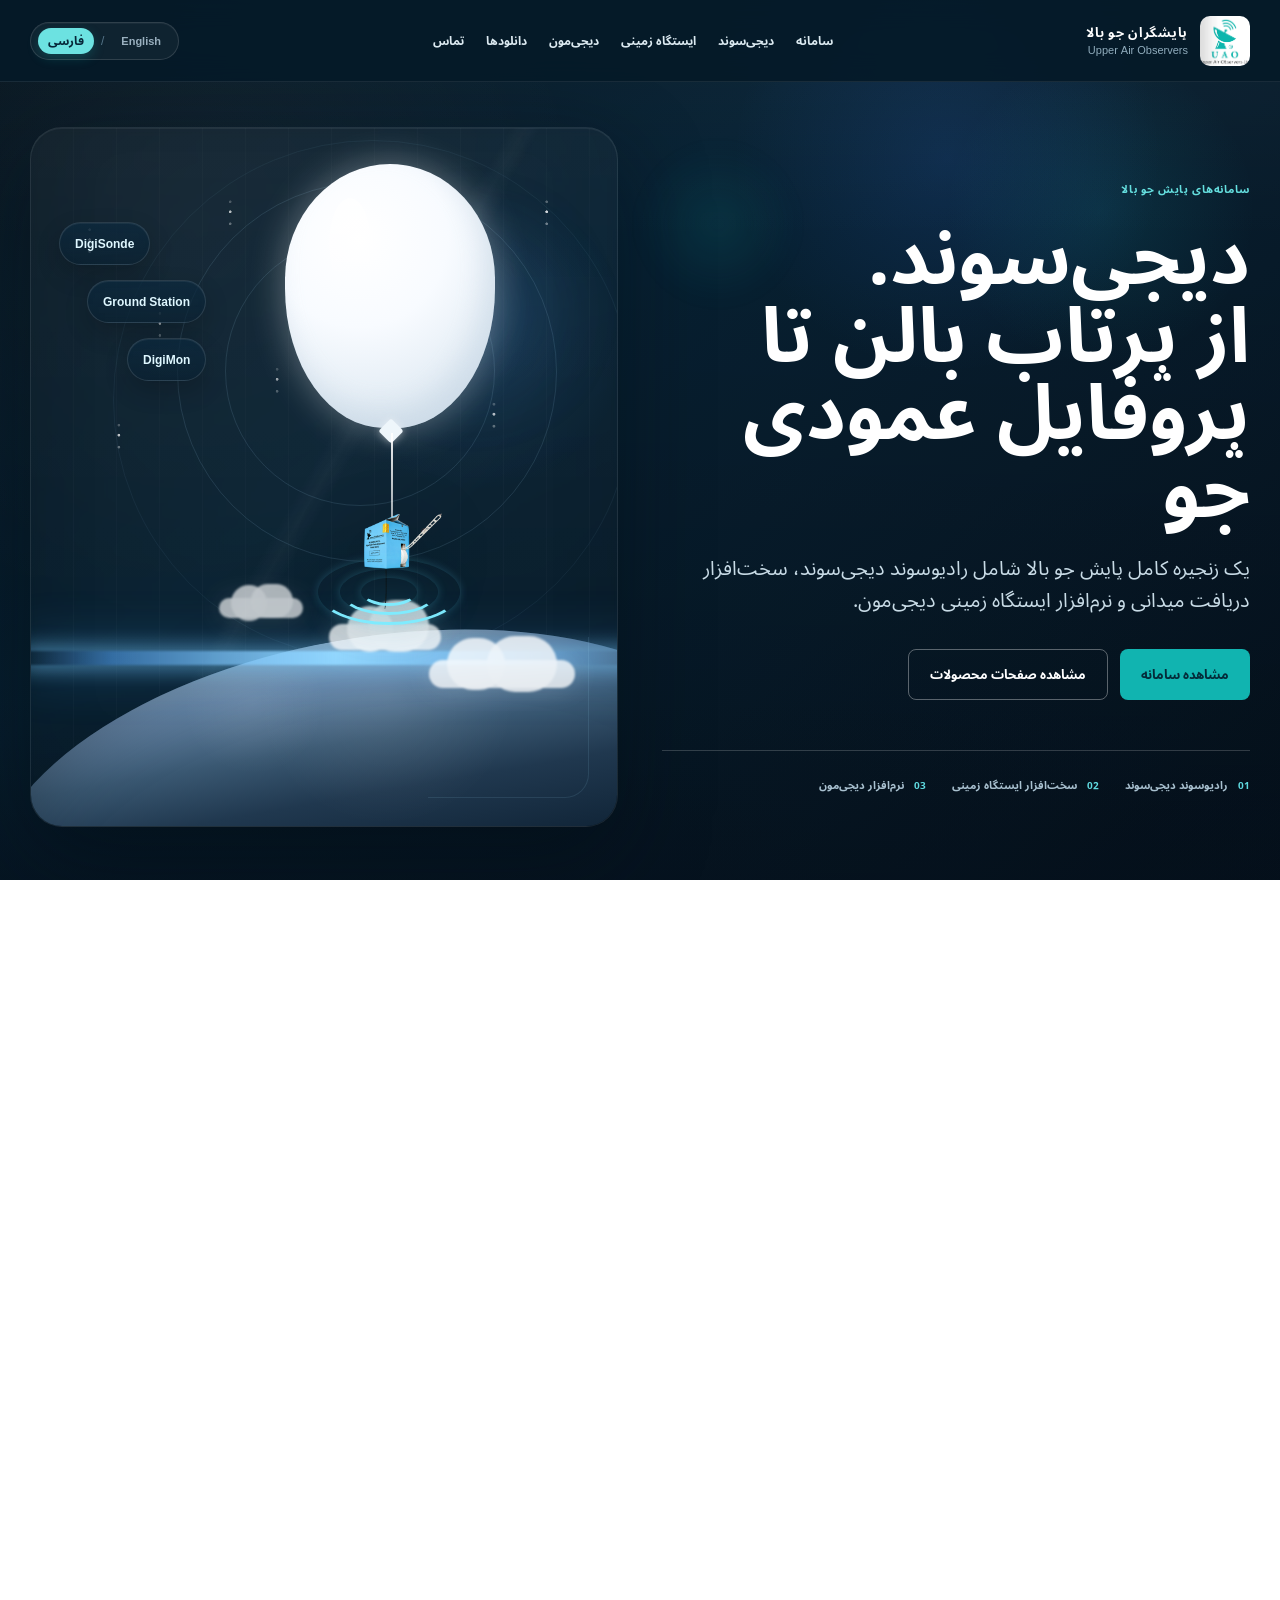
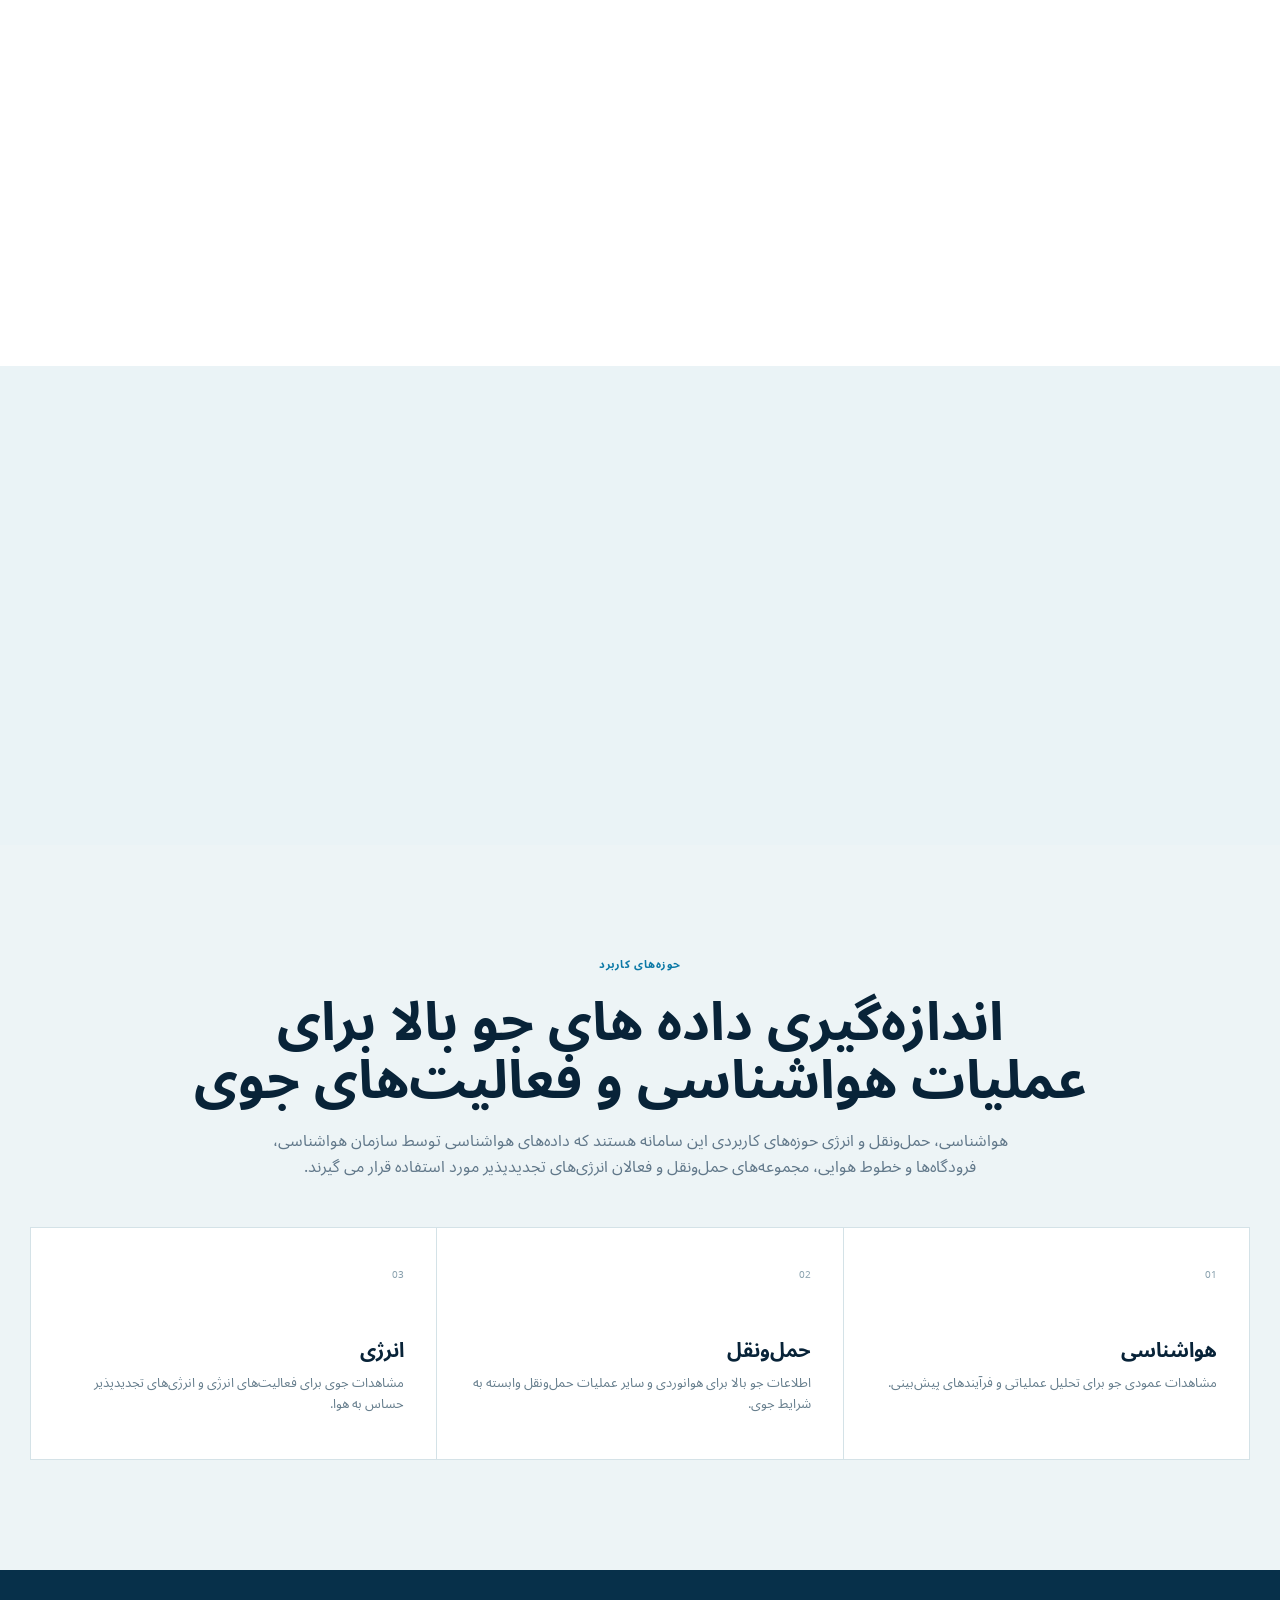
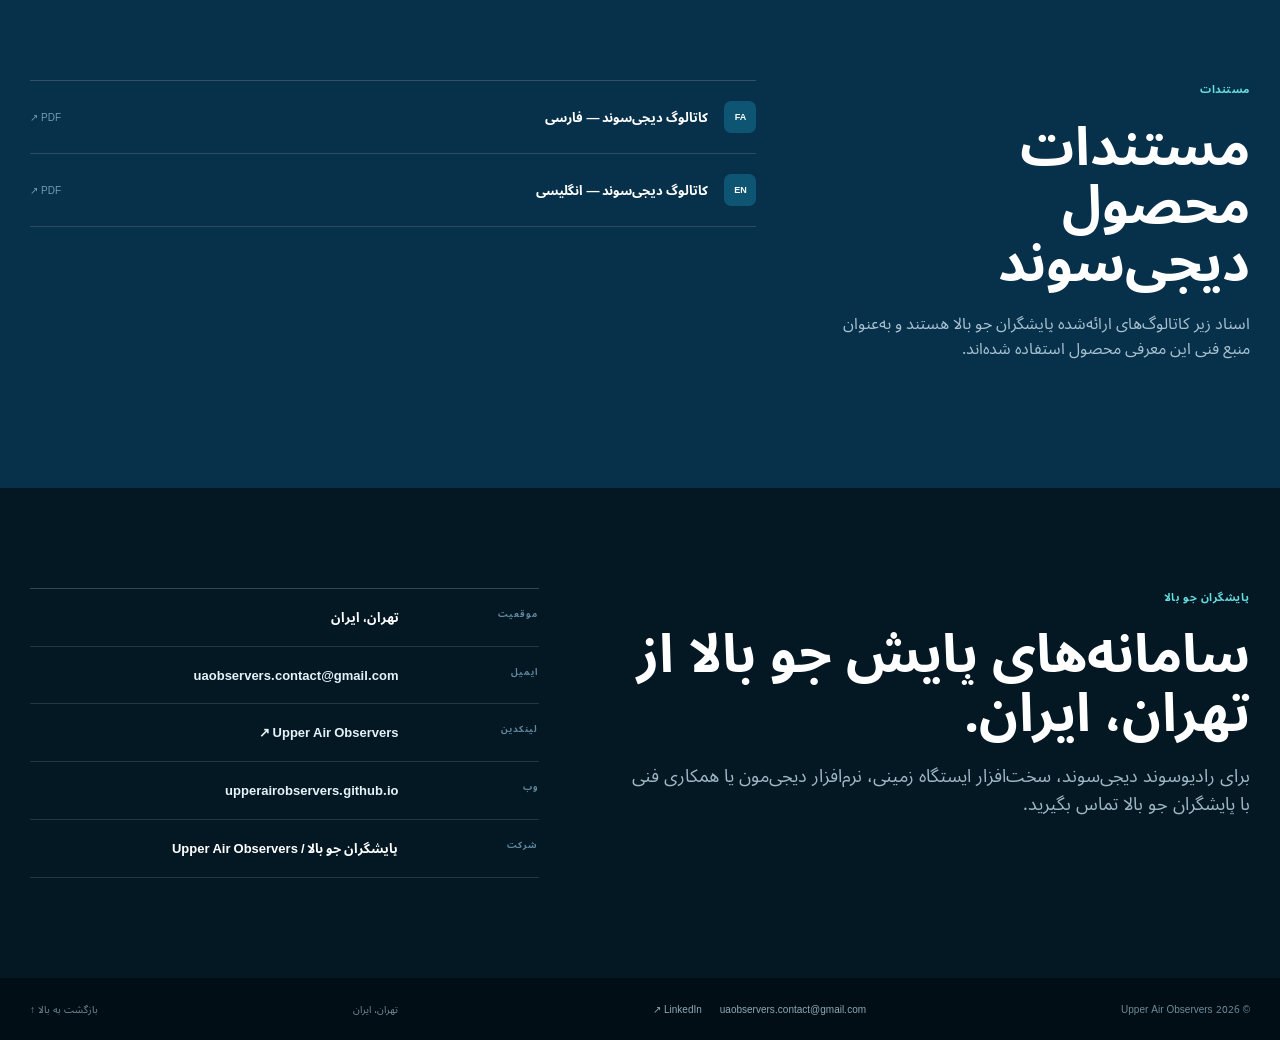
==== fa/index.html @ 75ca4c8e "complete overhall for SEO" ====
<!doctype html>

<html dir="rtl" lang="fa">
<head>
<meta charset="utf-8"/>
<meta content="width=device-width,initial-scale=1" name="viewport"/>
<meta content="#062b42" name="theme-color"/>
<title>پایشگران جو بالا | رادیوسوند دیجی‌سوند و سامانه‌های سونداژ جو بالا</title>
<link href="../styles.css" rel="stylesheet"/>
<meta content="پایشگران جو بالا توسعه‌دهنده رادیوسوند دیجی‌سوند، ایستگاه زمینی و نرم‌افزار دیجی‌مون برای سونداژ و پایش عملیاتی جو بالا است." name="description"/><meta content="index,follow,max-image-preview:large,max-snippet:-1,max-video-preview:-1" name="robots"/><meta content="Upper Air Observers" name="author"/><meta content="Upper Air Observers" name="application-name"/><link href="https://upperairobservers.github.io/fa/" rel="canonical"/><link href="https://upperairobservers.github.io/" hreflang="en" rel="alternate"/><link href="https://upperairobservers.github.io/fa/" hreflang="fa" rel="alternate"/><link href="https://upperairobservers.github.io/" hreflang="x-default" rel="alternate"/><link href="../favicon.ico" rel="icon" sizes="any"/><link href="../assets/images/favicon-96.png" rel="icon" sizes="96x96" type="image/png"/><link href="../assets/images/favicon-32.png" rel="icon" sizes="32x32" type="image/png"/><link href="../assets/images/apple-touch-icon.png" rel="apple-touch-icon" sizes="180x180"/><meta content="website" property="og:type"/><meta content="Upper Air Observers" property="og:site_name"/><meta content="پایشگران جو بالا | رادیوسوند دیجی‌سوند و سامانه‌های سونداژ جو بالا" property="og:title"/><meta content="پایشگران جو بالا توسعه‌دهنده رادیوسوند دیجی‌سوند، ایستگاه زمینی و نرم‌افزار دیجی‌مون برای سونداژ و پایش عملیاتی جو بالا است." property="og:description"/><meta content="https://upperairobservers.github.io/fa/" property="og:url"/><meta content="https://upperairobservers.github.io/assets/images/digisonde-over-iran.png" property="og:image"/><meta content="رادیوسوند دیجی‌سوند پایشگران جو بالا در عملیات سونداژ جو بالا" property="og:image:alt"/><meta content="fa_IR" property="og:locale"/><meta content="en_US" property="og:locale:alternate"/><meta content="summary_large_image" name="twitter:card"/><meta content="پایشگران جو بالا | رادیوسوند دیجی‌سوند و سامانه‌های سونداژ جو بالا" name="twitter:title"/><meta content="پایشگران جو بالا توسعه‌دهنده رادیوسوند دیجی‌سوند، ایستگاه زمینی و نرم‌افزار دیجی‌مون برای سونداژ و پایش عملیاتی جو بالا است." name="twitter:description"/><meta content="https://upperairobservers.github.io/assets/images/digisonde-over-iran.png" name="twitter:image"/><meta content="رادیوسوند دیجی‌سوند پایشگران جو بالا در عملیات سونداژ جو بالا" name="twitter:image:alt"/><script type="application/ld+json">{"@context":"https://schema.org","@graph":[{"@type":"Organization","@id":"https://upperairobservers.github.io/#organization","name":"Upper Air Observers","alternateName":"پایشگران جو بالا","url":"https://upperairobservers.github.io/","logo":{"@type":"ImageObject","url":"https://upperairobservers.github.io/assets/images/apple-touch-icon.png","width":180,"height":180},"email":"uaobservers.contact@gmail.com","address":{"@type":"PostalAddress","addressLocality":"تهران","addressCountry":"IR"},"sameAs":["https://www.linkedin.com/company/upper-air-observers"],"description":"پایشگران جو بالا توسعه‌دهنده رادیوسوند دیجی‌سوند، ایستگاه زمینی و نرم‌افزار دیجی‌مون برای سونداژ و پایش عملیاتی جو بالا است."},{"@type":"WebSite","@id":"https://upperairobservers.github.io/#website","url":"https://upperairobservers.github.io/","name":"Upper Air Observers","alternateName":"پایشگران جو بالا","publisher":{"@id":"https://upperairobservers.github.io/#organization"},"inLanguage":["en","fa"]},{"@type":"WebPage","@id":"https://upperairobservers.github.io/fa/#webpage","url":"https://upperairobservers.github.io/fa/","name":"پایشگران جو بالا | رادیوسوند دیجی‌سوند و سامانه‌های سونداژ جو بالا","description":"پایشگران جو بالا توسعه‌دهنده رادیوسوند دیجی‌سوند، ایستگاه زمینی و نرم‌افزار دیجی‌مون برای سونداژ و پایش عملیاتی جو بالا است.","inLanguage":"fa","isPartOf":{"@id":"https://upperairobservers.github.io/#website"},"about":{"@id":"https://upperairobservers.github.io/#organization"},"primaryImageOfPage":{"@type":"ImageObject","url":"https://upperairobservers.github.io/assets/images/digisonde-over-iran.png"},"publisher":{"@id":"https://upperairobservers.github.io/#organization"}}]}</script><noscript><style>.reveal{opacity:1!important;transform:none!important}</style></noscript></head>
<body class="fa">
<a class="skip-link" data-i18n="skip" href="#main">رفتن به محتوای اصلی</a>
<header class="site-header" id="top">
<div class="container nav-shell">
<a aria-label="صفحه اصلی پایشگران جو بالا" class="brand" href="index.html">
<span class="logo-chip"><img alt="نشان پایشگران جو بالا" decoding="async" height="828" src="../assets/images/uao-logo.webp" width="1109"/></span>
<span class="brand-copy">
<strong data-i18n="brand">پایشگران جو بالا</strong>
<small data-i18n="brandFa">Upper Air Observers</small>
</span>
</a>
<button aria-controls="main-nav" aria-expanded="false" aria-label="باز کردن منو" class="menu-toggle" type="button">
<span></span><span></span><span></span>
</button>
<nav aria-label="ناوبری اصلی" class="main-nav" id="main-nav">
<a data-i18n="navSystem" href="index.html#system">سامانه</a>
<a data-i18n="navRadiosonde" href="digisonde.html">دیجی‌سوند</a>
<a data-i18n="navGround" href="ground-station.html">ایستگاه زمینی</a>
<a data-i18n="navSoftware" href="digimon.html">دیجی‌مون</a>
<a data-i18n="navDownloads" href="index.html#downloads">دانلودها</a>
<a data-i18n="navContact" href="index.html#contact">تماس</a>
</nav>
<div aria-label="انتخاب زبان" class="language-control"><a aria-label="Switch to English" class="lang-btn" href="../index.html" hreflang="en" lang="en">English</a><span aria-hidden="true" class="lang-divider">/</span><a aria-current="page" aria-label="تغییر زبان به فارسی" class="lang-btn lang-btn-fa active" href="index.html" hreflang="fa" lang="fa">فارسی</a></div>
</div>
</header>
<main id="main">
<section class="hero animated-hero" id="home">
<div class="container hero-grid">
<div class="hero-copy reveal">
<p class="eyebrow" data-i18n="heroKicker">سامانه‌های پایش جو بالا</p>
<h1 data-i18n="heroTitle">دیجی‌سوند.<br/>از پرتاب بالن تا پروفایل عمودی جو</h1>
<p class="hero-lead" data-i18n="heroLead">یک زنجیره کامل پایش جو بالا شامل رادیوسوند دیجی‌سوند، سخت‌افزار دریافت میدانی و نرم‌افزار ایستگاه زمینی دیجی‌مون.</p>
<div class="hero-actions">
<a class="button primary" data-i18n="heroPrimary" href="#system">مشاهده سامانه</a>
<a class="button ghost" data-i18n="heroSecondaryAlt" href="digisonde.html">مشاهده صفحات محصولات</a>
</div>
<div aria-label="System components" class="hero-facts">
<div><b>01</b><span data-i18n="fact1">رادیوسوند دیجی‌سوند</span></div>
<div><b>02</b><span data-i18n="fact2">سخت‌افزار ایستگاه زمینی</span></div>
<div><b>03</b><span data-i18n="fact3">نرم‌افزار دیجی‌مون</span></div>
</div>
</div>
<div aria-hidden="true" class="hero-scene reveal">
<div class="scene-stars"></div>
<div class="scene-stars stars-two"></div>
<div class="scene-nebula"></div>
<div class="scene-orbit orbit-one"></div>
<div class="scene-orbit orbit-two"></div>
<div class="scene-orbit orbit-three"></div>
<div class="earth-arc"></div>
<div class="earth-glow"></div>
<div class="cloud cloud-one"></div>
<div class="cloud cloud-two"></div>
<div class="cloud cloud-three"></div>
<div class="hero-sonde-wrap">
<div class="hero-balloon"></div>
<div class="hero-cable"></div>
<div class="hero-sonde">
<img alt="رادیوسوند دیجی‌سوند" decoding="async" fetchpriority="high" height="1296" src="../assets/images/digisonde-hero-real.webp" width="1213"/>
<span class="hero-sonde-tail"></span>
<span class="signal-rings">
<span></span><span></span><span></span>
</span>
</div>
</div>
<a class="scene-chip chip-one" href="digisonde.html">DigiSonde</a>
<a class="scene-chip chip-two" href="ground-station.html">Ground Station</a>
<a class="scene-chip chip-three" href="digimon.html">DigiMon</a>
</div>
</div>
</section>
<section class="system-intro section" id="system">
<div class="container">
<div class="section-head center reveal">
<p class="eyebrow dark" data-i18n="systemKicker">یک زنجیره کامل پایش</p>
<h2 data-i18n="systemTitle">رادیوسوند، سخت‌افزار دریافت و نرم‌افزار مانیتورینگ؛ اجزای یک سامانه یکپارچه.</h2>
<p data-i18n="systemLead">دیجی‌سوند پارامترهای جوی را در ارتفاع اندازه‌گیری و داده‌ها را از طریق رادیو ارسال می‌کند. ایستگاه زمینی سیگنال را دریافت می‌کند و نرم افزار دیجی‌مون فرآیند عملیاتی مقایسه پروفایل‌ها و تولید کد TEMP را پشتیبانی می‌کند.</p>
</div>
<div class="system-cards">
<article class="system-card reveal page-link-card" data-page="digisonde.html">
<div class="media portrait product-shot"><img alt="رادیوسوند دیجی‌سوند و بسته‌بندی محصول" decoding="async" height="1296" loading="lazy" src="../assets/images/digisonde-packaging.webp" width="1213"/></div>
<div class="card-copy">
<span class="card-no">01</span>
<p class="card-tag" data-i18n="sondeTag">ابزار پروازی</p>
<h3 data-i18n="sondeCardTitle">رادیوسوند DigiSonde®</h3>
<p data-i18n="sondeCardText">اندازه‌گیری PTU و GNSS با حمل توسط بالن برای تشکیل پروفایل عمودی جو در طول صعود.</p>
<a data-i18n="openPage" href="digisonde.html">ورود به صفحه ←</a>
</div>
</article>
<article class="system-card reveal page-link-card" data-page="ground-station.html">
<div class="media portrait ground-promo"><img alt="سامانه ایستگاه زمینی پایشگران جو بالا" decoding="async" height="941" loading="lazy" src="../assets/images/ground-station-main-system.webp" width="1672"/></div>
<div class="card-copy">
<span class="card-no">02</span>
<p class="card-tag" data-i18n="groundTag">سخت‌افزار میدانی</p>
<h3 data-i18n="groundCardTitle">ایستگاه زمینی</h3>
<p data-i18n="groundCardText">آنتن‌های دریافت، تجهیزات ایستگاه و سخت‌افزار قابل حمل برای دریافت بلادرنگ داده های رادیوسوند.</p>
<a data-i18n="openPage" href="ground-station.html">ورود به صفحه ←</a>
</div>
</article>
<article class="system-card reveal page-link-card" data-page="digimon.html">
<div class="media software"><img alt="صفحه گراند چک نرم‌افزار دیجی‌مون" decoding="async" height="730" loading="lazy" src="../assets/images/digimon-ground-check.webp" width="1280"/></div>
<div class="card-copy">
<span class="card-no">03</span>
<p class="card-tag" data-i18n="softwareTag">عملیات و داده</p>
<h3 data-i18n="softwareCardTitle">نرم‌افزار DigiMon®</h3>
<p data-i18n="softwareCardText">کنترل صعود، گراند چک، تولید TEMP و مقایسه صعودها و پروفایل‌ها در یک رابط عملیاتی.</p>
<a data-i18n="openPage" href="digimon.html">ورود به صفحه ←</a>
</div>
</article>
</div>
</div>
</section>
<section class="signal-chain">
<div class="container">
<div class="section-head center reveal">
<p class="eyebrow dark" data-i18n="chainKicker">جریان اندازه‌گیری</p>
<h2 data-i18n="chainTitle">از بالن تا داده هواشناسی قابل استفاده</h2>
</div>
<div class="chain-grid reveal">
<div><span class="chain-icon">◯</span><b>01</b><strong data-i18n="chain1">صعود بالن</strong><small data-i18n="chain1Text">دیجی‌سوند در جو صعود می‌کند</small></div>
<i>→</i>
<div><span class="chain-icon">⌁</span><b>02</b><strong data-i18n="chain2">PTU + GNSS</strong><small data-i18n="chain2Text">اندازه‌گیری‌های جوی و موقعیت</small></div>
<i>→</i>
<div><span class="chain-icon">)))</span><b>03</b><strong data-i18n="chain3">لینک رادیویی</strong><small data-i18n="chain3Text">ارسال تله‌متری به سطح زمین</small></div>
<i>→</i>
<div><span class="chain-icon">⌂</span><b>04</b><strong data-i18n="chain4">ایستگاه زمینی</strong><small data-i18n="chain4Text">آنتن و تجهیزات دریافت</small></div>
<i>→</i>
<div><span class="chain-icon">∿</span><b>05</b><strong data-i18n="chain5">دیجی‌مون</strong><small data-i18n="chain5Text">پایش، مقایسه و تولید خروجی</small></div>
</div>
</div>
</section>
<section class="section applications-section">
<div class="container">
<div class="section-head center reveal">
<p class="eyebrow dark" data-i18n="appKicker">حوزه‌های کاربرد</p>
<h2 data-i18n="appTitle">اندازه‌گیری داده های جو بالا برای عملیات هواشناسی و فعالیت‌های جوی</h2>
<p data-i18n="appLead">هواشناسی، حمل‌ونقل و انرژی حوزه‌های کاربردی این سامانه هستند که داده‌های هواشناسی توسط سازمان هواشناسی، فرودگاه‌ها و خطوط هوایی، مجموعه‌های حمل‌ونقل و فعالان انرژی‌های تجدیدپذیر مورد استفاده قرار می گیرند.</p>
</div>
<div class="app-grid reveal">
<div><span>01</span><h3 data-i18n="app1">هواشناسی</h3><p data-i18n="app1Text">مشاهدات عمودی جو برای تحلیل عملیاتی و فرآیندهای پیش‌بینی.</p></div>
<div><span>02</span><h3 data-i18n="app2">حمل‌ونقل</h3><p data-i18n="app2Text">اطلاعات جو بالا برای هوانوردی و سایر عملیات حمل‌ونقل وابسته به شرایط جوی.</p></div>
<div><span>03</span><h3 data-i18n="app3">انرژی</h3><p data-i18n="app3Text">مشاهدات جوی برای فعالیت‌های انرژی و انرژی‌های تجدیدپذیر حساس به هوا.</p></div>
</div>
</div>
</section>
<section class="section downloads-section" id="downloads">
<div class="container downloads-grid">
<div class="section-head reveal">
<p class="eyebrow" data-i18n="downloadsKicker">مستندات</p>
<h2 data-i18n="downloadsTitle">مستندات محصول دیجی‌سوند</h2>
<p data-i18n="downloadsLead">اسناد زیر کاتالوگ‌های ارائه‌شده پایشگران جو بالا هستند و به‌عنوان منبع فنی این معرفی محصول استفاده شده‌اند.</p>
</div>
<div class="download-list reveal">
<a href="../assets/docs/DigiSonde-Catalogue-FA.pdf" rel="noopener" target="_blank"><span><b>FA</b><strong data-i18n="doc1">کاتالوگ دیجی‌سوند — فارسی</strong></span><em>PDF ↗</em></a>
<a href="../assets/docs/DigiSonde-Catalogue-EN.pdf" rel="noopener" target="_blank"><span><b>EN</b><strong data-i18n="doc2">کاتالوگ دیجی‌سوند — انگلیسی</strong></span><em>PDF ↗</em></a>
</div>
</div>
</section>
<section class="contact-section" id="contact">
<div class="container contact-grid">
<div class="reveal">
<p class="eyebrow" data-i18n="contactKicker">پایشگران جو بالا</p>
<h2 data-i18n="contactTitle">سامانه‌های پایش جو بالا از تهران، ایران.</h2>
<p data-i18n="contactText">برای رادیوسوند دیجی‌سوند، سخت‌افزار ایستگاه زمینی، نرم‌افزار دیجی‌مون یا همکاری فنی با پایشگران جو بالا تماس بگیرید.</p>
</div>
<div class="contact-panel reveal">
<div><small data-i18n="locationLabel">موقعیت</small><strong data-i18n="location">تهران، ایران</strong></div>
<div><small data-i18n="emailLabel">ایمیل</small><strong><a class="contact-link" href="mailto:uaobservers.contact@gmail.com">uaobservers.contact@gmail.com</a></strong></div>
<div><small data-i18n="linkedinLabel">لینکدین</small><strong><a class="contact-link external-link" href="https://www.linkedin.com/company/upper-air-observers" rel="noopener noreferrer" target="_blank">Upper Air Observers ↗</a></strong></div>
<div><small data-i18n="webLabel">وب</small><strong><a class="contact-link" href="https://upperairobservers.github.io/">upperairobservers.github.io</a></strong></div>
<div><small data-i18n="companyLabel">شرکت</small><strong data-i18n="companyName">پایشگران جو بالا / Upper Air Observers</strong></div>
</div>
</div>
</section>
</main>
<footer class="site-footer">
<div class="container footer-row">
<span>© <span id="year"></span> Upper Air Observers</span>
<div class="footer-contact-links">
<a aria-label="Email Upper Air Observers" href="mailto:uaobservers.contact@gmail.com">uaobservers.contact@gmail.com</a>
<a aria-label="Upper Air Observers on LinkedIn" href="https://www.linkedin.com/company/upper-air-observers" rel="noopener noreferrer" target="_blank">LinkedIn ↗</a>
</div>
<span data-i18n="footerLocation">تهران، ایران</span>
<a data-i18n="backTop" href="#top">بازگشت به بالا ↑</a>
</div>
</footer>
<script src="../script.js"></script>
<script>
document.querySelectorAll('.page-link-card[data-page]').forEach(card=>{
  card.addEventListener('click',e=>{
    if(e.target.closest('a')) return;
    window.location.href=card.dataset.page;
  });
});
</script>
</body>
</html>
---- styles.css ----
@font-face{font-family:"UAOPersian";src:url("assets/fonts/NotoSansArabicUI-Regular.ttf") format("truetype");font-weight:400;font-style:normal;font-display:swap}
@font-face{font-family:"UAOPersian";src:url("assets/fonts/NotoSansArabicUI-Bold.ttf") format("truetype");font-weight:700;font-style:normal;font-display:swap}
:root{
  --ink:#082338;--ink2:#0d344e;--teal:#11b4b0;--blue:#0b78a6;--sky:#e9f6f8;
  --paper:#f5f8fa;--white:#fff;--muted:#607789;--line:#dce6eb;--dark:#061b2a;
  --container:1220px;--radius:20px;--shadow:0 24px 60px rgba(7,41,61,.14)
}
*{box-sizing:border-box}
html{scroll-behavior:smooth}
body{margin:0;background:var(--paper);color:var(--ink);font-family:Inter,ui-sans-serif,-apple-system,BlinkMacSystemFont,"Segoe UI",Tahoma,Arial,sans-serif;line-height:1.6;-webkit-font-smoothing:antialiased}
body.fa{font-family:"UAOPersian",Tahoma,"Segoe UI",Arial,sans-serif;font-feature-settings:"kern";text-rendering:optimizeLegibility}
html[lang="fa"] body,html[lang="fa"] button,html[lang="fa"] input,html[lang="fa"] textarea,html[lang="fa"] select{font-family:"UAOPersian",Tahoma,"Segoe UI",Arial,sans-serif}
html[lang="fa"] h1,html[lang="fa"] h2,html[lang="fa"] h3,html[lang="fa"] h4,html[lang="fa"] strong,html[lang="fa"] b{font-family:"UAOPersian",Tahoma,"Segoe UI",Arial,sans-serif}
html[lang="fa"] h1,html[lang="fa"] h2,html[lang="fa"] h3,html[lang="fa"] h4{letter-spacing:0;font-weight:700}
a{color:inherit;text-decoration:none}img{max-width:100%;display:block}button{font:inherit}.container{width:min(var(--container),calc(100% - 48px));margin:auto}
.skip-link{position:fixed;top:-100px;left:20px;background:#fff;color:#000;padding:10px 14px;z-index:2000;border-radius:8px}.skip-link:focus{top:16px}
.site-header{height:82px;position:fixed;inset:0 0 auto;z-index:1000;background:rgba(5,26,40,.91);backdrop-filter:blur(14px);border-bottom:1px solid rgba(255,255,255,.08)}
.nav-shell{height:100%;display:flex;align-items:center;gap:25px}.brand{display:flex;align-items:center;gap:12px;min-width:max-content}.logo-chip{width:50px;height:50px;border-radius:10px;overflow:hidden;background:#fff;display:grid;place-items:center}.logo-chip img{width:100%;height:100%;object-fit:cover;object-position:center}.brand-copy{display:flex;flex-direction:column;line-height:1.14}.brand-copy strong{font-size:13px;letter-spacing:.055em;text-transform:uppercase;color:#fff}.brand-copy small{font-size:11px;color:#91adbd;margin-top:4px}.main-nav{display:flex;align-items:center;gap:22px;margin-inline:auto}.main-nav a{font-size:12px;font-weight:700;color:#dceaf1}.main-nav a:hover{color:#6ce2e1}.language-control{display:flex;align-items:center;gap:7px;padding:5px 7px;border:1px solid rgba(255,255,255,.13);border-radius:999px;background:rgba(255,255,255,.045);box-shadow:inset 0 1px 0 rgba(255,255,255,.04);white-space:nowrap}.lang-btn{border:0;background:transparent;color:#9ab0bf;padding:7px 10px;border-radius:999px;cursor:pointer;font-size:11px;font-weight:800;line-height:1;transition:background .2s ease,color .2s ease,box-shadow .2s ease}.lang-btn:hover{color:#fff;background:rgba(255,255,255,.07)}.lang-btn.active{color:#062638;background:#6ce2e1;box-shadow:0 4px 12px rgba(17,180,176,.22)}.lang-btn-fa{font-family:"UAOPersian",Tahoma,"Segoe UI",Arial,sans-serif;font-size:12px;font-weight:700}.lang-divider{color:#58768a;font-size:12px;line-height:1}.menu-toggle{display:none;margin-inline-start:auto;width:42px;height:42px;border:1px solid rgba(255,255,255,.2);border-radius:10px;background:none;padding:10px}.menu-toggle span{height:2px;background:#fff;display:block;margin:5px 0}
.hero{min-height:820px;position:relative;overflow:hidden;color:#fff;padding-top:82px;background:#061b2a}.hero-photo{position:absolute;inset:0;width:100%;height:100%;object-fit:cover;object-position:center 56%;filter:saturate(.78) contrast(1.03)}.hero-shade{position:absolute;inset:0;background:linear-gradient(90deg,rgba(2,17,28,.95) 0%,rgba(4,26,42,.88) 39%,rgba(3,27,43,.52) 66%,rgba(3,26,42,.22) 100%),linear-gradient(0deg,rgba(3,22,35,.48),transparent 42%)}.hero-layout{min-height:738px;display:flex;align-items:center;position:relative}.hero-copy{width:min(760px,64%);padding:70px 0}.eyebrow{font-size:11px;font-weight:900;letter-spacing:.19em;color:#65dfdf;margin:0 0 18px}.eyebrow.dark{color:var(--blue)}h1,h2,h3,p{margin-top:0}h1{font-size:clamp(48px,6vw,82px);line-height:1.01;letter-spacing:-.047em;margin-bottom:26px}h2{font-size:clamp(36px,4.2vw,58px);line-height:1.08;letter-spacing:-.036em;margin-bottom:21px}h3{line-height:1.22}.hero-lead{font-size:20px;max-width:700px;color:#c8dbe6;margin-bottom:33px}.hero-actions{display:flex;gap:12px;flex-wrap:wrap}.button{display:inline-flex;align-items:center;justify-content:center;padding:14px 21px;border-radius:8px;font-size:13px;font-weight:900;transition:.2s}.button.primary{background:var(--teal);color:#042b39}.button.primary:hover{transform:translateY(-2px);background:#41cecb}.button.ghost{border:1px solid rgba(255,255,255,.34);color:#fff}.button.ghost:hover{border-color:#fff}.hero-facts{display:flex;gap:26px;margin-top:50px;padding-top:25px;border-top:1px solid rgba(255,255,255,.18);max-width:720px}.hero-facts div{display:flex;gap:10px;align-items:center}.hero-facts b{font-size:10px;color:#5fdae0}.hero-facts span{font-size:11px;color:#a9c1d0;font-weight:700}
.section{padding:110px 0}.section-head{max-width:900px;margin-bottom:48px}.section-head.center{text-align:center;margin-left:auto;margin-right:auto}.section-head.center p:not(.eyebrow){max-width:760px;margin:0 auto;color:var(--muted)}.section-head p:not(.eyebrow){color:var(--muted);font-size:16px}.system-intro{background:#fff}.system-cards{display:grid;grid-template-columns:repeat(3,1fr);gap:22px}.system-card{background:var(--paper);border:1px solid var(--line);border-radius:18px;overflow:hidden;transition:.25s}.system-card:hover{transform:translateY(-5px);box-shadow:var(--shadow)}.system-card .media{height:310px;overflow:hidden;background:radial-gradient(circle at 20% 20%,rgba(66,130,174,.45),transparent 28%),radial-gradient(circle at 85% 15%,rgba(17,180,176,.18),transparent 24%),linear-gradient(145deg,#071827 0%,#0d2b40 58%,#081d2d 100%)}.system-card .media img{width:100%;height:100%;object-fit:contain;filter:drop-shadow(0 18px 30px rgba(0,0,0,.22))}.system-card .media.portrait img{object-position:center 55%}.system-card .media.product-shot img,.system-card .media.ground-promo img,.system-card .media.software img{object-fit:contain;padding:22px}.system-card .media.software,.system-card .media.ground-promo{display:flex;align-items:center;justify-content:center;padding:0;background:radial-gradient(circle at 20% 20%,rgba(66,130,174,.45),transparent 28%),radial-gradient(circle at 85% 15%,rgba(17,180,176,.18),transparent 24%),linear-gradient(145deg,#071827 0%,#0d2b40 58%,#081d2d 100%)}.card-copy{padding:26px 28px 30px;position:relative}.card-no{position:absolute;right:24px;top:25px;font-size:10px;font-weight:900;color:#94a6b3}.card-tag{font-size:9px;letter-spacing:.15em;font-weight:900;color:var(--blue);margin-bottom:10px}.card-copy h3{font-size:22px;margin:0 0 10px}.card-copy p:not(.card-tag){font-size:13px;color:var(--muted);min-height:64px}.card-copy a{display:inline-block;margin-top:8px;font-size:12px;color:var(--blue);font-weight:900}
.product-section{background:#eef4f6}.product-grid{display:grid;grid-template-columns:.85fr 1.15fr;gap:85px;align-items:center}.product-visual{position:relative;border-radius:var(--radius);overflow:hidden;min-height:700px;background:#d9e7eb;box-shadow:var(--shadow)}.product-visual img{width:100%;height:100%;position:absolute;inset:0;object-fit:cover;object-position:center 35%}.photo-badge{position:absolute;left:22px;bottom:22px;background:rgba(4,29,45,.9);color:#fff;border-radius:10px;padding:11px 13px;display:flex;flex-direction:column;line-height:1.1}.photo-badge span{font-size:12px;font-weight:900}.photo-badge small{font-size:9px;color:#a9c7d8;margin-top:5px}.lead{font-size:19px;color:#3d586b;line-height:1.72}.measurement-row{display:grid;grid-template-columns:repeat(4,1fr);gap:1px;background:var(--line);border:1px solid var(--line);margin:34px 0}.measurement-row div{background:#fff;padding:18px 16px}.measurement-row strong{font-size:21px;display:block;line-height:1.2}.measurement-row span{font-size:10px;color:#6f8491;display:block;margin-top:7px}.spec-block{display:grid;grid-template-columns:1fr 1fr;gap:18px}.spec-group{background:#fff;border:1px solid var(--line);border-radius:14px;padding:22px}.spec-group h3{font-size:14px;margin:0 0 12px}.spec-group dl{margin:0}.spec-group dl>div{display:grid;grid-template-columns:130px 1fr;gap:12px;padding:9px 0;border-top:1px solid #e8eef1}.spec-group dt{font-size:11px;color:#768b98}.spec-group dd{margin:0;font-size:11px;font-weight:800}.spec-group dd small{font-weight:500;color:#7f919a}.source-note{font-size:10px;color:#80919b;margin-top:14px}
.dark-section{background:var(--dark);color:#fff}.ground-grid{display:grid;grid-template-columns:.8fr 1.2fr;gap:80px;align-items:start}.ground-copy{position:sticky;top:120px}.dark-lead{color:#aec3cf}.workflow-list{border-top:1px solid rgba(255,255,255,.14);margin-top:34px}.workflow-list>div{display:grid;grid-template-columns:40px 1fr;gap:16px;padding:16px 0;border-bottom:1px solid rgba(255,255,255,.12)}.workflow-list b{font-size:10px;color:#57d9d9}.workflow-list span{display:flex;flex-direction:column}.workflow-list strong{font-size:13px}.workflow-list small{font-size:11px;color:#7897a8;margin-top:2px}.ground-gallery{display:grid;grid-template-columns:1.15fr .85fr;gap:14px}.ground-gallery figure{margin:0;position:relative;overflow:hidden;border-radius:16px;min-height:350px;background:#0c2738}.ground-gallery .ground-main{grid-row:span 2;min-height:720px}.ground-gallery img{width:100%;height:100%;position:absolute;inset:0;object-fit:cover}.ground-gallery .ground-main img{object-position:center 62%}.ground-gallery figure:nth-child(2) img{object-position:center 38%}.ground-gallery figcaption,.field-grid figcaption,.flight-grid figcaption{position:absolute;left:14px;right:14px;bottom:14px;background:rgba(3,24,38,.82);backdrop-filter:blur(8px);color:#e3f0f5;padding:10px 12px;border-radius:9px;font-size:10px}
.software-section{background:#fff}.software-grid{display:grid;grid-template-columns:1.1fr .9fr;gap:78px;align-items:start}.software-stack{display:grid;gap:18px}.software-window{border:1px solid #d8e2e7;border-radius:17px;overflow:hidden;box-shadow:var(--shadow);background:#fff}.secondary-window{max-width:86%;margin-inline-start:auto}.window-bar{height:48px;background:#edf2f5;border-bottom:1px solid #dbe3e8;display:flex;align-items:center;gap:7px;padding:0 15px}.window-bar span{width:10px;height:10px;border-radius:50%;background:#b9c6ce}.window-bar b{margin-left:10px;font-size:11px;color:#526b7a}.software-window img{width:100%;height:auto}.feature-list{list-style:none;margin:30px 0 0;padding:0;border-top:1px solid var(--line);display:grid;grid-template-columns:1fr 1fr}.feature-list li{position:relative;padding:13px 8px 13px 26px;border-bottom:1px solid var(--line);font-size:12px;font-weight:800}.feature-list li:before{content:"✓";position:absolute;left:0;color:var(--teal);font-weight:900}
.signal-chain{background:#eaf3f6;padding:90px 0}.chain-grid{display:grid;grid-template-columns:1fr auto 1fr auto 1fr auto 1fr auto 1fr;gap:12px;align-items:center}.chain-grid>div{background:#fff;border:1px solid #d8e5e9;border-radius:14px;padding:20px;min-height:158px;display:flex;flex-direction:column}.chain-grid>i{font-style:normal;color:#7ca0b1}.chain-icon{font-size:25px;color:var(--blue);height:40px}.chain-grid b{font-size:9px;color:#9aaab3}.chain-grid strong{font-size:12px;margin-top:5px}.chain-grid small{font-size:10px;color:#758a96;margin-top:7px;line-height:1.45}
.flight-section,.field-section{background:#fff}.split-head{max-width:none;display:grid;grid-template-columns:1fr 420px;gap:80px;align-items:end}.split-head p:not(.eyebrow){font-size:13px;margin:0}.flight-grid{display:grid;grid-template-columns:1.02fr .98fr;grid-auto-rows:290px;gap:14px}.flight-card{margin:0;position:relative;overflow:hidden;border-radius:16px;background:#e1eaee}.flight-card.tall{grid-row:span 2}.flight-grid img{width:100%;height:100%;position:absolute;inset:0;object-fit:cover}.flight-grid figure:nth-child(1) img{object-position:center 52%}.flight-grid figure:nth-child(2) img{object-position:center 48%}.flight-grid figure:nth-child(3) img{object-position:center 48%}
.field-grid{display:grid;grid-template-columns:1.1fr .9fr .9fr;grid-auto-rows:300px;gap:14px}.field-grid figure{margin:0;position:relative;overflow:hidden;border-radius:16px;background:#e1eaee}.field-grid figure.wide{grid-row:span 2}.field-grid img{width:100%;height:100%;position:absolute;inset:0;object-fit:cover}.field-grid figure:nth-child(1) img{object-position:center 48%}.field-grid figure:nth-child(2) img{object-position:center 56%}.field-grid figure:nth-child(3) img{object-position:center 56%}.field-grid figure:nth-child(4) img{object-position:center 50%}
.applications-section{background:#edf4f6}.app-grid{display:grid;grid-template-columns:repeat(3,1fr);border:1px solid #d4e2e7;background:#d4e2e7;gap:1px}.app-grid>div{background:#fff;padding:32px;min-height:220px}.app-grid span{font-size:10px;color:#88a0ad}.app-grid h3{font-size:20px;margin:52px 0 10px}.app-grid p{font-size:13px;color:#657d8c}
.downloads-section{background:#07304a;color:#fff}.downloads-grid{display:grid;grid-template-columns:.72fr 1.28fr;gap:85px}.downloads-section .section-head{margin:0}.downloads-section .section-head p:not(.eyebrow){color:#a8c2d1}.download-list{border-top:1px solid rgba(255,255,255,.17)}.download-list a{display:flex;justify-content:space-between;align-items:center;padding:20px 0;border-bottom:1px solid rgba(255,255,255,.14)}.download-list a:hover strong{color:#61dfde}.download-list span{display:flex;align-items:center;gap:16px}.download-list b{width:32px;height:32px;border-radius:7px;background:#0e5574;display:grid;place-items:center;font-size:9px}.download-list strong{font-size:13px;transition:.2s}.download-list em{font-style:normal;font-size:10px;color:#6f9cb1}
.contact-section{background:#041824;color:#fff;padding:100px 0}.contact-grid{display:grid;grid-template-columns:1.1fr .9fr;gap:90px}.contact-grid h2{max-width:700px}.contact-grid>div:first-child>p:not(.eyebrow){color:#9db7c5;font-size:18px;max-width:650px}.contact-panel{border-top:1px solid rgba(255,255,255,.19)}.contact-panel>div{padding:18px 0;border-bottom:1px solid rgba(255,255,255,.13);display:grid;grid-template-columns:120px 1fr;gap:20px}.contact-panel small{font-size:9px;color:#6289a0;letter-spacing:.12em;font-weight:900}.contact-panel strong{font-size:13px}.contact-link{display:inline-flex;align-items:center;gap:6px;color:#e5f2f7;transition:color .2s ease,transform .2s ease}.contact-link:hover,.contact-link:focus-visible{color:#67e1df;transform:translateX(2px);outline:none}.site-footer{background:#020e16;color:#6f8b9b}.footer-row{display:flex;justify-content:space-between;align-items:center;gap:20px;padding:23px 0;font-size:10px}.footer-contact-links{display:flex;align-items:center;gap:18px;flex-wrap:wrap}.footer-contact-links a{color:#8ea8b7;transition:color .2s ease}.site-footer a:hover,.site-footer a:focus-visible{color:#fff;outline:none}
.reveal{opacity:0;transform:translateY(20px);transition:opacity .65s ease,transform .65s ease}.reveal.is-visible{opacity:1;transform:none}
html[dir="rtl"] h1,html[dir="rtl"] h2{letter-spacing:0}html[dir="rtl"] .eyebrow{letter-spacing:.05em}html[dir="rtl"] .card-no{right:auto;left:24px}html[dir="rtl"] .feature-list li{padding:13px 26px 13px 8px}html[dir="rtl"] .feature-list li:before{left:auto;right:0}html[dir="rtl"] .window-bar b{margin-left:0;margin-right:10px}html[dir="rtl"] .photo-badge{left:auto;right:22px}html[dir="rtl"] .ground-gallery figcaption,html[dir="rtl"] .field-grid figcaption,html[dir="rtl"] .flight-grid figcaption{left:14px;right:14px}


/* Animated hero update */
.hero.animated-hero{min-height:880px;position:relative;overflow:hidden;color:#fff;padding-top:82px;background:radial-gradient(circle at 74% 18%,rgba(53,128,255,.14),transparent 18%),radial-gradient(circle at 86% 24%,rgba(33,199,221,.11),transparent 12%),linear-gradient(140deg,#03111b 0%,#072133 38%,#071a29 68%,#05111d 100%)}
.hero.animated-hero:before{content:"";position:absolute;inset:0;background:radial-gradient(circle at 15% 26%,rgba(255,255,255,.04),transparent 32%),linear-gradient(180deg,rgba(255,255,255,.03),rgba(255,255,255,0) 28%,rgba(0,0,0,.16) 100%)}
.hero.animated-hero:after{content:"";position:absolute;inset:auto 0 0 0;height:180px;background:linear-gradient(180deg,rgba(5,17,29,0),rgba(5,17,29,.52));pointer-events:none}
.hero-grid{min-height:790px;display:grid;grid-template-columns:minmax(320px,1fr) minmax(420px,1fr);gap:44px;align-items:center;position:relative;z-index:2}
.hero-copy{width:100%;padding:72px 0 52px;position:relative;z-index:3}
.hero-copy:before{content:"";position:absolute;left:-24px;top:36px;width:160px;height:160px;background:radial-gradient(circle,rgba(17,180,176,.12),transparent 68%);filter:blur(12px);z-index:-1}
.hero-scene{position:relative;min-height:700px;border-radius:32px;overflow:hidden;background:linear-gradient(180deg,rgba(255,255,255,.04),rgba(255,255,255,.01));border:1px solid rgba(255,255,255,.08);box-shadow:0 30px 90px rgba(1,12,20,.42),inset 0 1px 0 rgba(255,255,255,.06),inset 0 -40px 80px rgba(0,0,0,.08);backdrop-filter:blur(3px)}
.hero-scene:before{content:"";position:absolute;inset:0;background:radial-gradient(circle at 76% 30%,rgba(87,171,255,.12),transparent 24%),linear-gradient(120deg,transparent 0 48%,rgba(255,255,255,.035) 50%,transparent 52%),repeating-linear-gradient(90deg,transparent 0 42px,rgba(255,255,255,.025) 42px 43px);opacity:.85;pointer-events:none}
.hero-scene:after{content:"";position:absolute;inset:auto 28px 28px auto;width:160px;height:160px;border-right:1px solid rgba(161,225,255,.14);border-bottom:1px solid rgba(161,225,255,.14);border-radius:0 0 24px 0;opacity:.8;pointer-events:none}
.scene-stars,.scene-stars:before,.scene-stars:after{content:"";position:absolute;inset:0;background-image:radial-gradient(circle at 10% 16%,rgba(255,255,255,.95) 0 1px,transparent 1.6px),radial-gradient(circle at 22% 28%,rgba(255,255,255,.55) 0 1px,transparent 1.6px),radial-gradient(circle at 34% 12%,rgba(255,255,255,.7) 0 1px,transparent 1.6px),radial-gradient(circle at 50% 20%,rgba(255,255,255,.65) 0 1.1px,transparent 1.6px),radial-gradient(circle at 61% 10%,rgba(255,255,255,.6) 0 1px,transparent 1.6px),radial-gradient(circle at 76% 19%,rgba(255,255,255,.75) 0 1px,transparent 1.6px),radial-gradient(circle at 88% 12%,rgba(255,255,255,.9) 0 1px,transparent 1.6px),radial-gradient(circle at 15% 44%,rgba(255,255,255,.75) 0 1px,transparent 1.7px),radial-gradient(circle at 42% 36%,rgba(255,255,255,.55) 0 1px,transparent 1.7px),radial-gradient(circle at 79% 41%,rgba(255,255,255,.7) 0 1px,transparent 1.8px);opacity:.72;animation:starDrift 24s linear infinite}
.scene-stars:before{transform:translateY(12px);opacity:.4;animation-duration:34s}
.scene-stars:after{transform:translateY(-10px);opacity:.28;animation-duration:44s}
.stars-two{filter:blur(.3px);opacity:.55}
.scene-nebula{position:absolute;inset:10% 2% auto auto;width:46%;height:32%;border-radius:50%;background:radial-gradient(circle,rgba(80,155,255,.14),rgba(58,111,178,.06) 42%,transparent 72%);filter:blur(24px);animation:nebulaPulse 8s ease-in-out infinite}
.scene-orbit{position:absolute;border:1px solid rgba(148,198,226,.14);border-radius:50%;animation:orbitFloat 9s ease-in-out infinite}
.orbit-one{width:380px;height:380px;right:60px;top:54px}
.orbit-two{width:270px;height:270px;right:122px;top:108px;animation-delay:-3s}
.orbit-three{width:520px;height:520px;right:-16px;top:12px;opacity:.45;animation-delay:-5s}
.earth-arc{position:absolute;left:-8%;right:-24%;bottom:-29%;height:56%;border-radius:50%;background:radial-gradient(circle at 55% 16%,rgba(255,255,255,.08),transparent 24%),radial-gradient(circle at 38% 12%,rgba(255,255,255,.08),transparent 12%),linear-gradient(180deg,#92afc8 0%,#6787a9 10%,#3a5872 26%,#20384f 40%,#102437 60%,#081827 100%);transform:rotate(-10deg);box-shadow:inset 0 -18px 80px rgba(0,0,0,.45)}
.earth-glow{position:absolute;left:-2%;right:-10%;bottom:23%;height:14px;border-radius:999px;background:linear-gradient(90deg,rgba(67,146,255,.0),rgba(87,171,255,.55) 14%,rgba(143,214,255,.98) 48%,rgba(101,188,255,.65) 75%,rgba(71,152,255,0) 100%);filter:blur(1px);box-shadow:0 0 22px rgba(121,205,255,.8),0 0 54px rgba(68,174,255,.45)}
.cloud{position:absolute;border-radius:999px;background:rgba(255,255,255,.88);filter:blur(1px);box-shadow:0 0 28px rgba(255,255,255,.18)}
.cloud:before,.cloud:after{content:"";position:absolute;background:inherit;border-radius:inherit}
.cloud-one{width:112px;height:26px;right:176px;bottom:176px;opacity:.86;animation:cloudFloat 18s ease-in-out infinite}.cloud-one:before{width:46px;height:46px;left:18px;top:-18px}.cloud-one:after{width:60px;height:52px;right:12px;top:-24px}
.cloud-two{width:84px;height:20px;right:314px;bottom:208px;opacity:.74;animation:cloudFloat 22s ease-in-out infinite reverse}.cloud-two:before{width:36px;height:36px;left:12px;top:-13px}.cloud-two:after{width:42px;height:34px;right:10px;top:-14px}
.cloud-three{width:146px;height:28px;right:42px;bottom:138px;opacity:.88;animation:cloudFloat 20s ease-in-out infinite}.cloud-three:before{width:58px;height:52px;left:18px;top:-22px}.cloud-three:after{width:70px;height:56px;right:18px;top:-24px}
.hero-sonde-wrap{position:absolute;right:96px;top:36px;width:360px;height:520px;animation:sondeFloat 8.5s ease-in-out infinite}
.hero-balloon{position:absolute;left:74px;top:0;width:210px;height:264px;background:radial-gradient(circle at 35% 28%,#ffffff 0%,#f8fbff 38%,#e4edf5 70%,#d3e0ea 100%);border-radius:55% 55% 52% 52%/48% 48% 58% 58%;box-shadow:0 0 36px rgba(255,255,255,.34), inset -10px -18px 24px rgba(185,205,221,.42)}
.hero-balloon:before{content:"";position:absolute;left:97px;bottom:-12px;width:18px;height:18px;background:#eef6fb;transform:rotate(45deg);border-radius:3px}
.hero-balloon:after{content:"";position:absolute;left:44px;top:34px;width:42px;height:92px;border-radius:50%;background:linear-gradient(180deg,rgba(255,255,255,.82),rgba(255,255,255,0))}
.hero-cable{position:absolute;left:178px;top:250px;width:2px;height:116px;background:linear-gradient(180deg,rgba(255,255,255,.86),rgba(255,255,255,.25));transform-origin:top center}
.hero-sonde{position:absolute;left:116px;top:366px;width:120px;height:150px;background:linear-gradient(145deg,#92deff 0%,#68c7f3 38%,#4ab1e3 100%);border-radius:18px 18px 20px 20px;box-shadow:0 22px 44px rgba(0,0,0,.3), inset 0 1px 0 rgba(255,255,255,.58), inset 0 -14px 16px rgba(8,57,88,.08);overflow:visible}
.hero-sonde:before{content:"";position:absolute;left:10px;right:10px;top:10px;bottom:10px;border-radius:14px;background:linear-gradient(120deg,rgba(255,255,255,.16) 0%,rgba(255,255,255,.02) 35%,rgba(255,255,255,.11) 50%,rgba(255,255,255,.02) 62%,rgba(255,255,255,.02) 100%);background-size:200% 100%;animation:lightSweep 6s ease-in-out infinite}
.hero-sonde:after{content:"";position:absolute;left:-8px;right:-8px;bottom:-18px;height:32px;background:radial-gradient(ellipse at center,rgba(17,180,176,.34),transparent 70%);filter:blur(6px)}
.hero-sonde-shadow{position:absolute;left:-16px;right:-16px;bottom:-18px;height:22px;background:radial-gradient(ellipse at center,rgba(17,180,176,.44),transparent 70%);filter:blur(4px)}
.hero-sonde-top{position:absolute;left:16px;top:-12px;width:88px;height:24px;background:linear-gradient(180deg,#a3e2ff,#63c7f3);clip-path:polygon(0 72%,18% 0,82% 0,100% 72%,92% 100%,8% 100%);box-shadow:0 10px 14px rgba(0,0,0,.1)}
/* cover cleaned: logo removed */
.hero-sonde-logo{display:none}

/* cover cleaned: window removed */
.hero-sonde-window{display:none}
.hero-sonde-label{position:absolute;inset:0;display:flex;align-items:center;justify-content:center;text-align:center;font-size:22px;font-weight:900;letter-spacing:.03em;color:#083b5a;background:none;padding:0;border-radius:0;box-shadow:none;text-shadow:0 1px 0 rgba(255,255,255,.28)}
.hero-sonde-tail{position:absolute;left:50%;bottom:-92px;width:2px;height:92px;background:linear-gradient(180deg,rgba(16,26,35,.92),rgba(16,26,35,.34));transform:translateX(-50%)}
.signal-rings{position:absolute;left:50%;bottom:-34px;width:132px;height:64px;display:grid;place-items:center;opacity:1;transform:translateX(-50%)}.signal-rings::before{display:none}.signal-rings span{position:absolute;border:3px solid rgba(126,236,255,.98);border-radius:50%;border-top-color:transparent;border-left-color:transparent;border-right-color:transparent;box-shadow:0 0 10px rgba(95,226,255,.22);animation:ringPulseBottom 2.6s ease-out infinite}.signal-rings span:nth-child(1){width:56px;height:28px;animation-delay:0s}.signal-rings span:nth-child(2){width:98px;height:46px;animation-delay:.8s}.signal-rings span:nth-child(3){width:142px;height:66px;animation-delay:1.6s}
.scene-chip{position:absolute;padding:11px 15px;border:1px solid rgba(255,255,255,.12);border-radius:999px;background:linear-gradient(180deg,rgba(11,40,61,.76),rgba(8,31,48,.66));backdrop-filter:blur(12px);font-size:12px;font-weight:800;color:#dff7ff;box-shadow:0 10px 24px rgba(0,0,0,.2),inset 0 1px 0 rgba(255,255,255,.06);text-decoration:none;transition:border-color .25s ease,box-shadow .25s ease,background .25s ease,filter .25s ease}
.scene-chip:hover,.scene-chip:focus-visible{border-color:rgba(161,225,255,.35);background:linear-gradient(180deg,rgba(18,57,85,.86),rgba(9,38,58,.78));box-shadow:0 16px 34px rgba(0,0,0,.28),0 0 0 4px rgba(95,218,224,.08),inset 0 1px 0 rgba(255,255,255,.08);filter:brightness(1.08);outline:none}
.chip-one{left:28px;top:94px;animation:chipFloat 8s ease-in-out infinite}.chip-two{left:56px;top:152px;animation:chipFloat 8s ease-in-out infinite -2s}.chip-three{left:96px;top:210px;animation:chipFloat 8s ease-in-out infinite -4s}
@keyframes sondeFloat{0%,100%{transform:translateY(0) translateX(0)}50%{transform:translateY(-18px) translateX(6px)}}
@keyframes sondeDrift{0%,100%{transform:translateY(0) rotate(-11deg) scale(.98)}50%{transform:translateY(-3px) rotate(-6deg) scale(1)}}
@keyframes cableSway{0%,100%{transform:rotate(-1deg)}50%{transform:rotate(1deg)}}50%{transform:rotate(3deg)}}50%{transform:rotate(16deg)}}50%{transform:rotate(2deg)}}
@keyframes tailSway{0%,100%{transform:translateX(-50%) rotate(-2deg)}50%{transform:translateX(-50%) rotate(2deg)}}
@keyframes lightSweep{0%,100%{background-position:160% 0}50%{background-position:-40% 0}}
@keyframes ringPulseBottom{0%{opacity:0;transform:translateY(12px) scale(.68)}18%{opacity:1}55%{opacity:.95}100%{opacity:0;transform:translateY(-4px) scale(1.14)}}
@keyframes cloudFloat{0%,100%{transform:translateX(0)}50%{transform:translateX(18px)}}
@keyframes orbitFloat{0%,100%{transform:translateY(0) rotate(0)}50%{transform:translateY(-10px) rotate(3deg)}}
@keyframes chipFloat{0%,100%{transform:translateY(0)}50%{transform:translateY(-8px)}}
@keyframes starDrift{0%{transform:translateY(0)}100%{transform:translateY(10px)}}
@keyframes nebulaPulse{0%,100%{opacity:.55;transform:scale(1)}50%{opacity:.86;transform:scale(1.06)}}

@media(max-width:1040px){.main-nav{position:fixed;top:82px;left:0;right:0;background:#061b2a;display:none;flex-direction:column;align-items:flex-start;padding:28px 24px;border-top:1px solid rgba(255,255,255,.08)}.main-nav.open{display:flex}.menu-toggle{display:block}.language-control{margin-inline-start:0}.hero.animated-hero{min-height:980px}.hero-grid{grid-template-columns:1fr;gap:24px;min-height:auto;padding-top:30px}.hero-copy{max-width:760px;padding:72px 0 10px}.hero-scene{min-height:540px}.hero-sonde-wrap{right:46px;top:20px}.system-cards{grid-template-columns:1fr 1fr}.product-grid,.ground-grid,.software-grid,.downloads-grid,.contact-grid{grid-template-columns:1fr;gap:55px}.ground-copy{position:static}.ground-gallery{grid-template-columns:1.1fr .9fr}.split-head{grid-template-columns:1fr;gap:12px}.split-head p:not(.eyebrow){max-width:700px}.chain-grid{grid-template-columns:1fr 1fr 1fr;gap:12px}.chain-grid>i{display:none}.field-grid,.flight-grid{grid-template-columns:1fr 1fr}.field-grid figure.wide,.flight-card.tall{grid-row:span 1}.measurement-row{grid-template-columns:1fr 1fr}}
@media(max-width:720px){.container{width:min(100% - 30px,var(--container))}.site-header{height:72px}.main-nav{top:72px}.logo-chip{width:42px;height:42px}.brand-copy strong{font-size:11px}.brand-copy small{font-size:10px}.hero.animated-hero{min-height:880px;padding-top:72px}.hero-grid{padding-top:0}.hero-copy{width:100%;padding:78px 0 0}.hero-scene{min-height:420px;border-radius:24px}.hero h1{font-size:45px}.hero-lead{font-size:17px}.hero-facts{gap:15px;flex-wrap:wrap}.hero-sonde-wrap{transform:scale(.72);transform-origin:center;right:-12px;top:18px}.scene-chip{font-size:10px;padding:9px 12px}.chip-one{left:16px;top:48px}.chip-two{left:26px;top:98px}.chip-three{left:40px;top:146px}.orbit-one{width:290px;height:290px;right:48px;top:54px}.orbit-two{width:200px;height:200px;right:92px;top:100px}.orbit-three{width:360px;height:360px;right:-10px;top:34px}.earth-arc{left:-18%;right:-40%;bottom:-37%;height:62%}.earth-glow{bottom:24%}.hero-facts div{width:100%}.section{padding:80px 0}.system-cards,.app-grid{grid-template-columns:1fr}.system-card .media{height:340px}.system-card .media.software,.system-card .media.ground-promo{padding:12px}.product-visual{min-height:560px}.measurement-row,.spec-block{grid-template-columns:1fr}.spec-group dl>div{grid-template-columns:110px 1fr}.ground-gallery{grid-template-columns:1fr}.ground-gallery .ground-main{grid-row:auto;min-height:520px}.ground-gallery figure{min-height:430px}.feature-list{grid-template-columns:1fr}.secondary-window{max-width:100%;margin-inline-start:0}.chain-grid{grid-template-columns:1fr}.field-grid,.flight-grid{grid-template-columns:1fr;grid-auto-rows:420px}.contact-panel>div{grid-template-columns:1fr;gap:5px}.footer-row{flex-direction:column;align-items:flex-start}.footer-contact-links{gap:12px}.language-control{margin-inline-start:auto}.menu-toggle{margin-inline-start:0}}
@media(prefers-reduced-motion:reduce){html{scroll-behavior:auto}.reveal{opacity:1;transform:none;transition:none}}

@media(max-width:720px){.hero-balloon{width:156px;height:196px;left:64px}.hero-balloon:before{left:71px;bottom:-10px;width:14px;height:14px}.hero-balloon:after{left:30px;top:24px;width:30px;height:70px}.hero-cable{left:144px;top:198px;height:84px}.hero-sonde{left:110px;top:282px;width:110px;height:136px}.hero-sonde-label{font-size:18px}.signal-rings{bottom:-24px;width:96px;height:48px}.hero-sonde-tail{height:70px;bottom:-70px}}


/* Multipage layout refinements */
.page-hero{padding:150px 0 90px;background:linear-gradient(135deg,#051827 0%,#0a2940 55%,#082338 100%);color:#fff}
.page-hero-grid{display:grid;grid-template-columns:1fr 1fr;gap:56px;align-items:center}
.page-hero-copy{max-width:720px}
.page-hero-media{background:rgba(255,255,255,.04);border:1px solid rgba(255,255,255,.08);border-radius:24px;overflow:hidden;box-shadow:0 24px 60px rgba(0,0,0,.28)}
.page-hero-media img{width:100%;height:100%;display:block;object-fit:cover;min-height:420px}
.page-hero-sonde .page-hero-media img{object-position:center 36%}
.page-hero-ground .page-hero-media img{object-position:center 58%}
.page-hero-software .page-hero-media img{object-position:center top;background:#fff}
.page-section-split,.light-section{background:#fff}
.page-section-grid{display:grid;grid-template-columns:1fr 1fr;gap:56px;align-items:center}
.page-section-grid.align-start{align-items:start}
.refined-gallery{display:grid;grid-template-columns:1fr 1fr;gap:16px}
.refined-gallery-dark .refined-card{background:#0b2435;border-color:rgba(255,255,255,.1)}
.refined-card{margin:0;position:relative;overflow:hidden;border-radius:18px;background:#edf4f7;border:1px solid #d8e5ea;min-height:260px}
.refined-card.large{grid-row:span 2;min-height:540px}
.refined-card img{width:100%;height:100%;position:absolute;inset:0;object-fit:cover}
.refined-card.large img{object-position:center 42%}
.refined-card figcaption{position:absolute;left:14px;right:14px;bottom:14px;background:rgba(5,24,38,.82);color:#eaf5f9;padding:10px 12px;border-radius:10px;font-size:11px}
.feature-photo-strip figure{margin:0;position:relative;border-radius:22px;overflow:hidden;min-height:420px;background:#eaf1f5;border:1px solid #dce8ed}
.feature-photo-strip img{position:absolute;inset:0;width:100%;height:100%;object-fit:cover;object-position:center 54%}
.feature-photo-strip figcaption{position:absolute;left:18px;right:18px;bottom:18px;background:rgba(6,29,46,.82);color:#fff;padding:12px 14px;border-radius:10px;font-size:12px}
.page-link-card .media img{filter:saturate(.98) contrast(1.02)}
@media(max-width:1040px){.page-hero-grid,.page-section-grid{grid-template-columns:1fr}.page-hero-media img{min-height:360px}.refined-gallery{grid-template-columns:1fr 1fr}.refined-card.large{grid-row:span 1;min-height:400px}}
@media(max-width:720px){.page-hero{padding:120px 0 70px}.page-hero-grid{gap:28px}.page-hero-media img{min-height:280px}.refined-gallery{grid-template-columns:1fr}.refined-card,.refined-card.large{min-height:320px}.feature-photo-strip figure{min-height:300px}}




/* DigiSonde product imagery refinements */
.system-card .media.product-shot{position:relative;display:flex;align-items:center;justify-content:center;background:radial-gradient(circle at 24% 22%,rgba(46,104,146,.65),transparent 28%),radial-gradient(circle at 82% 14%,rgba(17,180,176,.2),transparent 20%),linear-gradient(145deg,#0b2132 0%,#13354b 58%,#0a2233 100%)}
.system-card .media.product-shot::before{content:"";position:absolute;inset:20px;border:1px solid rgba(255,255,255,.08);border-radius:18px;pointer-events:none}
.system-card .media.product-shot img{width:84%;height:84%;object-fit:contain;position:relative;z-index:1;filter:drop-shadow(0 22px 34px rgba(0,0,0,.28))}
.page-hero-sonde .premium-product-stage{position:relative;background:radial-gradient(circle at 15% 20%,rgba(66,130,174,.55),transparent 24%),radial-gradient(circle at 82% 18%,rgba(17,180,176,.18),transparent 20%),linear-gradient(145deg,#071827 0%,#0d2b40 58%,#081d2d 100%);border:1px solid rgba(255,255,255,.1)}
.page-hero-sonde .premium-product-stage::before{content:"";position:absolute;inset:18px;border-radius:20px;border:1px solid rgba(255,255,255,.06);pointer-events:none}
.page-hero-sonde .product-hero-media{display:flex;align-items:center;justify-content:center;padding:28px}
.page-hero-sonde .product-hero-media img{object-fit:contain;object-position:center center;min-height:420px;max-height:520px;filter:drop-shadow(0 24px 42px rgba(0,0,0,.28))}

/* Professional spec table redesign */
.spec-grid-pro{display:flex;flex-direction:column;gap:22px;margin-top:18px;width:100%}
.spec-card-pro{background:linear-gradient(180deg,#ffffff 0%,#f8fbfd 100%);border:1px solid #dbe6ec;border-radius:18px;box-shadow:0 18px 34px rgba(8,35,56,.07);overflow:hidden}
.spec-card-pro-wide{width:100%}
.spec-card-head{padding:20px 22px 10px;border-bottom:1px solid #e8eff3;background:linear-gradient(180deg,#fafdff 0%,#f2f8fb 100%)}
.spec-card-head h3{font-size:15px;margin:0 0 6px}
.spec-card-head p{margin:0;font-size:11px;color:#6f8491}

.spec-table-wrap{padding:10px 12px 16px;overflow-x:auto}
.spec-table{width:100%;min-width:760px;border-collapse:collapse;font-size:13px;table-layout:auto;white-space:nowrap}
.spec-table thead th{font-size:10px;text-transform:uppercase;letter-spacing:.09em;color:#6c8290;padding:12px 10px;text-align:left;border-bottom:1px solid #e6eef3;background:#f6fafc;white-space:nowrap}
.spec-table tbody th,.spec-table tbody td{padding:13px 10px;border-bottom:1px solid #ebf1f5;vertical-align:middle;white-space:nowrap}
.spec-table tbody th{font-weight:800;color:#11354d;text-align:left;width:28%}
.spec-table tbody td{color:#355062;font-weight:600}
.spec-table tbody tr:last-child th,.spec-table tbody tr:last-child td{border-bottom:0}
.spec-table tbody tr:hover th,.spec-table tbody tr:hover td{background:#fbfdff}
.spec-table-simple tbody th{width:38%;min-width:0}
.spec-table small{font-weight:500;color:#7f919a}
.single-photo-gallery .refined-card.large{background:linear-gradient(180deg,#eaf5fb 0%,#dceaf4 100%)}
@media(max-width:720px){.spec-table{font-size:12px}.spec-table thead th,.spec-table tbody th,.spec-table tbody td{padding:10px 8px}.spec-table thead th{font-size:9px}}

.single-photo-gallery{grid-template-columns:1fr}.single-photo-gallery .refined-card.large{grid-row:auto;min-height:620px}.flight-card img{object-fit:cover;object-position:center center}.flight-card figcaption{font-size:12px}@media(max-width:1040px){.single-photo-gallery .refined-card.large{min-height:420px}}@media(max-width:720px){.page-hero-sonde .product-hero-media img{min-height:280px;max-height:360px}.single-photo-gallery .refined-card.large{min-height:320px}}

@media(max-width:1100px){.spec-table-wrap{overflow-x:auto}.spec-table{min-width:650px}}


.page-hero-ground .page-hero-media{background:radial-gradient(circle at 18% 16%,rgba(120,186,235,.22),transparent 22%),linear-gradient(145deg,#f4f8fb 0%,#dde9f0 48%,#eff5f8 100%);display:flex;align-items:center;justify-content:center;padding:0}
.page-hero-ground .page-hero-media img{object-fit:cover;object-position:center center;min-height:420px;background:#edf4f8}
.ground-gallery-two{grid-template-columns:1fr 1fr}
.ground-gallery-two .refined-card{min-height:360px}
.ground-gallery-two .refined-card img{object-fit:cover;object-position:center center}
.ground-gallery-two .refined-card:first-child img{object-position:center 58%}
.ground-gallery-two .refined-card:last-child img{object-position:center 42%}
@media(max-width:720px){.ground-gallery-two{grid-template-columns:1fr}.ground-gallery-two .refined-card{min-height:280px}}


.refined-software-grid{grid-template-columns:minmax(0,1.35fr) minmax(320px,.65fr);gap:64px;align-items:start}
.software-gallery{display:grid;grid-template-columns:1fr;gap:24px;align-items:start}
.software-gallery .software-window{height:100%;display:flex;flex-direction:column;border-radius:22px;overflow:hidden;border:1px solid #d5e0e6;box-shadow:0 24px 60px rgba(8,35,56,.12);background:linear-gradient(180deg,#ffffff 0%,#f7fbfd 100%)}
.software-gallery .software-window img{width:100%;height:460px;object-fit:contain;background:linear-gradient(180deg,#eef4f8 0%,#dde8ee 100%);padding:14px}
.software-gallery .software-window:first-child{grid-column:span 1}
.software-copy{position:sticky;top:112px}
.page-hero-software .page-hero-media{overflow:visible;display:flex;align-items:center;justify-content:center;padding:0;background:transparent;border:none;box-shadow:none}
.page-hero-software .page-hero-media img{width:100%;height:auto;object-fit:contain;object-position:center center;min-height:0;max-height:560px;filter:drop-shadow(0 28px 48px rgba(0,0,0,.18))}
@media(max-width:1040px){.refined-software-grid{grid-template-columns:1fr}.software-gallery{grid-template-columns:1fr}.software-gallery .software-window img{height:420px}}
@media(max-width:720px){.software-gallery{grid-template-columns:1fr}.software-gallery .software-window:first-child{grid-column:span 1}.software-gallery .software-window img{height:280px;padding:10px}.page-hero-software .page-hero-media img{max-height:none}}

/* Real DigiSonde hero model */
.hero-sonde{background:transparent;box-shadow:none;overflow:visible;width:150px;height:190px;display:flex;align-items:center;justify-content:center;transform-style:preserve-3d}
.hero-sonde img{width:100%;height:100%;object-fit:contain;filter:drop-shadow(0 20px 35px rgba(0,0,0,.35));position:relative;z-index:2;transform-origin:center 24%;animation:none}
.hero-sonde::before,.hero-sonde::after{display:none}
.hero-sonde-label,.hero-sonde-top,.hero-sonde-shadow{display:none}
.hero-sonde-wrap{width:310px;height:500px;animation:sondeFloat 8.5s ease-in-out infinite}
.hero-sonde-wrap .hero-sonde{left:141px;top:336px;width:92px;height:122px}
.hero-sonde-wrap .hero-cable{left:180px;top:269px;width:2px;height:84px;background:linear-gradient(180deg,rgba(255,255,255,.92),rgba(255,255,255,.62));transform-origin:top center;animation:cableSway 9s ease-in-out infinite;z-index:4;pointer-events:none}
.hero-sonde-wrap .hero-sonde-tail{display:none}
.hero-sonde-wrap .signal-rings{left:calc(50% - 9px);bottom:-8px;width:150px;height:76px;opacity:1;transform:translateX(-50%);filter:drop-shadow(0 0 18px rgba(79,225,255,.42));z-index:5}
.page-link-card{cursor:pointer}
.page-link-card:hover .media img{transform:scale(1.04)}
.system-card .media img{transition:transform .35s ease}

@media(max-width:720px){
  .hero-sonde-wrap .hero-sonde{left:113px;top:282px;width:86px;height:114px}
  .hero-sonde-wrap .hero-cable{left:148px;top:199px;width:2px;height:98px;background:linear-gradient(180deg,rgba(255,255,255,.92),rgba(255,255,255,.62));background-size:auto;z-index:4;pointer-events:none}
  .hero-sonde-wrap .signal-rings{left:calc(48% - 7px);bottom:-5px;width:124px;height:62px}
  .signal-rings span:nth-child(1){width:42px;height:20px}
  .signal-rings span:nth-child(2){width:74px;height:34px}
  .signal-rings span:nth-child(3){width:108px;height:50px}
}

.hero-balloon:before{box-shadow:0 0 8px rgba(255,255,255,.5);}

@media(max-width:720px){.language-control{gap:4px;padding:4px 5px}.lang-btn{padding:6px 8px;font-size:10px}.lang-btn-fa{font-size:11px}.lang-divider{font-size:10px}}

/* DigiSonde field showcase */
.comparison-test-section{position:relative;overflow:hidden;background:radial-gradient(circle at 16% 18%,rgba(61,143,188,.22),transparent 32%),radial-gradient(circle at 86% 12%,rgba(33,198,193,.13),transparent 27%),linear-gradient(145deg,#041621 0%,#08283a 52%,#051b29 100%);color:#fff;border-top:1px solid rgba(255,255,255,.08)}
.comparison-test-section:before{content:"";position:absolute;inset:0;pointer-events:none;background:linear-gradient(115deg,rgba(255,255,255,.025),transparent 32%,rgba(255,255,255,.015) 70%,transparent)}
.comparison-test-section .container{position:relative;z-index:1}
.comparison-test-head{margin-bottom:34px}
.comparison-test-section .comparison-test-head .eyebrow{color:#68e3df}
.comparison-test-section .comparison-test-head h2{color:#fff}
.comparison-test-section .comparison-test-head p:not(.eyebrow){color:#a9c2d0}
.comparison-test-grid{display:grid;grid-template-columns:repeat(2,minmax(0,1fr));gap:24px;align-items:stretch}
.comparison-test-card{margin:0;background:rgba(8,35,52,.78);border:1px solid rgba(255,255,255,.11);border-radius:20px;overflow:hidden;box-shadow:0 24px 54px rgba(0,0,0,.28);display:flex;flex-direction:column}
.comparison-test-image{height:560px;background:linear-gradient(145deg,#071b29 0%,#0b3045 100%);display:flex;align-items:center;justify-content:center;overflow:hidden}
.comparison-test-image img{width:100%;height:100%;object-fit:contain;display:block}
.comparison-test-card figcaption{padding:18px 20px 20px;font-size:13px;line-height:1.5;font-weight:800;color:#e7f4f8;border-top:1px solid rgba(255,255,255,.10)}
@media(max-width:900px){.comparison-test-image{height:460px}}
@media(max-width:720px){.comparison-test-grid{grid-template-columns:1fr}.comparison-test-image{height:auto;max-height:none}.comparison-test-image img{height:auto;max-height:none}.comparison-test-card figcaption{font-size:12px}}

/* Mobile and narrow-screen hardening */
html,body{max-width:100%;overflow-x:hidden;overflow-x:clip}
main,section,.container,.page-hero-grid,.page-section-grid,.refined-software-grid,.system-cards,.contact-grid,.downloads-grid{min-width:0}
.page-hero-grid>*,.page-section-grid>*,.refined-software-grid>*,.system-cards>*,.contact-grid>*,.downloads-grid>*{min-width:0;max-width:100%}
.product-copy,.spec-grid-pro,.spec-card-pro,.spec-card-head,.spec-table-wrap{min-width:0;max-width:100%}
.contact-link,.contact-panel strong,.footer-contact-links a{overflow-wrap:anywhere;word-break:break-word;min-width:0}

@media(max-width:720px){
  .container{width:min(100% - 28px,var(--container))}
  .section{padding:68px 0}
  .section-head{margin-bottom:34px}
  .section-head p:not(.eyebrow),.lead,.hero-lead{overflow-wrap:break-word}
  h2{font-size:clamp(30px,9vw,40px);line-height:1.12}
  .page-hero{padding:104px 0 58px}
  .page-hero h1{font-size:clamp(37px,11vw,48px);line-height:1.04;overflow-wrap:break-word}
  .page-hero .hero-lead{font-size:16px;line-height:1.65}
  .page-hero-grid,.page-section-grid{gap:24px}

  /* Header fits cleanly down to small phones. */
  .nav-shell{gap:8px}
  .brand{gap:8px;min-width:0;flex:1 1 auto}
  .logo-chip{width:38px;height:38px;flex:0 0 38px}
  .brand-copy{min-width:0}
  .brand-copy strong{font-size:9.5px;letter-spacing:.025em;line-height:1.08;max-width:88px;white-space:normal}
  .brand-copy small{display:none}
  .language-control{margin-inline-start:auto;gap:2px;padding:3px 4px;flex:0 0 auto}
  .lang-btn{padding:6px 6px;font-size:9px}
  .lang-btn-fa{font-size:10px}
  .lang-divider{font-size:9px}
  .menu-toggle{margin-inline-start:0;width:38px;height:38px;flex:0 0 38px;padding:8px}
  .main-nav{max-height:calc(100vh - 72px);overflow-y:auto}

  /* Prevent the DigiSonde specification tables from widening the page. */
  .spec-card-head{padding:16px 14px 9px}
  .spec-card-head p{font-size:10px;line-height:1.5}
  .spec-table-wrap{width:100%;padding:6px 8px 10px;overflow-x:hidden}
  .spec-table{width:100%;min-width:0!important;max-width:100%;table-layout:fixed;white-space:normal;font-size:10.5px}
  .spec-table thead th,.spec-table tbody th,.spec-table tbody td{padding:9px 5px;white-space:normal;overflow-wrap:anywhere;word-break:normal;line-height:1.35}
  .spec-table thead th{font-size:8px;letter-spacing:.025em}
  .spec-table thead th:first-child{width:28%}
  .spec-table thead th:not(:first-child){width:24%}
  .spec-table tbody th{width:auto}
  .spec-table-simple thead th:first-child{width:44%}
  .spec-table-simple thead th:last-child{width:56%}
  .spec-table-simple tbody th{width:44%;min-width:0}
  .spec-table-simple tbody td{width:56%}

  /* Cards, galleries and contact content stay inside the viewport. */
  .refined-card,.software-window,.comparison-test-card,.system-card{max-width:100%;min-width:0}
  .comparison-test-card figcaption,.refined-card figcaption{overflow-wrap:break-word}
  .contact-panel>div{grid-template-columns:1fr;gap:5px}
  .contact-panel strong,.contact-link{max-width:100%}
  .footer-row{width:100%}
  .footer-contact-links{width:100%;align-items:flex-start}
}

@media(max-width:380px){
  .container{width:min(100% - 22px,var(--container))}
  .nav-shell{gap:6px}
  .brand{gap:6px}
  .logo-chip{width:34px;height:34px;flex-basis:34px}
  .brand-copy strong{font-size:8.5px;max-width:76px}
  .lang-btn{padding:5px 4px;font-size:8.5px}
  .lang-btn-fa{font-size:9.5px}
  .language-control{padding:3px}
  .menu-toggle{width:36px;height:36px;flex-basis:36px}
  .page-hero h1{font-size:36px}
  .spec-table{font-size:9.5px}
  .spec-table thead th,.spec-table tbody th,.spec-table tbody td{padding:8px 4px}
}

html[dir="rtl"] .spec-table thead th,html[dir="rtl"] .spec-table tbody th,html[dir="rtl"] .spec-table tbody td{text-align:right}
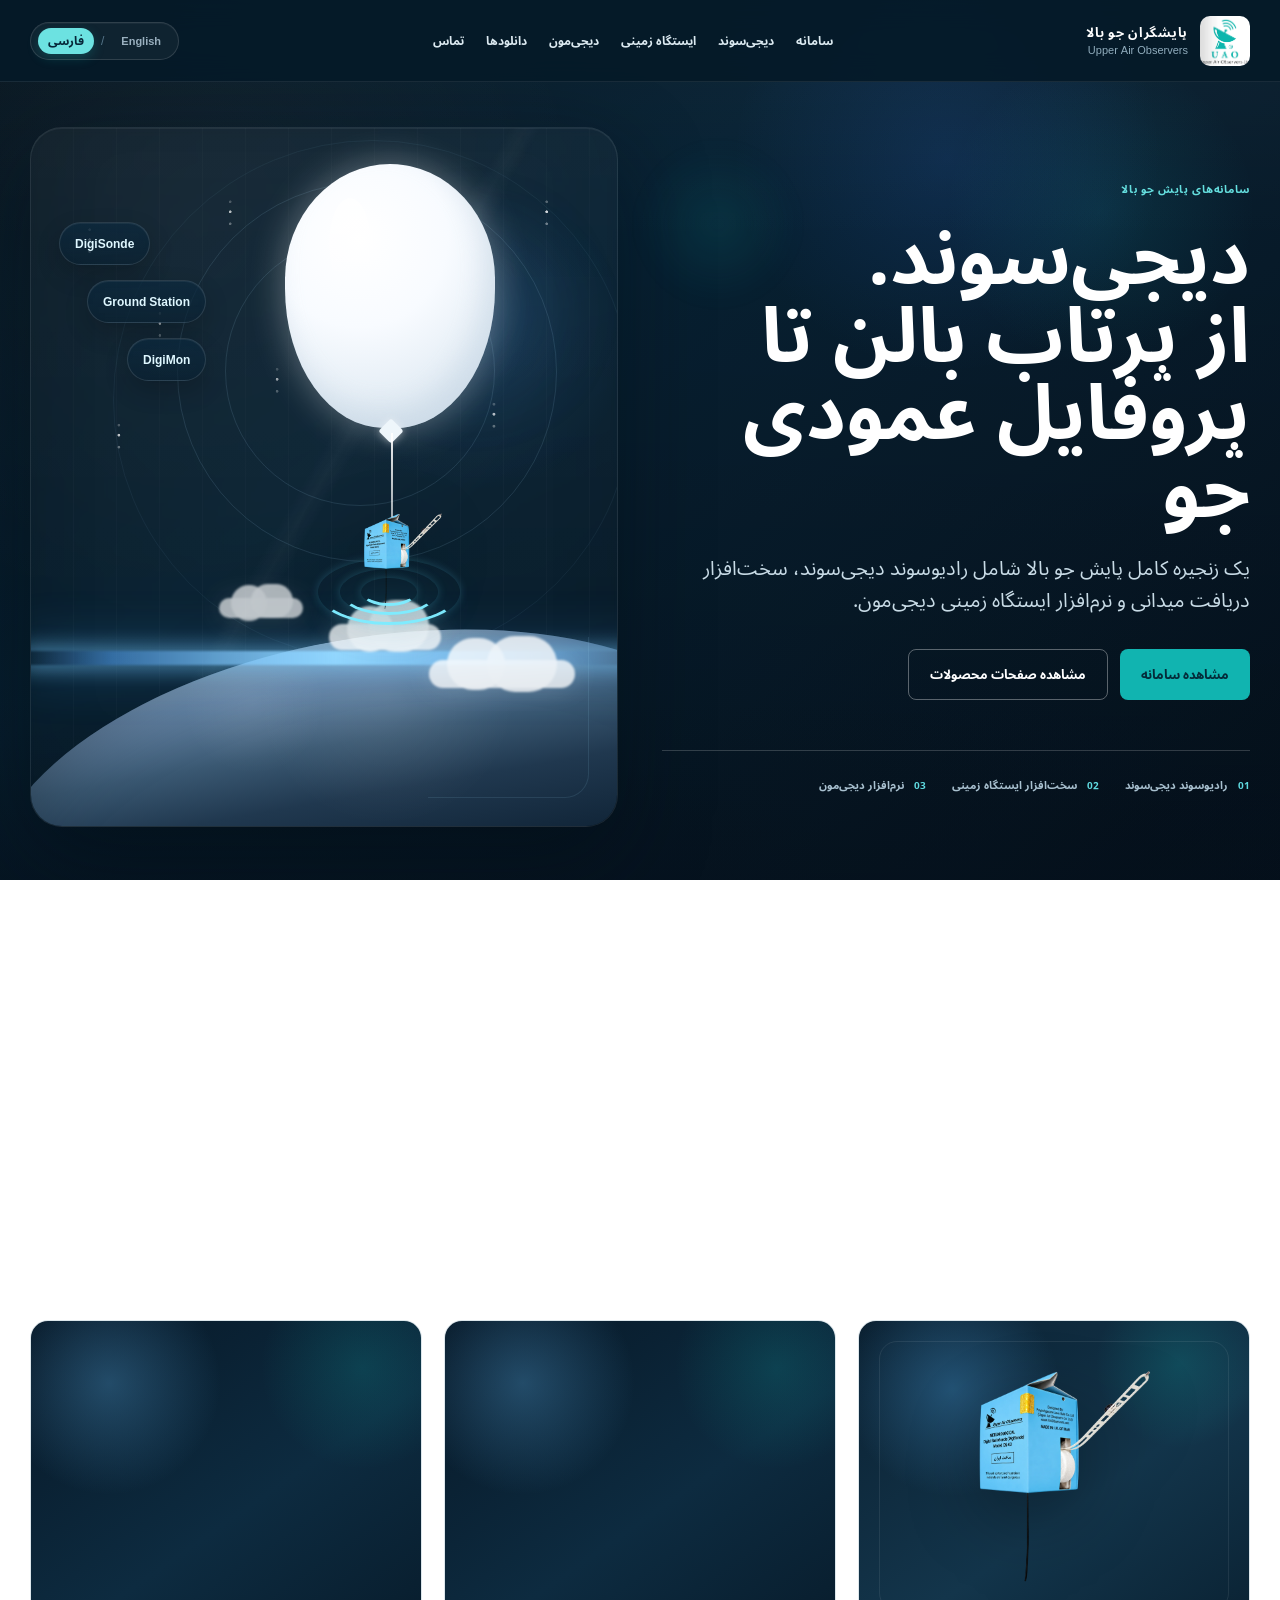
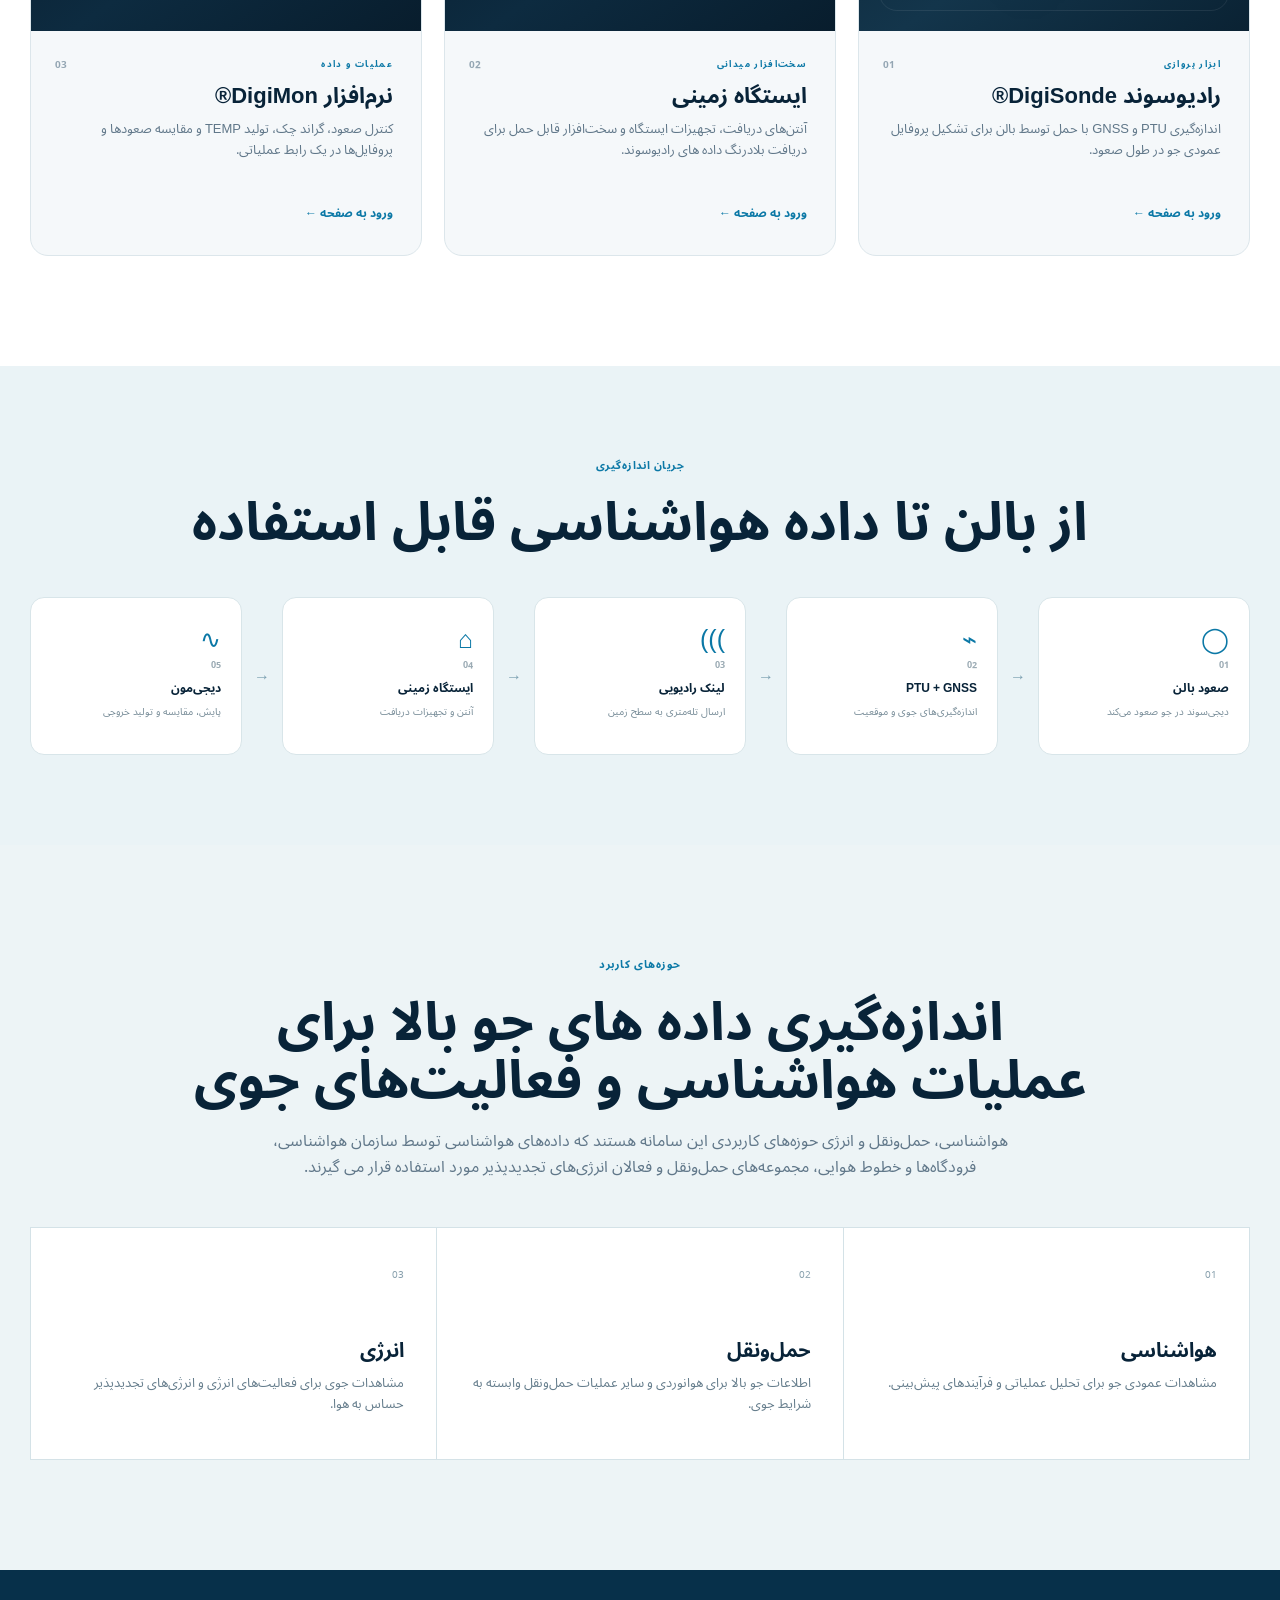
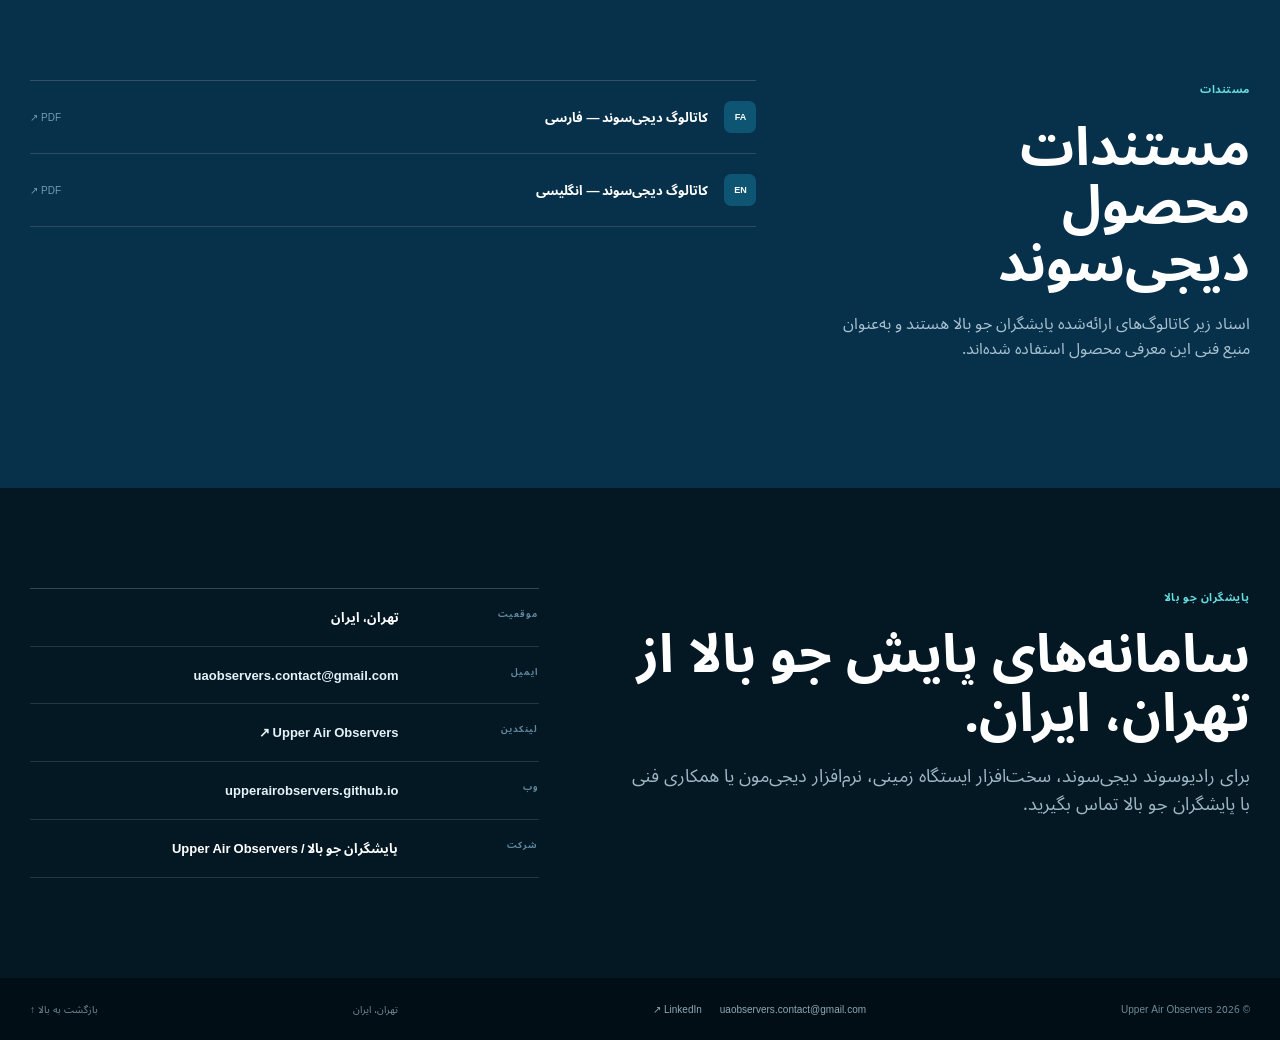
==== commit 26598364: "REMOVED سونداژ" ====
--- a/fa/index.html
+++ b/fa/index.html
@@ -5,9 +5,9 @@
 <meta charset="utf-8"/>
 <meta content="width=device-width,initial-scale=1" name="viewport"/>
 <meta content="#062b42" name="theme-color"/>
-<title>پایشگران جو بالا | رادیوسوند دیجی‌سوند و سامانه‌های سونداژ جو بالا</title>
+<title>پایشگران جو بالا | رادیوسوند دیجی‌سوند و سامانه‌های پایش جو بالا</title>
 <link href="../styles.css" rel="stylesheet"/>
-<meta content="پایشگران جو بالا توسعه‌دهنده رادیوسوند دیجی‌سوند، ایستگاه زمینی و نرم‌افزار دیجی‌مون برای سونداژ و پایش عملیاتی جو بالا است." name="description"/><meta content="index,follow,max-image-preview:large,max-snippet:-1,max-video-preview:-1" name="robots"/><meta content="Upper Air Observers" name="author"/><meta content="Upper Air Observers" name="application-name"/><link href="https://upperairobservers.github.io/fa/" rel="canonical"/><link href="https://upperairobservers.github.io/" hreflang="en" rel="alternate"/><link href="https://upperairobservers.github.io/fa/" hreflang="fa" rel="alternate"/><link href="https://upperairobservers.github.io/" hreflang="x-default" rel="alternate"/><link href="../favicon.ico" rel="icon" sizes="any"/><link href="../assets/images/favicon-96.png" rel="icon" sizes="96x96" type="image/png"/><link href="../assets/images/favicon-32.png" rel="icon" sizes="32x32" type="image/png"/><link href="../assets/images/apple-touch-icon.png" rel="apple-touch-icon" sizes="180x180"/><meta content="website" property="og:type"/><meta content="Upper Air Observers" property="og:site_name"/><meta content="پایشگران جو بالا | رادیوسوند دیجی‌سوند و سامانه‌های سونداژ جو بالا" property="og:title"/><meta content="پایشگران جو بالا توسعه‌دهنده رادیوسوند دیجی‌سوند، ایستگاه زمینی و نرم‌افزار دیجی‌مون برای سونداژ و پایش عملیاتی جو بالا است." property="og:description"/><meta content="https://upperairobservers.github.io/fa/" property="og:url"/><meta content="https://upperairobservers.github.io/assets/images/digisonde-over-iran.png" property="og:image"/><meta content="رادیوسوند دیجی‌سوند پایشگران جو بالا در عملیات سونداژ جو بالا" property="og:image:alt"/><meta content="fa_IR" property="og:locale"/><meta content="en_US" property="og:locale:alternate"/><meta content="summary_large_image" name="twitter:card"/><meta content="پایشگران جو بالا | رادیوسوند دیجی‌سوند و سامانه‌های سونداژ جو بالا" name="twitter:title"/><meta content="پایشگران جو بالا توسعه‌دهنده رادیوسوند دیجی‌سوند، ایستگاه زمینی و نرم‌افزار دیجی‌مون برای سونداژ و پایش عملیاتی جو بالا است." name="twitter:description"/><meta content="https://upperairobservers.github.io/assets/images/digisonde-over-iran.png" name="twitter:image"/><meta content="رادیوسوند دیجی‌سوند پایشگران جو بالا در عملیات سونداژ جو بالا" name="twitter:image:alt"/><script type="application/ld+json">{"@context":"https://schema.org","@graph":[{"@type":"Organization","@id":"https://upperairobservers.github.io/#organization","name":"Upper Air Observers","alternateName":"پایشگران جو بالا","url":"https://upperairobservers.github.io/","logo":{"@type":"ImageObject","url":"https://upperairobservers.github.io/assets/images/apple-touch-icon.png","width":180,"height":180},"email":"uaobservers.contact@gmail.com","address":{"@type":"PostalAddress","addressLocality":"تهران","addressCountry":"IR"},"sameAs":["https://www.linkedin.com/company/upper-air-observers"],"description":"پایشگران جو بالا توسعه‌دهنده رادیوسوند دیجی‌سوند، ایستگاه زمینی و نرم‌افزار دیجی‌مون برای سونداژ و پایش عملیاتی جو بالا است."},{"@type":"WebSite","@id":"https://upperairobservers.github.io/#website","url":"https://upperairobservers.github.io/","name":"Upper Air Observers","alternateName":"پایشگران جو بالا","publisher":{"@id":"https://upperairobservers.github.io/#organization"},"inLanguage":["en","fa"]},{"@type":"WebPage","@id":"https://upperairobservers.github.io/fa/#webpage","url":"https://upperairobservers.github.io/fa/","name":"پایشگران جو بالا | رادیوسوند دیجی‌سوند و سامانه‌های سونداژ جو بالا","description":"پایشگران جو بالا توسعه‌دهنده رادیوسوند دیجی‌سوند، ایستگاه زمینی و نرم‌افزار دیجی‌مون برای سونداژ و پایش عملیاتی جو بالا است.","inLanguage":"fa","isPartOf":{"@id":"https://upperairobservers.github.io/#website"},"about":{"@id":"https://upperairobservers.github.io/#organization"},"primaryImageOfPage":{"@type":"ImageObject","url":"https://upperairobservers.github.io/assets/images/digisonde-over-iran.png"},"publisher":{"@id":"https://upperairobservers.github.io/#organization"}}]}</script><noscript><style>.reveal{opacity:1!important;transform:none!important}</style></noscript></head>
+<meta content="پایشگران جو بالا توسعه‌دهنده رادیوسوند دیجی‌سوند، ایستگاه زمینی و نرم‌افزار دیجی‌مون برای پایش عملیاتی جو بالا است." name="description"/><meta content="index,follow,max-image-preview:large,max-snippet:-1,max-video-preview:-1" name="robots"/><meta content="Upper Air Observers" name="author"/><meta content="Upper Air Observers" name="application-name"/><link href="https://upperairobservers.github.io/fa/" rel="canonical"/><link href="https://upperairobservers.github.io/" hreflang="en" rel="alternate"/><link href="https://upperairobservers.github.io/fa/" hreflang="fa" rel="alternate"/><link href="https://upperairobservers.github.io/" hreflang="x-default" rel="alternate"/><link href="../favicon.ico" rel="icon" sizes="any"/><link href="../assets/images/favicon-96.png" rel="icon" sizes="96x96" type="image/png"/><link href="../assets/images/favicon-32.png" rel="icon" sizes="32x32" type="image/png"/><link href="../assets/images/apple-touch-icon.png" rel="apple-touch-icon" sizes="180x180"/><meta content="website" property="og:type"/><meta content="Upper Air Observers" property="og:site_name"/><meta content="پایشگران جو بالا | رادیوسوند دیجی‌سوند و سامانه‌های پایش جو بالا" property="og:title"/><meta content="پایشگران جو بالا توسعه‌دهنده رادیوسوند دیجی‌سوند، ایستگاه زمینی و نرم‌افزار دیجی‌مون برای پایش عملیاتی جو بالا است." property="og:description"/><meta content="https://upperairobservers.github.io/fa/" property="og:url"/><meta content="https://upperairobservers.github.io/assets/images/digisonde-over-iran.png" property="og:image"/><meta content="رادیوسوند دیجی‌سوند پایشگران جو بالا در عملیات پایش جو بالا" property="og:image:alt"/><meta content="fa_IR" property="og:locale"/><meta content="en_US" property="og:locale:alternate"/><meta content="summary_large_image" name="twitter:card"/><meta content="پایشگران جو بالا | رادیوسوند دیجی‌سوند و سامانه‌های پایش جو بالا" name="twitter:title"/><meta content="پایشگران جو بالا توسعه‌دهنده رادیوسوند دیجی‌سوند، ایستگاه زمینی و نرم‌افزار دیجی‌مون برای پایش عملیاتی جو بالا است." name="twitter:description"/><meta content="https://upperairobservers.github.io/assets/images/digisonde-over-iran.png" name="twitter:image"/><meta content="رادیوسوند دیجی‌سوند پایشگران جو بالا در عملیات پایش جو بالا" name="twitter:image:alt"/><script type="application/ld+json">{"@context":"https://schema.org","@graph":[{"@type":"Organization","@id":"https://upperairobservers.github.io/#organization","name":"Upper Air Observers","alternateName":"پایشگران جو بالا","url":"https://upperairobservers.github.io/","logo":{"@type":"ImageObject","url":"https://upperairobservers.github.io/assets/images/apple-touch-icon.png","width":180,"height":180},"email":"uaobservers.contact@gmail.com","address":{"@type":"PostalAddress","addressLocality":"تهران","addressCountry":"IR"},"sameAs":["https://www.linkedin.com/company/upper-air-observers"],"description":"پایشگران جو بالا توسعه‌دهنده رادیوسوند دیجی‌سوند، ایستگاه زمینی و نرم‌افزار دیجی‌مون برای پایش عملیاتی جو بالا است."},{"@type":"WebSite","@id":"https://upperairobservers.github.io/#website","url":"https://upperairobservers.github.io/","name":"Upper Air Observers","alternateName":"پایشگران جو بالا","publisher":{"@id":"https://upperairobservers.github.io/#organization"},"inLanguage":["en","fa"]},{"@type":"WebPage","@id":"https://upperairobservers.github.io/fa/#webpage","url":"https://upperairobservers.github.io/fa/","name":"پایشگران جو بالا | رادیوسوند دیجی‌سوند و سامانه‌های پایش جو بالا","description":"پایشگران جو بالا توسعه‌دهنده رادیوسوند دیجی‌سوند، ایستگاه زمینی و نرم‌افزار دیجی‌مون برای پایش عملیاتی جو بالا است.","inLanguage":"fa","isPartOf":{"@id":"https://upperairobservers.github.io/#website"},"about":{"@id":"https://upperairobservers.github.io/#organization"},"primaryImageOfPage":{"@type":"ImageObject","url":"https://upperairobservers.github.io/assets/images/digisonde-over-iran.png"},"publisher":{"@id":"https://upperairobservers.github.io/#organization"}}]}</script><noscript><style>.reveal{opacity:1!important;transform:none!important}</style></noscript></head>
 <body class="fa">
 <a class="skip-link" data-i18n="skip" href="#main">رفتن به محتوای اصلی</a>
 <header class="site-header" id="top">
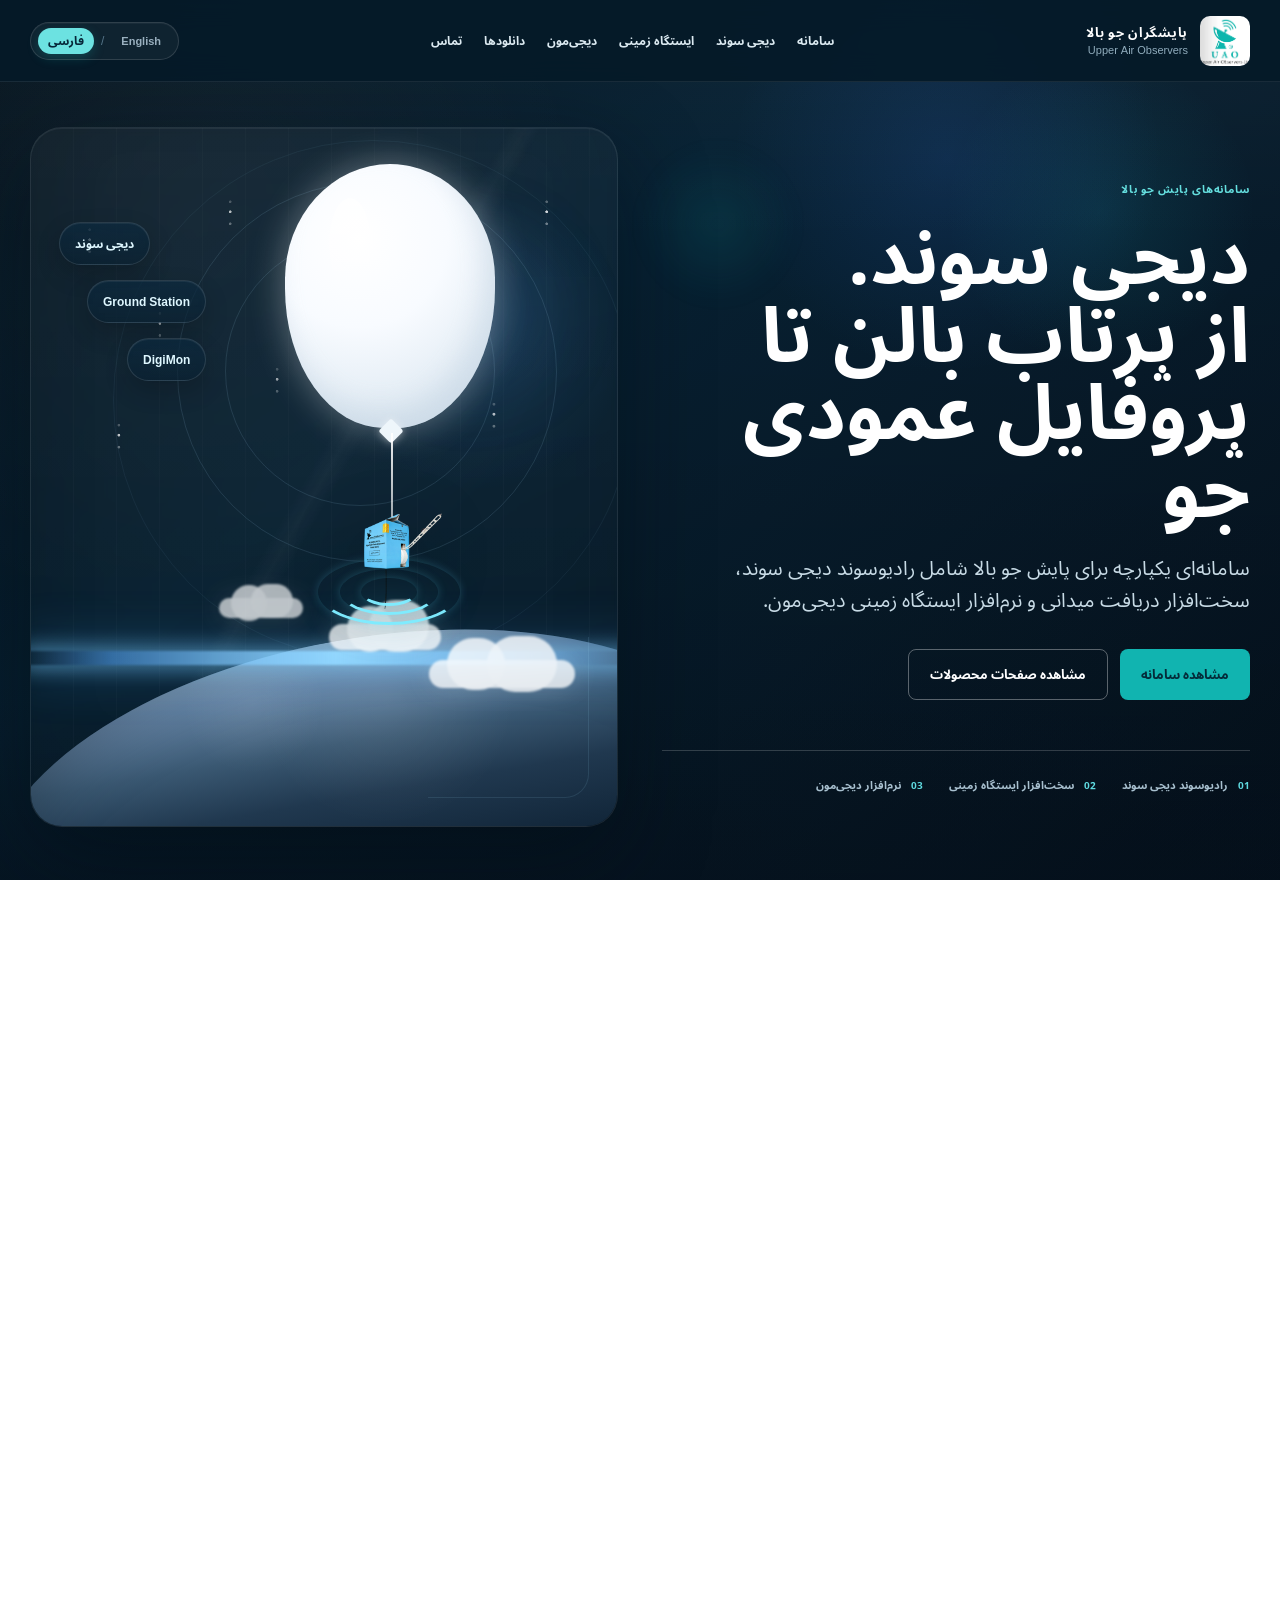
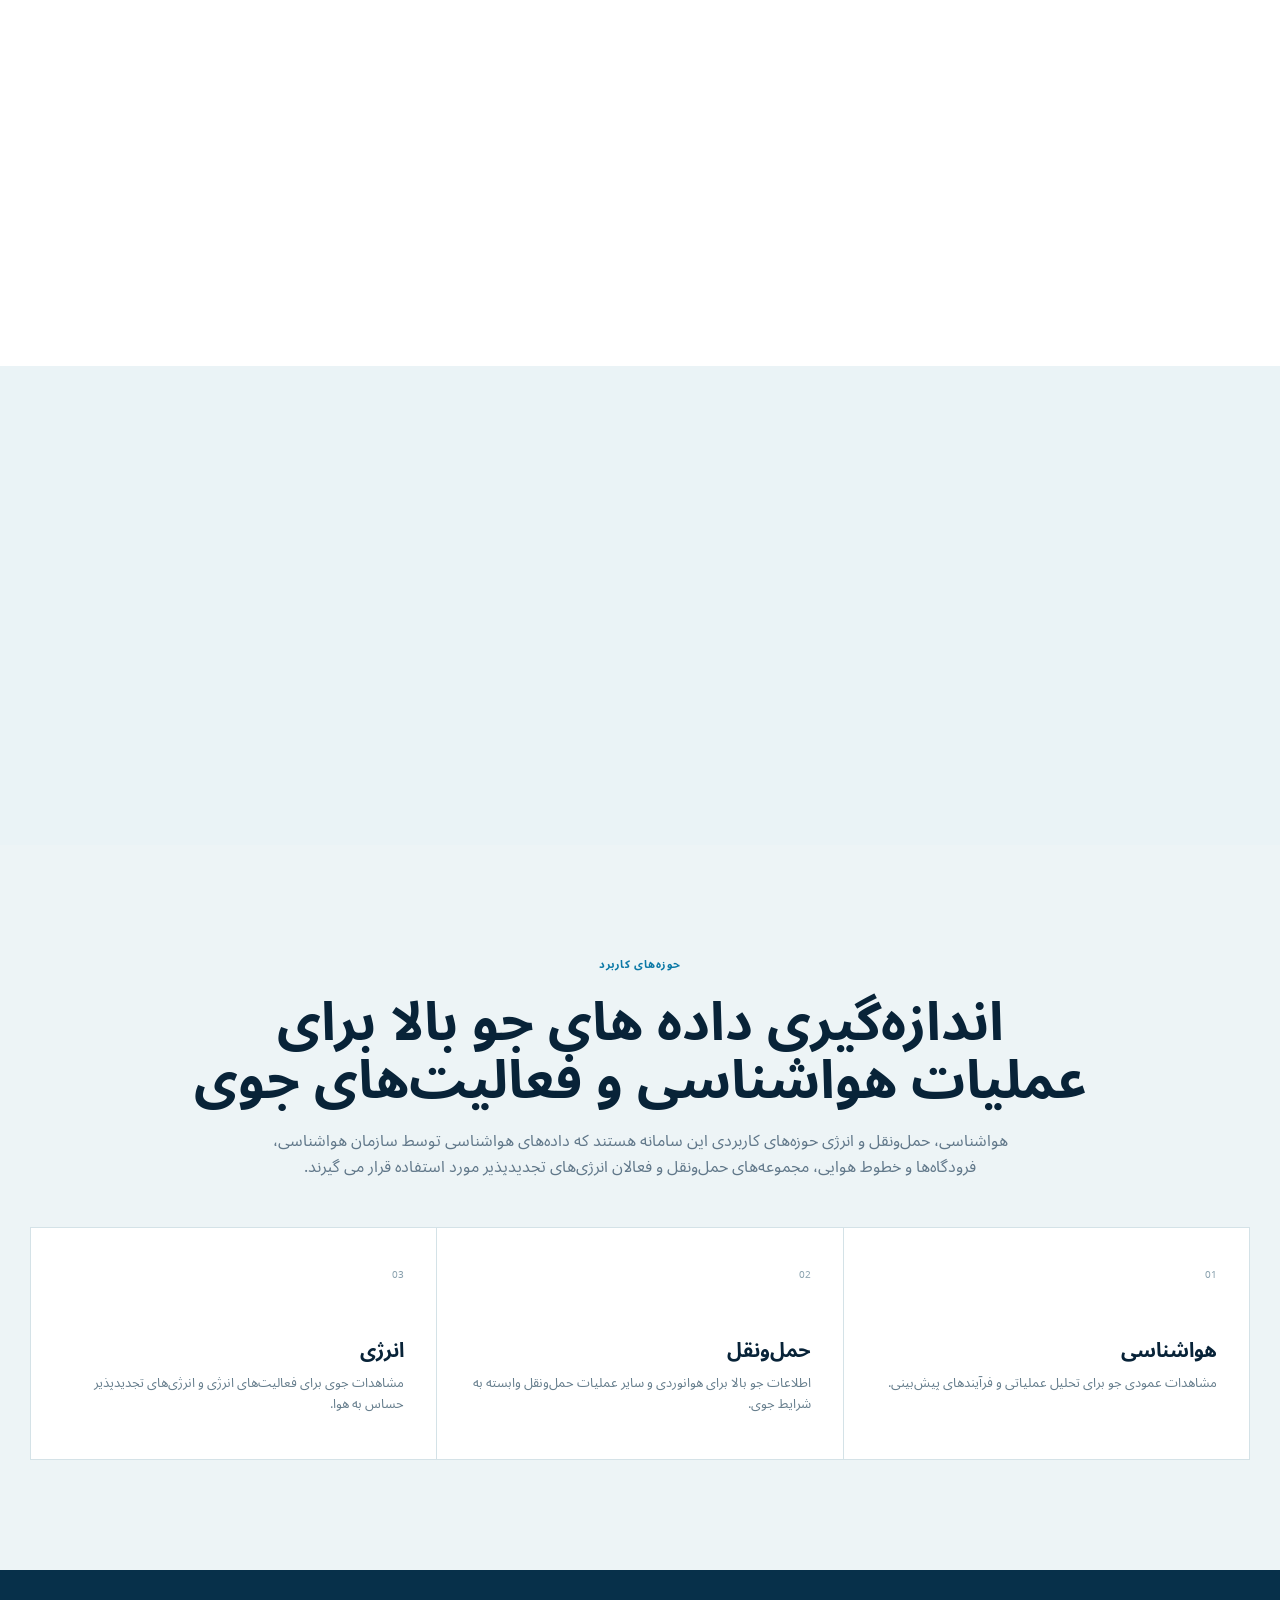
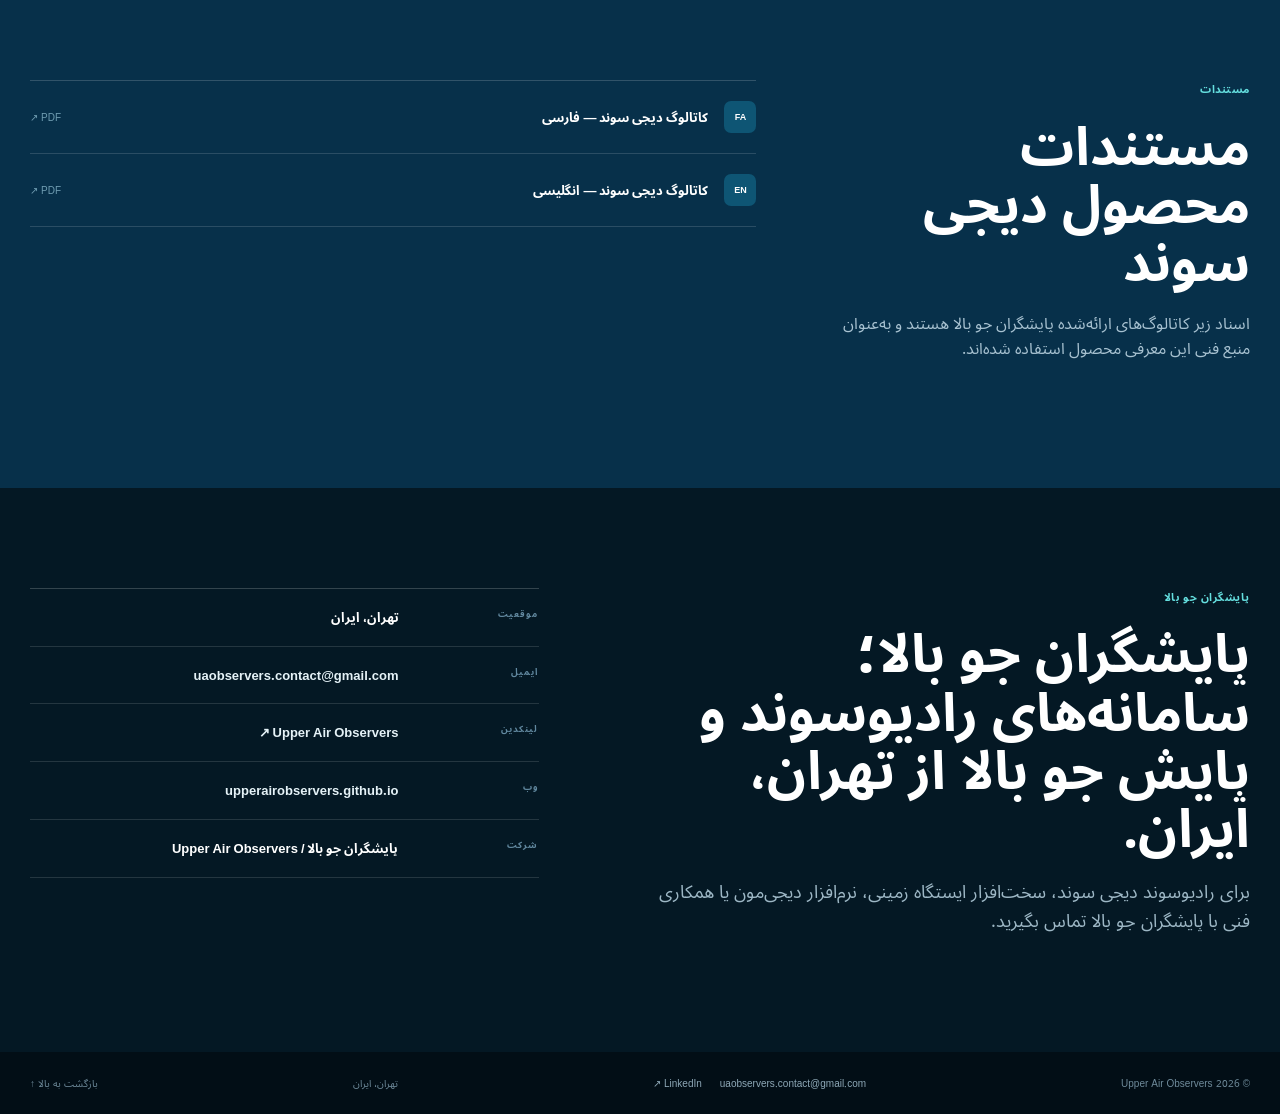
==== commit 5ee397d8: "modified fa pages" ====
--- a/fa/index.html
+++ b/fa/index.html
@@ -1,13 +1,13 @@
-<!doctype html>
+<!DOCTYPE html>
 
 <html dir="rtl" lang="fa">
 <head>
 <meta charset="utf-8"/>
 <meta content="width=device-width,initial-scale=1" name="viewport"/>
 <meta content="#062b42" name="theme-color"/>
-<title>پایشگران جو بالا | رادیوسوند دیجی‌سوند و سامانه‌های پایش جو بالا</title>
+<title>پایشگران جو بالا | دیجی سوند و سامانه‌های جو بالا</title>
 <link href="../styles.css" rel="stylesheet"/>
-<meta content="پایشگران جو بالا توسعه‌دهنده رادیوسوند دیجی‌سوند، ایستگاه زمینی و نرم‌افزار دیجی‌مون برای پایش عملیاتی جو بالا است." name="description"/><meta content="index,follow,max-image-preview:large,max-snippet:-1,max-video-preview:-1" name="robots"/><meta content="Upper Air Observers" name="author"/><meta content="Upper Air Observers" name="application-name"/><link href="https://upperairobservers.github.io/fa/" rel="canonical"/><link href="https://upperairobservers.github.io/" hreflang="en" rel="alternate"/><link href="https://upperairobservers.github.io/fa/" hreflang="fa" rel="alternate"/><link href="https://upperairobservers.github.io/" hreflang="x-default" rel="alternate"/><link href="../favicon.ico" rel="icon" sizes="any"/><link href="../assets/images/favicon-96.png" rel="icon" sizes="96x96" type="image/png"/><link href="../assets/images/favicon-32.png" rel="icon" sizes="32x32" type="image/png"/><link href="../assets/images/apple-touch-icon.png" rel="apple-touch-icon" sizes="180x180"/><meta content="website" property="og:type"/><meta content="Upper Air Observers" property="og:site_name"/><meta content="پایشگران جو بالا | رادیوسوند دیجی‌سوند و سامانه‌های پایش جو بالا" property="og:title"/><meta content="پایشگران جو بالا توسعه‌دهنده رادیوسوند دیجی‌سوند، ایستگاه زمینی و نرم‌افزار دیجی‌مون برای پایش عملیاتی جو بالا است." property="og:description"/><meta content="https://upperairobservers.github.io/fa/" property="og:url"/><meta content="https://upperairobservers.github.io/assets/images/digisonde-over-iran.png" property="og:image"/><meta content="رادیوسوند دیجی‌سوند پایشگران جو بالا در عملیات پایش جو بالا" property="og:image:alt"/><meta content="fa_IR" property="og:locale"/><meta content="en_US" property="og:locale:alternate"/><meta content="summary_large_image" name="twitter:card"/><meta content="پایشگران جو بالا | رادیوسوند دیجی‌سوند و سامانه‌های پایش جو بالا" name="twitter:title"/><meta content="پایشگران جو بالا توسعه‌دهنده رادیوسوند دیجی‌سوند، ایستگاه زمینی و نرم‌افزار دیجی‌مون برای پایش عملیاتی جو بالا است." name="twitter:description"/><meta content="https://upperairobservers.github.io/assets/images/digisonde-over-iran.png" name="twitter:image"/><meta content="رادیوسوند دیجی‌سوند پایشگران جو بالا در عملیات پایش جو بالا" name="twitter:image:alt"/><script type="application/ld+json">{"@context":"https://schema.org","@graph":[{"@type":"Organization","@id":"https://upperairobservers.github.io/#organization","name":"Upper Air Observers","alternateName":"پایشگران جو بالا","url":"https://upperairobservers.github.io/","logo":{"@type":"ImageObject","url":"https://upperairobservers.github.io/assets/images/apple-touch-icon.png","width":180,"height":180},"email":"uaobservers.contact@gmail.com","address":{"@type":"PostalAddress","addressLocality":"تهران","addressCountry":"IR"},"sameAs":["https://www.linkedin.com/company/upper-air-observers"],"description":"پایشگران جو بالا توسعه‌دهنده رادیوسوند دیجی‌سوند، ایستگاه زمینی و نرم‌افزار دیجی‌مون برای پایش عملیاتی جو بالا است."},{"@type":"WebSite","@id":"https://upperairobservers.github.io/#website","url":"https://upperairobservers.github.io/","name":"Upper Air Observers","alternateName":"پایشگران جو بالا","publisher":{"@id":"https://upperairobservers.github.io/#organization"},"inLanguage":["en","fa"]},{"@type":"WebPage","@id":"https://upperairobservers.github.io/fa/#webpage","url":"https://upperairobservers.github.io/fa/","name":"پایشگران جو بالا | رادیوسوند دیجی‌سوند و سامانه‌های پایش جو بالا","description":"پایشگران جو بالا توسعه‌دهنده رادیوسوند دیجی‌سوند، ایستگاه زمینی و نرم‌افزار دیجی‌مون برای پایش عملیاتی جو بالا است.","inLanguage":"fa","isPartOf":{"@id":"https://upperairobservers.github.io/#website"},"about":{"@id":"https://upperairobservers.github.io/#organization"},"primaryImageOfPage":{"@type":"ImageObject","url":"https://upperairobservers.github.io/assets/images/digisonde-over-iran.png"},"publisher":{"@id":"https://upperairobservers.github.io/#organization"}}]}</script><noscript><style>.reveal{opacity:1!important;transform:none!important}</style></noscript></head>
+<meta content="پایشگران جو بالا (Upper Air Observers) توسعه‌دهنده رادیوسوند دیجی سوند، ایستگاه زمینی و نرم‌افزار دیجی‌مون برای پایش جو بالا است." name="description"/><meta content="index,follow,max-image-preview:large,max-snippet:-1,max-video-preview:-1" name="robots"/><meta content="Upper Air Observers" name="author"/><meta content="پایشگران جو بالا | Upper Air Observers" name="application-name"/><link href="https://upperairobservers.github.io/fa/" rel="canonical"/><link href="https://upperairobservers.github.io/" hreflang="en" rel="alternate"/><link href="https://upperairobservers.github.io/fa/" hreflang="fa" rel="alternate"/><link href="https://upperairobservers.github.io/" hreflang="x-default" rel="alternate"/><link href="../favicon.ico" rel="icon" sizes="any"/><link href="../assets/images/favicon-96.png" rel="icon" sizes="96x96" type="image/png"/><link href="../assets/images/favicon-32.png" rel="icon" sizes="32x32" type="image/png"/><link href="../assets/images/apple-touch-icon.png" rel="apple-touch-icon" sizes="180x180"/><meta content="website" property="og:type"/><meta content="پایشگران جو بالا | Upper Air Observers" property="og:site_name"/><meta content="پایشگران جو بالا | دیجی سوند و سامانه‌های جو بالا" property="og:title"/><meta content="پایشگران جو بالا (Upper Air Observers) توسعه‌دهنده رادیوسوند دیجی سوند، ایستگاه زمینی و نرم‌افزار دیجی‌مون برای پایش جو بالا است." property="og:description"/><meta content="https://upperairobservers.github.io/fa/" property="og:url"/><meta content="https://upperairobservers.github.io/assets/images/digisonde-over-iran.png" property="og:image"/><meta content="رادیوسوند دیجی سوند پایشگران جو بالا در عملیات پایش جو بالا" property="og:image:alt"/><meta content="fa_IR" property="og:locale"/><meta content="en_US" property="og:locale:alternate"/><meta content="summary_large_image" name="twitter:card"/><meta content="پایشگران جو بالا | دیجی سوند و سامانه‌های جو بالا" name="twitter:title"/><meta content="پایشگران جو بالا (Upper Air Observers) توسعه‌دهنده رادیوسوند دیجی سوند، ایستگاه زمینی و نرم‌افزار دیجی‌مون برای پایش جو بالا است." name="twitter:description"/><meta content="https://upperairobservers.github.io/assets/images/digisonde-over-iran.png" name="twitter:image"/><meta content="رادیوسوند دیجی سوند پایشگران جو بالا در عملیات پایش جو بالا" name="twitter:image:alt"/><script type="application/ld+json">{"@context":"https://schema.org","@graph":[{"@type":"Organization","@id":"https://upperairobservers.github.io/#organization","name":"Upper Air Observers","alternateName":["پایشگران جو بالا","پایشگران جَو بالا","UAO"],"url":"https://upperairobservers.github.io/","logo":{"@type":"ImageObject","url":"https://upperairobservers.github.io/assets/images/apple-touch-icon.png","width":180,"height":180},"email":"uaobservers.contact@gmail.com","address":{"@type":"PostalAddress","addressLocality":"تهران","addressCountry":"IR"},"sameAs":["https://www.linkedin.com/company/upper-air-observers"],"description":"پایشگران جو بالا توسعه‌دهنده رادیوسوند دیجی سوند، ایستگاه زمینی و نرم‌افزار دیجی‌مون برای پایش عملیاتی جو بالا است.","contactPoint":{"@type":"ContactPoint","email":"uaobservers.contact@gmail.com","contactType":"sales and technical inquiries","availableLanguage":["en","fa"]},"knowsAbout":["radiosonde","upper-air sounding","upper-air meteorological observations","DigiSonde","DigiMon","رادیوسوند","پایش جو بالا"]},{"@type":"WebSite","@id":"https://upperairobservers.github.io/#website","url":"https://upperairobservers.github.io/","name":"Upper Air Observers","alternateName":["پایشگران جو بالا","پایشگران جَو بالا","UAO"],"publisher":{"@id":"https://upperairobservers.github.io/#organization"},"inLanguage":["en","fa"]},{"@type":"WebPage","@id":"https://upperairobservers.github.io/fa/#webpage","url":"https://upperairobservers.github.io/fa/","name":"پایشگران جو بالا | دیجی سوند و سامانه‌های جو بالا","description":"پایشگران جو بالا (Upper Air Observers) توسعه‌دهنده رادیوسوند دیجی سوند، ایستگاه زمینی و نرم‌افزار دیجی‌مون برای پایش جو بالا است.","inLanguage":"fa","isPartOf":{"@id":"https://upperairobservers.github.io/#website"},"about":{"@id":"https://upperairobservers.github.io/#organization"},"primaryImageOfPage":{"@type":"ImageObject","url":"https://upperairobservers.github.io/assets/images/digisonde-over-iran.png"},"publisher":{"@id":"https://upperairobservers.github.io/#organization"}}]}</script><noscript><style>.reveal{opacity:1!important;transform:none!important}</style></noscript></head>
 <body class="fa">
 <a class="skip-link" data-i18n="skip" href="#main">رفتن به محتوای اصلی</a>
 <header class="site-header" id="top">
@@ -24,7 +24,7 @@
 </button>
 <nav aria-label="ناوبری اصلی" class="main-nav" id="main-nav">
 <a data-i18n="navSystem" href="index.html#system">سامانه</a>
-<a data-i18n="navRadiosonde" href="digisonde.html">دیجی‌سوند</a>
+<a data-i18n="navRadiosonde" href="digisonde.html">دیجی سوند</a>
 <a data-i18n="navGround" href="ground-station.html">ایستگاه زمینی</a>
 <a data-i18n="navSoftware" href="digimon.html">دیجی‌مون</a>
 <a data-i18n="navDownloads" href="index.html#downloads">دانلودها</a>
@@ -38,14 +38,14 @@
 <div class="container hero-grid">
 <div class="hero-copy reveal">
 <p class="eyebrow" data-i18n="heroKicker">سامانه‌های پایش جو بالا</p>
-<h1 data-i18n="heroTitle">دیجی‌سوند.<br/>از پرتاب بالن تا پروفایل عمودی جو</h1>
-<p class="hero-lead" data-i18n="heroLead">یک زنجیره کامل پایش جو بالا شامل رادیوسوند دیجی‌سوند، سخت‌افزار دریافت میدانی و نرم‌افزار ایستگاه زمینی دیجی‌مون.</p>
+<h1 data-i18n="heroTitle">دیجی سوند.<br/>از پرتاب بالن تا پروفایل عمودی جو</h1>
+<p class="hero-lead" data-i18n="heroLead">سامانه‌ای یکپارچه برای پایش جو بالا شامل رادیوسوند دیجی سوند، سخت‌افزار دریافت میدانی و نرم‌افزار ایستگاه زمینی دیجی‌مون.</p>
 <div class="hero-actions">
 <a class="button primary" data-i18n="heroPrimary" href="#system">مشاهده سامانه</a>
 <a class="button ghost" data-i18n="heroSecondaryAlt" href="digisonde.html">مشاهده صفحات محصولات</a>
 </div>
 <div aria-label="System components" class="hero-facts">
-<div><b>01</b><span data-i18n="fact1">رادیوسوند دیجی‌سوند</span></div>
+<div><b>01</b><span data-i18n="fact1">رادیوسوند دیجی سوند</span></div>
 <div><b>02</b><span data-i18n="fact2">سخت‌افزار ایستگاه زمینی</span></div>
 <div><b>03</b><span data-i18n="fact3">نرم‌افزار دیجی‌مون</span></div>
 </div>
@@ -66,14 +66,14 @@
 <div class="hero-balloon"></div>
 <div class="hero-cable"></div>
 <div class="hero-sonde">
-<img alt="رادیوسوند دیجی‌سوند" decoding="async" fetchpriority="high" height="1296" src="../assets/images/digisonde-hero-real.webp" width="1213"/>
+<img alt="رادیوسوند دیجی سوند" decoding="async" fetchpriority="high" height="1296" src="../assets/images/digisonde-hero-real.webp" width="1213"/>
 <span class="hero-sonde-tail"></span>
 <span class="signal-rings">
 <span></span><span></span><span></span>
 </span>
 </div>
 </div>
-<a class="scene-chip chip-one" href="digisonde.html">DigiSonde</a>
+<a class="scene-chip chip-one" href="digisonde.html">دیجی سوند</a>
 <a class="scene-chip chip-two" href="ground-station.html">Ground Station</a>
 <a class="scene-chip chip-three" href="digimon.html">DigiMon</a>
 </div>
@@ -84,16 +84,16 @@
 <div class="section-head center reveal">
 <p class="eyebrow dark" data-i18n="systemKicker">یک زنجیره کامل پایش</p>
 <h2 data-i18n="systemTitle">رادیوسوند، سخت‌افزار دریافت و نرم‌افزار مانیتورینگ؛ اجزای یک سامانه یکپارچه.</h2>
-<p data-i18n="systemLead">دیجی‌سوند پارامترهای جوی را در ارتفاع اندازه‌گیری و داده‌ها را از طریق رادیو ارسال می‌کند. ایستگاه زمینی سیگنال را دریافت می‌کند و نرم افزار دیجی‌مون فرآیند عملیاتی مقایسه پروفایل‌ها و تولید کد TEMP را پشتیبانی می‌کند.</p>
+<p data-i18n="systemLead">دیجی سوند پارامترهای جوی را در ارتفاع اندازه‌گیری و داده‌ها را از طریق رادیو ارسال می‌کند. ایستگاه زمینی سیگنال را دریافت می‌کند و نرم افزار دیجی‌مون فرآیند عملیاتی مقایسه پروفایل‌ها و تولید کد TEMP را پشتیبانی می‌کند.</p>
 </div>
 <div class="system-cards">
 <article class="system-card reveal page-link-card" data-page="digisonde.html">
-<div class="media portrait product-shot"><img alt="رادیوسوند دیجی‌سوند و بسته‌بندی محصول" decoding="async" height="1296" loading="lazy" src="../assets/images/digisonde-packaging.webp" width="1213"/></div>
+<div class="media portrait product-shot"><img alt="رادیوسوند دیجی سوند و بسته‌بندی محصول" decoding="async" height="1296" loading="lazy" src="../assets/images/digisonde-packaging.webp" width="1213"/></div>
 <div class="card-copy">
 <span class="card-no">01</span>
 <p class="card-tag" data-i18n="sondeTag">ابزار پروازی</p>
-<h3 data-i18n="sondeCardTitle">رادیوسوند DigiSonde®</h3>
-<p data-i18n="sondeCardText">اندازه‌گیری PTU و GNSS با حمل توسط بالن برای تشکیل پروفایل عمودی جو در طول صعود.</p>
+<h3 data-i18n="sondeCardTitle">رادیوسوند دیجی سوند</h3>
+<p data-i18n="sondeCardText">دیجی سوند، رادیوسوند بالن‌بر برای اندازه‌گیری PTU و GNSS و تشکیل پروفایل عمودی جو است.</p>
 <a data-i18n="openPage" href="digisonde.html">ورود به صفحه ←</a>
 </div>
 </article>
@@ -127,7 +127,7 @@
 <h2 data-i18n="chainTitle">از بالن تا داده هواشناسی قابل استفاده</h2>
 </div>
 <div class="chain-grid reveal">
-<div><span class="chain-icon">◯</span><b>01</b><strong data-i18n="chain1">صعود بالن</strong><small data-i18n="chain1Text">دیجی‌سوند در جو صعود می‌کند</small></div>
+<div><span class="chain-icon">◯</span><b>01</b><strong data-i18n="chain1">صعود بالن</strong><small data-i18n="chain1Text">دیجی سوند در جو صعود می‌کند</small></div>
 <i>→</i>
 <div><span class="chain-icon">⌁</span><b>02</b><strong data-i18n="chain2">PTU + GNSS</strong><small data-i18n="chain2Text">اندازه‌گیری‌های جوی و موقعیت</small></div>
 <i>→</i>
@@ -157,12 +157,12 @@
 <div class="container downloads-grid">
 <div class="section-head reveal">
 <p class="eyebrow" data-i18n="downloadsKicker">مستندات</p>
-<h2 data-i18n="downloadsTitle">مستندات محصول دیجی‌سوند</h2>
+<h2 data-i18n="downloadsTitle">مستندات محصول دیجی سوند</h2>
 <p data-i18n="downloadsLead">اسناد زیر کاتالوگ‌های ارائه‌شده پایشگران جو بالا هستند و به‌عنوان منبع فنی این معرفی محصول استفاده شده‌اند.</p>
 </div>
 <div class="download-list reveal">
-<a href="../assets/docs/DigiSonde-Catalogue-FA.pdf" rel="noopener" target="_blank"><span><b>FA</b><strong data-i18n="doc1">کاتالوگ دیجی‌سوند — فارسی</strong></span><em>PDF ↗</em></a>
-<a href="../assets/docs/DigiSonde-Catalogue-EN.pdf" rel="noopener" target="_blank"><span><b>EN</b><strong data-i18n="doc2">کاتالوگ دیجی‌سوند — انگلیسی</strong></span><em>PDF ↗</em></a>
+<a href="../assets/docs/DigiSonde-Catalogue-FA.pdf" rel="noopener" target="_blank"><span><b>FA</b><strong data-i18n="doc1">کاتالوگ دیجی سوند — فارسی</strong></span><em>PDF ↗</em></a>
+<a href="../assets/docs/DigiSonde-Catalogue-EN.pdf" rel="noopener" target="_blank"><span><b>EN</b><strong data-i18n="doc2">کاتالوگ دیجی سوند — انگلیسی</strong></span><em>PDF ↗</em></a>
 </div>
 </div>
 </section>
@@ -170,8 +170,8 @@
 <div class="container contact-grid">
 <div class="reveal">
 <p class="eyebrow" data-i18n="contactKicker">پایشگران جو بالا</p>
-<h2 data-i18n="contactTitle">سامانه‌های پایش جو بالا از تهران، ایران.</h2>
-<p data-i18n="contactText">برای رادیوسوند دیجی‌سوند، سخت‌افزار ایستگاه زمینی، نرم‌افزار دیجی‌مون یا همکاری فنی با پایشگران جو بالا تماس بگیرید.</p>
+<h2 data-i18n="contactTitle">پایشگران جو بالا؛ سامانه‌های رادیوسوند و پایش جو بالا از تهران، ایران.</h2>
+<p data-i18n="contactText">برای رادیوسوند دیجی سوند، سخت‌افزار ایستگاه زمینی، نرم‌افزار دیجی‌مون یا همکاری فنی با پایشگران جو بالا تماس بگیرید.</p>
 </div>
 <div class="contact-panel reveal">
 <div><small data-i18n="locationLabel">موقعیت</small><strong data-i18n="location">تهران، ایران</strong></div>
--- a/styles.css
+++ b/styles.css
@@ -296,4 +296,164 @@
   .spec-table thead th,.spec-table tbody th,.spec-table tbody td{padding:8px 4px}
 }
 
-html[dir="rtl"] .spec-table thead th,html[dir="rtl"] .spec-table tbody th,html[dir="rtl"] .spec-table tbody td{text-align:right}
+
+/* Search-friendly product naming: visible alternate spellings */
+.product-name-variants{margin:-12px 0 28px;padding:11px 14px;border:1px solid rgba(108,226,225,.22);border-radius:10px;background:rgba(108,226,225,.07);color:#c7dbe6;font-size:13px;line-height:1.8}
+.product-name-variants strong{color:#fff;font-weight:800}
+html[dir="rtl"] .product-name-variants{font-family:"UAOPersian",Tahoma,"Segoe UI",Arial,sans-serif}
+@media(max-width:720px){.product-name-variants{margin-top:-8px;font-size:12px;padding:10px 12px}}
+
+
+/* DigiSonde table direction + compact two-column tables */
+/* Keep the table grid itself left-to-right in Persian so columns stay in the
+   same physical order as the English specification tables. */
+html[dir="rtl"] .spec-table{direction:ltr}
+html[dir="rtl"] .spec-table thead th,
+html[dir="rtl"] .spec-table tbody th{
+  direction:rtl;
+  text-align:right;
+}
+html[dir="rtl"] .spec-table tbody td{
+  direction:ltr;
+  text-align:left;
+  unicode-bidi:isolate;
+}
+html[dir="rtl"] .spec-table thead th{
+  text-transform:none;
+  letter-spacing:0;
+}
+
+/* Wind and telemetry/general are only two columns, so they should always fit
+   their card instead of creating a horizontal scrollbar. */
+.spec-table-wrap-simple{
+  overflow-x:hidden!important;
+}
+.spec-table-simple{
+  width:100%;
+  min-width:0!important;
+  max-width:100%;
+  table-layout:fixed;
+  white-space:normal;
+}
+.spec-table-simple thead th,
+.spec-table-simple tbody th,
+.spec-table-simple tbody td{
+  white-space:normal;
+  overflow-wrap:break-word;
+  word-break:normal;
+}
+.spec-table-simple thead th:first-child,
+.spec-table-simple tbody th{
+  width:44%;
+}
+.spec-table-simple thead th:last-child,
+.spec-table-simple tbody td{
+  width:56%;
+}
+
+@media(max-width:720px){
+  .spec-table-wrap-simple{padding-left:6px;padding-right:6px}
+  .spec-table-simple{font-size:10.5px}
+  .spec-table-simple thead th:first-child,
+  .spec-table-simple tbody th{width:52%}
+  .spec-table-simple thead th:last-child,
+  .spec-table-simple tbody td{width:48%}
+  .spec-table-simple thead th,
+  .spec-table-simple tbody th,
+  .spec-table-simple tbody td{padding:9px 5px;line-height:1.4}
+}
+
+@media(max-width:380px){
+  .spec-table-simple{font-size:9.5px}
+  .spec-table-simple thead th,
+  .spec-table-simple tbody th,
+  .spec-table-simple tbody td{padding:8px 4px}
+}
+
+
+/* Final specification table alignment + justified content text */
+/* Keep English tables in their natural LTR order. Numeric columns share the
+   exact same widths/alignment between header and body. */
+.spec-table:not(.spec-table-simple){table-layout:fixed}
+.spec-table:not(.spec-table-simple) thead th:first-child,
+.spec-table:not(.spec-table-simple) tbody th{width:28%}
+.spec-table:not(.spec-table-simple) thead th:nth-child(2),
+.spec-table:not(.spec-table-simple) thead th:nth-child(3),
+.spec-table:not(.spec-table-simple) thead th:nth-child(4),
+.spec-table:not(.spec-table-simple) tbody td:nth-child(2),
+.spec-table:not(.spec-table-simple) tbody td:nth-child(3),
+.spec-table:not(.spec-table-simple) tbody td:nth-child(4){width:24%;text-align:center}
+.spec-table:not(.spec-table-simple) thead th:nth-child(n+2){text-align:center}
+.spec-table-simple thead th:last-child,
+.spec-table-simple tbody td{text-align:center}
+
+/* Persian tables: the parameter/metric column is physically on the RIGHT.
+   Persian labels remain RTL; technical values remain LTR. */
+html[dir="rtl"] .spec-table{direction:rtl}
+html[dir="rtl"] .spec-table thead th,
+html[dir="rtl"] .spec-table tbody th{
+  direction:rtl;
+  unicode-bidi:plaintext;
+}
+html[dir="rtl"] .spec-table thead th:first-child,
+html[dir="rtl"] .spec-table tbody th{text-align:right}
+html[dir="rtl"] .spec-table:not(.spec-table-simple) thead th:nth-child(n+2){text-align:center}
+html[dir="rtl"] .spec-table tbody td{
+  direction:ltr;
+  unicode-bidi:isolate;
+  text-align:center;
+}
+html[dir="rtl"] .spec-table thead th{
+  text-transform:none;
+  letter-spacing:0;
+}
+
+/* Use identical column geometry for two-column Wind and Telemetry tables so
+   their headings sit directly above their data, with no horizontal scroll. */
+.spec-table-wrap-simple{overflow-x:hidden!important}
+.spec-table-simple{width:100%;min-width:0!important;max-width:100%;table-layout:fixed;white-space:normal}
+.spec-table-simple thead th:first-child,
+.spec-table-simple tbody th{width:44%}
+.spec-table-simple thead th:last-child,
+.spec-table-simple tbody td{width:56%}
+
+
+@media(max-width:720px){
+  .spec-table:not(.spec-table-simple) thead th:first-child,
+  .spec-table:not(.spec-table-simple) tbody th{width:28%}
+  .spec-table:not(.spec-table-simple) thead th:nth-child(2),
+  .spec-table:not(.spec-table-simple) thead th:nth-child(3),
+  .spec-table:not(.spec-table-simple) thead th:nth-child(4),
+  .spec-table:not(.spec-table-simple) tbody td:nth-child(2),
+  .spec-table:not(.spec-table-simple) tbody td:nth-child(3),
+  .spec-table:not(.spec-table-simple) tbody td:nth-child(4){width:24%}
+  .spec-table-simple thead th:first-child,
+  .spec-table-simple tbody th{width:52%}
+  .spec-table-simple thead th:last-child,
+  .spec-table-simple tbody td{width:48%}
+}
+
+/* Persian specification tables: consistent header placement across all three tables.
+   The first/label column is on the RIGHT; all data/value headings are centered
+   directly over their corresponding cells. */
+html[dir="rtl"] .spec-table{
+  direction:rtl;
+}
+html[dir="rtl"] .spec-table thead th:first-child,
+html[dir="rtl"] .spec-table tbody th{
+  direction:rtl;
+  text-align:right;
+}
+html[dir="rtl"] .spec-table thead th:not(:first-child){
+  direction:rtl;
+  text-align:center;
+}
+html[dir="rtl"] .spec-table tbody td{
+  direction:ltr;
+  unicode-bidi:isolate;
+  text-align:center;
+}
+html[dir="rtl"] .spec-table thead th{
+  text-transform:none;
+  letter-spacing:0;
+}
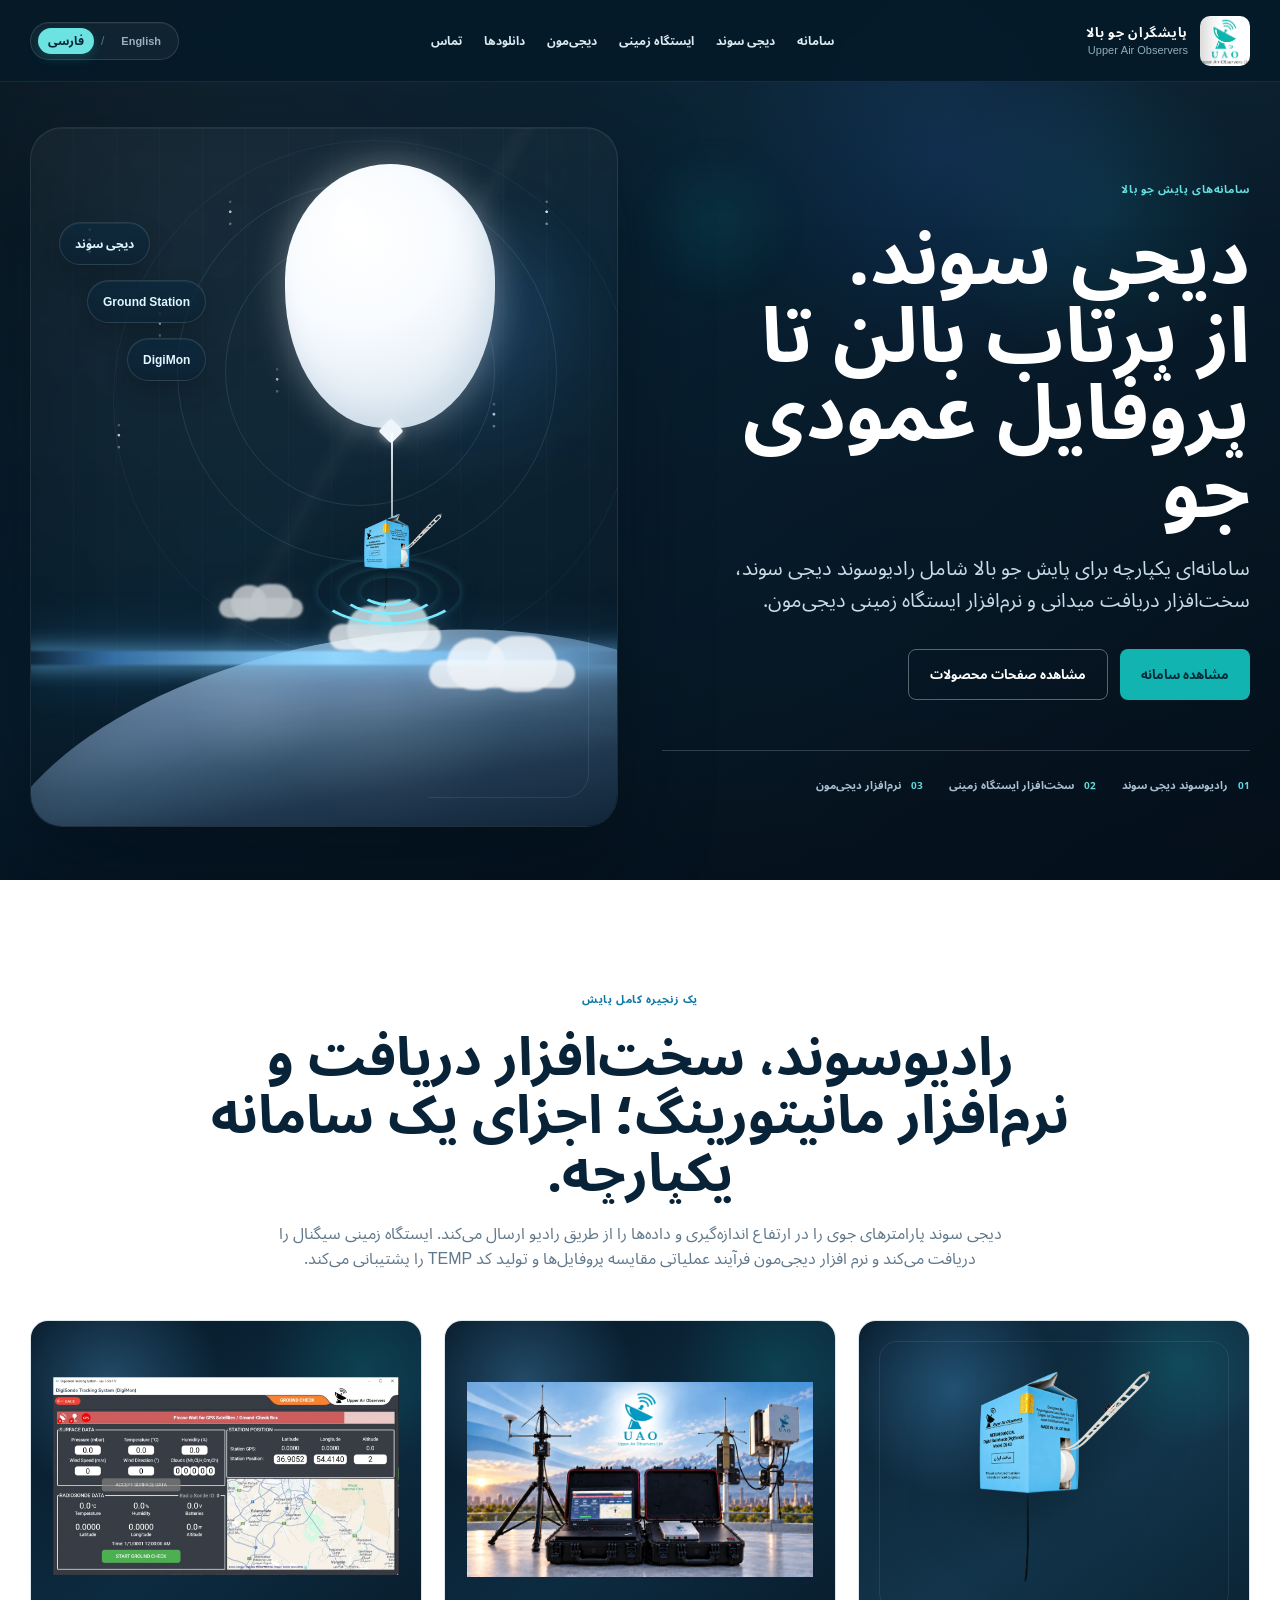
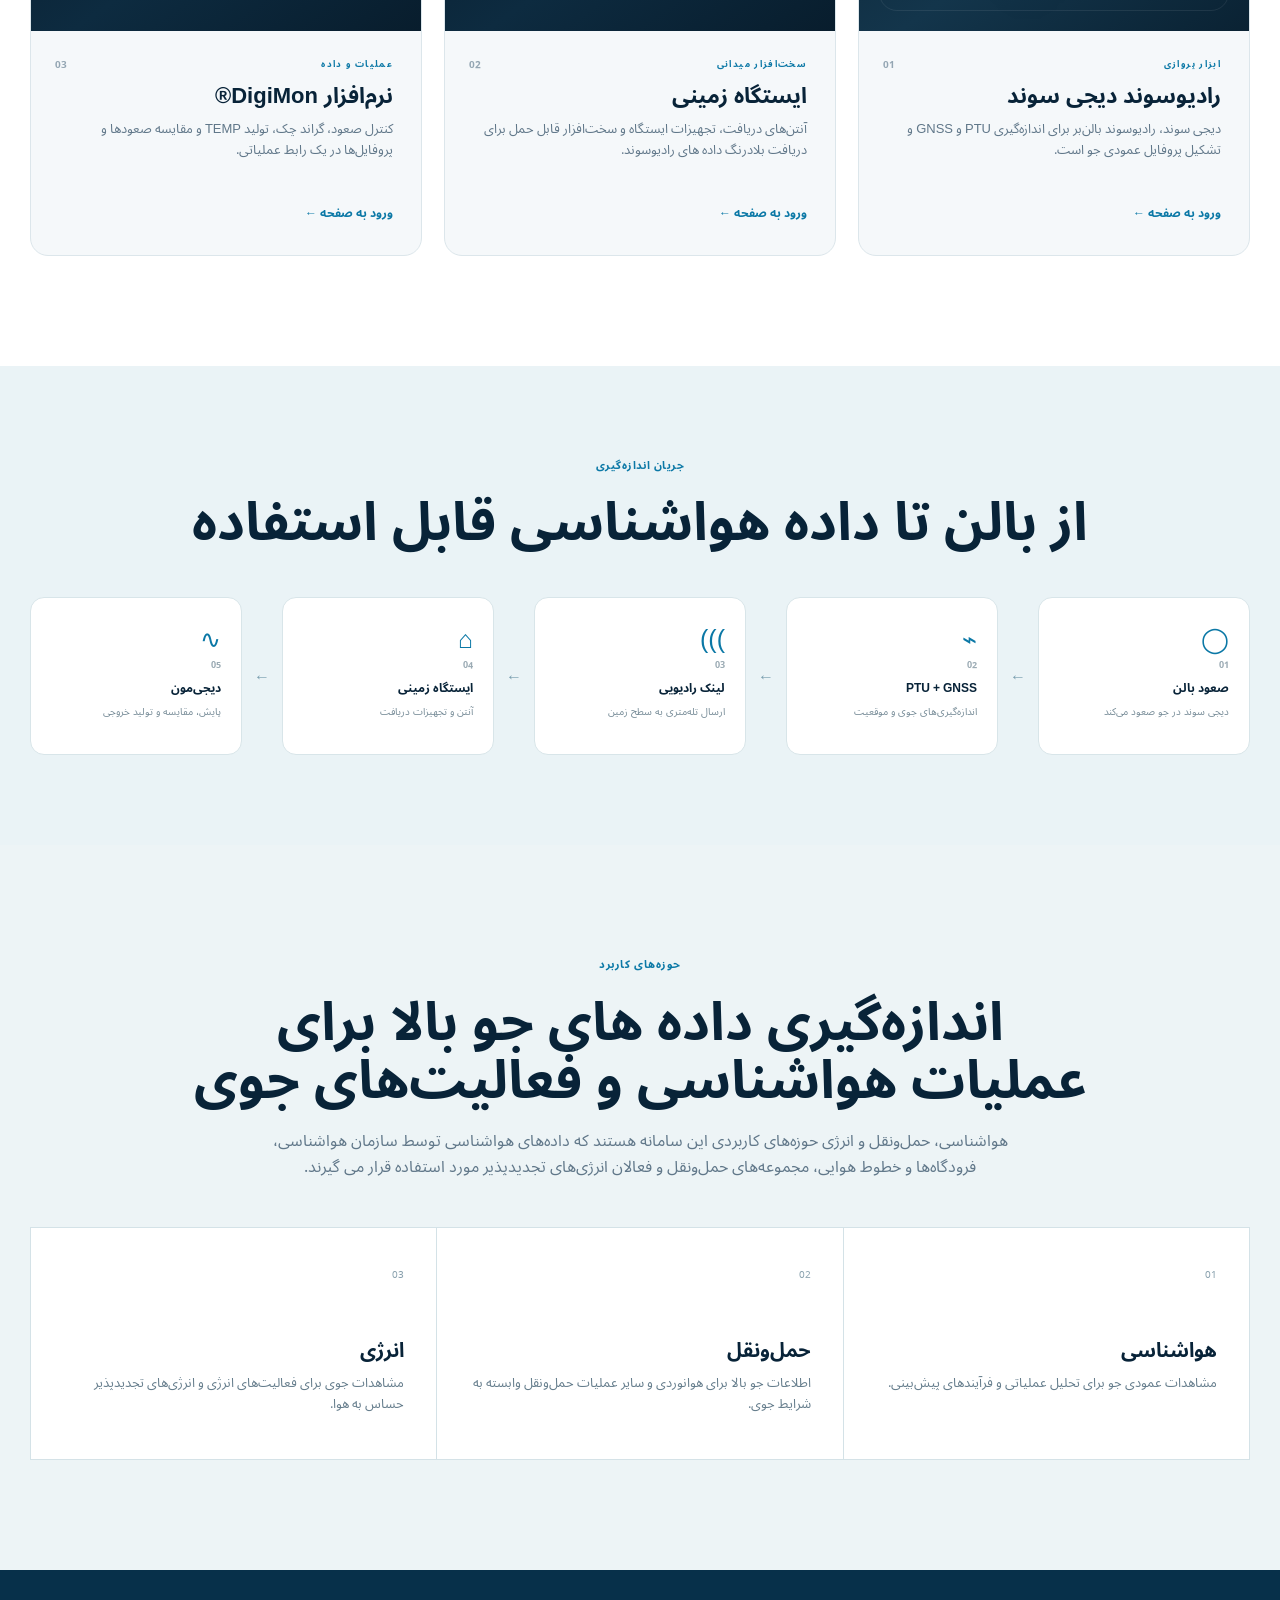
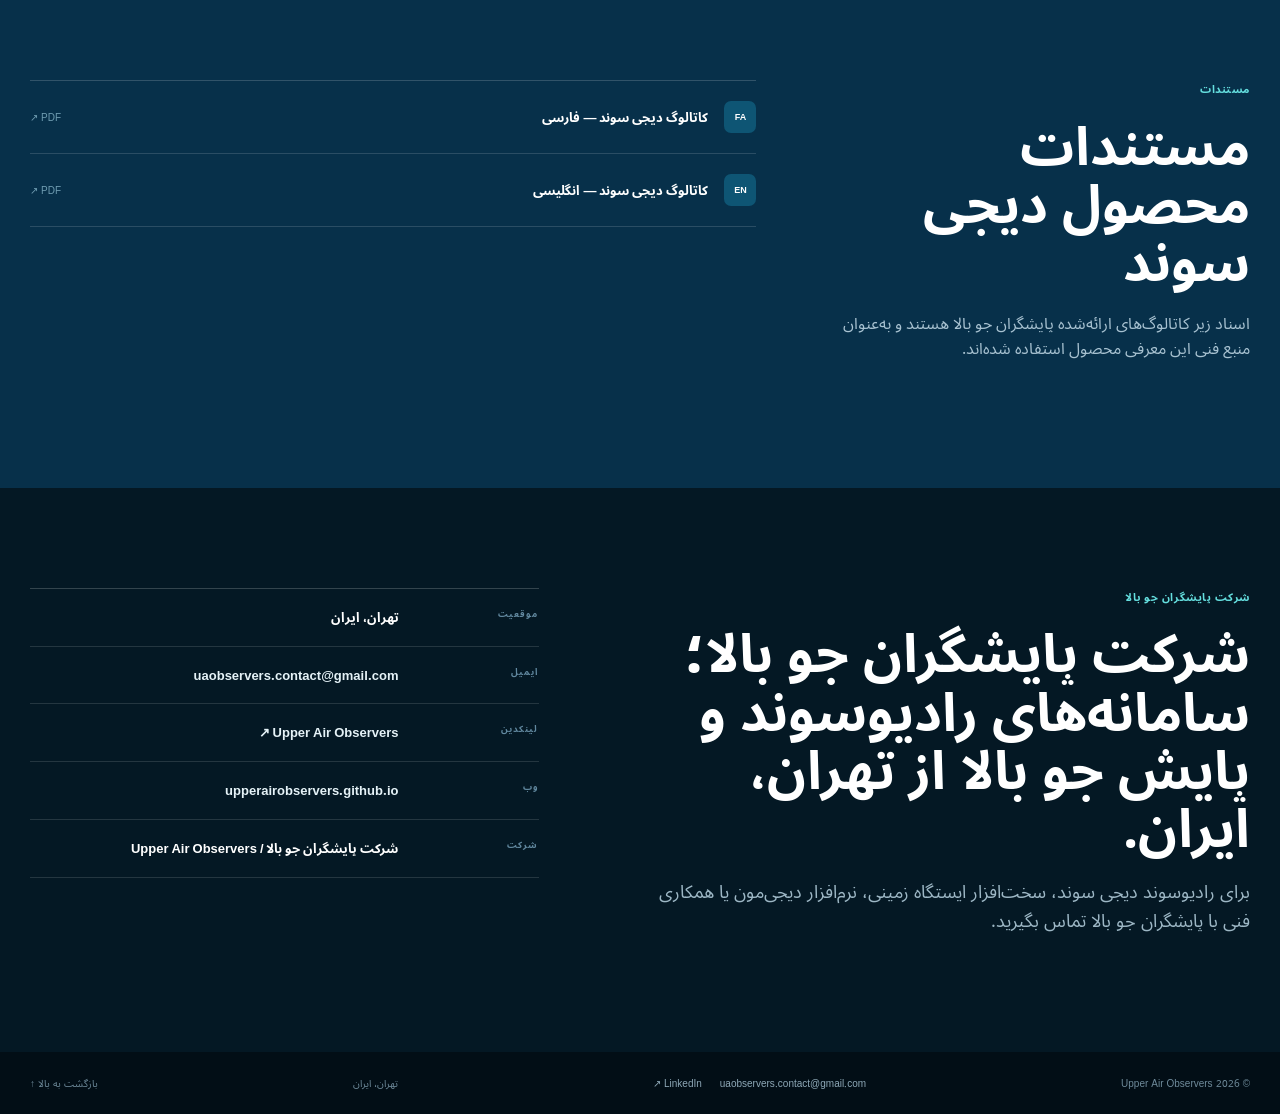
==== commit becb1e22: "some minor changes and fix for product seo error" ====
--- a/fa/index.html
+++ b/fa/index.html
@@ -5,9 +5,9 @@
 <meta charset="utf-8"/>
 <meta content="width=device-width,initial-scale=1" name="viewport"/>
 <meta content="#062b42" name="theme-color"/>
-<title>پایشگران جو بالا | دیجی سوند و سامانه‌های جو بالا</title>
+<title>شرکت پایشگران جو بالا | دیجی سوند و سامانه‌ پایش جو بالا</title>
 <link href="../styles.css" rel="stylesheet"/>
-<meta content="پایشگران جو بالا (Upper Air Observers) توسعه‌دهنده رادیوسوند دیجی سوند، ایستگاه زمینی و نرم‌افزار دیجی‌مون برای پایش جو بالا است." name="description"/><meta content="index,follow,max-image-preview:large,max-snippet:-1,max-video-preview:-1" name="robots"/><meta content="Upper Air Observers" name="author"/><meta content="پایشگران جو بالا | Upper Air Observers" name="application-name"/><link href="https://upperairobservers.github.io/fa/" rel="canonical"/><link href="https://upperairobservers.github.io/" hreflang="en" rel="alternate"/><link href="https://upperairobservers.github.io/fa/" hreflang="fa" rel="alternate"/><link href="https://upperairobservers.github.io/" hreflang="x-default" rel="alternate"/><link href="../favicon.ico" rel="icon" sizes="any"/><link href="../assets/images/favicon-96.png" rel="icon" sizes="96x96" type="image/png"/><link href="../assets/images/favicon-32.png" rel="icon" sizes="32x32" type="image/png"/><link href="../assets/images/apple-touch-icon.png" rel="apple-touch-icon" sizes="180x180"/><meta content="website" property="og:type"/><meta content="پایشگران جو بالا | Upper Air Observers" property="og:site_name"/><meta content="پایشگران جو بالا | دیجی سوند و سامانه‌های جو بالا" property="og:title"/><meta content="پایشگران جو بالا (Upper Air Observers) توسعه‌دهنده رادیوسوند دیجی سوند، ایستگاه زمینی و نرم‌افزار دیجی‌مون برای پایش جو بالا است." property="og:description"/><meta content="https://upperairobservers.github.io/fa/" property="og:url"/><meta content="https://upperairobservers.github.io/assets/images/digisonde-over-iran.png" property="og:image"/><meta content="رادیوسوند دیجی سوند پایشگران جو بالا در عملیات پایش جو بالا" property="og:image:alt"/><meta content="fa_IR" property="og:locale"/><meta content="en_US" property="og:locale:alternate"/><meta content="summary_large_image" name="twitter:card"/><meta content="پایشگران جو بالا | دیجی سوند و سامانه‌های جو بالا" name="twitter:title"/><meta content="پایشگران جو بالا (Upper Air Observers) توسعه‌دهنده رادیوسوند دیجی سوند، ایستگاه زمینی و نرم‌افزار دیجی‌مون برای پایش جو بالا است." name="twitter:description"/><meta content="https://upperairobservers.github.io/assets/images/digisonde-over-iran.png" name="twitter:image"/><meta content="رادیوسوند دیجی سوند پایشگران جو بالا در عملیات پایش جو بالا" name="twitter:image:alt"/><script type="application/ld+json">{"@context":"https://schema.org","@graph":[{"@type":"Organization","@id":"https://upperairobservers.github.io/#organization","name":"Upper Air Observers","alternateName":["پایشگران جو بالا","پایشگران جَو بالا","UAO"],"url":"https://upperairobservers.github.io/","logo":{"@type":"ImageObject","url":"https://upperairobservers.github.io/assets/images/apple-touch-icon.png","width":180,"height":180},"email":"uaobservers.contact@gmail.com","address":{"@type":"PostalAddress","addressLocality":"تهران","addressCountry":"IR"},"sameAs":["https://www.linkedin.com/company/upper-air-observers"],"description":"پایشگران جو بالا توسعه‌دهنده رادیوسوند دیجی سوند، ایستگاه زمینی و نرم‌افزار دیجی‌مون برای پایش عملیاتی جو بالا است.","contactPoint":{"@type":"ContactPoint","email":"uaobservers.contact@gmail.com","contactType":"sales and technical inquiries","availableLanguage":["en","fa"]},"knowsAbout":["radiosonde","upper-air sounding","upper-air meteorological observations","DigiSonde","DigiMon","رادیوسوند","پایش جو بالا"]},{"@type":"WebSite","@id":"https://upperairobservers.github.io/#website","url":"https://upperairobservers.github.io/","name":"Upper Air Observers","alternateName":["پایشگران جو بالا","پایشگران جَو بالا","UAO"],"publisher":{"@id":"https://upperairobservers.github.io/#organization"},"inLanguage":["en","fa"]},{"@type":"WebPage","@id":"https://upperairobservers.github.io/fa/#webpage","url":"https://upperairobservers.github.io/fa/","name":"پایشگران جو بالا | دیجی سوند و سامانه‌های جو بالا","description":"پایشگران جو بالا (Upper Air Observers) توسعه‌دهنده رادیوسوند دیجی سوند، ایستگاه زمینی و نرم‌افزار دیجی‌مون برای پایش جو بالا است.","inLanguage":"fa","isPartOf":{"@id":"https://upperairobservers.github.io/#website"},"about":{"@id":"https://upperairobservers.github.io/#organization"},"primaryImageOfPage":{"@type":"ImageObject","url":"https://upperairobservers.github.io/assets/images/digisonde-over-iran.png"},"publisher":{"@id":"https://upperairobservers.github.io/#organization"}}]}</script><noscript><style>.reveal{opacity:1!important;transform:none!important}</style></noscript></head>
+<meta content="شرکت پایشگران جو بالا (Upper Air Observers) توسعه‌دهنده رادیوسوند دیجی سوند، ایستگاه زمینی و نرم‌افزار دیجی‌مون برای پایش جو بالا است." name="description"/><meta content="index,follow,max-image-preview:large,max-snippet:-1,max-video-preview:-1" name="robots"/><meta content="Upper Air Observers" name="author"/><meta content="شرکت پایشگران جو بالا | Upper Air Observers" name="application-name"/><link href="https://upperairobservers.github.io/fa/" rel="canonical"/><link href="https://upperairobservers.github.io/" hreflang="en" rel="alternate"/><link href="https://upperairobservers.github.io/fa/" hreflang="fa" rel="alternate"/><link href="https://upperairobservers.github.io/" hreflang="x-default" rel="alternate"/><link href="../favicon.ico" rel="icon" sizes="any"/><link href="../assets/images/favicon-96.png" rel="icon" sizes="96x96" type="image/png"/><link href="../assets/images/favicon-32.png" rel="icon" sizes="32x32" type="image/png"/><link href="../assets/images/apple-touch-icon.png" rel="apple-touch-icon" sizes="180x180"/><meta content="website" property="og:type"/><meta content="شرکت پایشگران جو بالا | Upper Air Observers" property="og:site_name"/><meta content="شرکت پایشگران جو بالا | دیجی سوند و سامانه‌ پایش جو بالا" property="og:title"/><meta content="شرکت پایشگران جو بالا (Upper Air Observers) توسعه‌دهنده رادیوسوند دیجی سوند، ایستگاه زمینی و نرم‌افزار دیجی‌مون برای پایش جو بالا است." property="og:description"/><meta content="https://upperairobservers.github.io/fa/" property="og:url"/><meta content="https://upperairobservers.github.io/assets/images/digisonde-over-iran.png" property="og:image"/><meta content="رادیوسوند دیجی سوند پایشگران جو بالا در عملیات پایش جو بالا" property="og:image:alt"/><meta content="fa_IR" property="og:locale"/><meta content="en_US" property="og:locale:alternate"/><meta content="summary_large_image" name="twitter:card"/><meta content="شرکت پایشگران جو بالا | دیجی سوند و سامانه‌ پایش جو بالا" name="twitter:title"/><meta content="شرکت پایشگران جو بالا (Upper Air Observers) توسعه‌دهنده رادیوسوند دیجی سوند، ایستگاه زمینی و نرم‌افزار دیجی‌مون برای پایش جو بالا است." name="twitter:description"/><meta content="https://upperairobservers.github.io/assets/images/digisonde-over-iran.png" name="twitter:image"/><meta content="رادیوسوند دیجی سوند پایشگران جو بالا در عملیات پایش جو بالا" name="twitter:image:alt"/><script type="application/ld+json">{"@context":"https://schema.org","@graph":[{"@type":"Organization","@id":"https://upperairobservers.github.io/#organization","name":"Upper Air Observers","alternateName":["شرکت پایشگران جو بالا","پایشگران جو بالا","UAO"],"url":"https://upperairobservers.github.io/","logo":{"@type":"ImageObject","url":"https://upperairobservers.github.io/assets/images/apple-touch-icon.png","width":180,"height":180},"email":"uaobservers.contact@gmail.com","address":{"@type":"PostalAddress","addressLocality":"تهران","addressCountry":"IR"},"sameAs":["https://www.linkedin.com/company/upper-air-observers"],"description":"شرکت پایشگران جو بالا توسعه‌دهنده رادیوسوند دیجی سوند، ایستگاه زمینی و نرم‌افزار دیجی‌مون برای پایش عملیاتی جو بالا است.","contactPoint":{"@type":"ContactPoint","email":"uaobservers.contact@gmail.com","contactType":"sales and technical inquiries","availableLanguage":["en","fa"]},"knowsAbout":["radiosonde","upper-air sounding","upper-air meteorological observations","DigiSonde","DigiMon","رادیوسوند","پایش جو بالا"]},{"@type":"WebSite","@id":"https://upperairobservers.github.io/#website","url":"https://upperairobservers.github.io/","name":"Upper Air Observers","alternateName":["شرکت پایشگران جو بالا","پایشگران جو بالا","UAO"],"publisher":{"@id":"https://upperairobservers.github.io/#organization"},"inLanguage":["en","fa"]},{"@type":"WebPage","@id":"https://upperairobservers.github.io/fa/#webpage","url":"https://upperairobservers.github.io/fa/","name":"شرکت پایشگران جو بالا | دیجی سوند و سامانه‌ پایش جو بالا","description":"شرکت پایشگران جو بالا (Upper Air Observers) توسعه‌دهنده رادیوسوند دیجی سوند، ایستگاه زمینی و نرم‌افزار دیجی‌مون برای پایش جو بالا است.","inLanguage":"fa","isPartOf":{"@id":"https://upperairobservers.github.io/#website"},"about":{"@id":"https://upperairobservers.github.io/#organization"},"primaryImageOfPage":{"@type":"ImageObject","url":"https://upperairobservers.github.io/assets/images/digisonde-over-iran.png"},"publisher":{"@id":"https://upperairobservers.github.io/#organization"}}]}</script><noscript><style>.reveal{opacity:1!important;transform:none!important}</style></noscript></head>
 <body class="fa">
 <a class="skip-link" data-i18n="skip" href="#main">رفتن به محتوای اصلی</a>
 <header class="site-header" id="top">
@@ -128,13 +128,13 @@
 </div>
 <div class="chain-grid reveal">
 <div><span class="chain-icon">◯</span><b>01</b><strong data-i18n="chain1">صعود بالن</strong><small data-i18n="chain1Text">دیجی سوند در جو صعود می‌کند</small></div>
-<i>→</i>
+<i>←</i>
 <div><span class="chain-icon">⌁</span><b>02</b><strong data-i18n="chain2">PTU + GNSS</strong><small data-i18n="chain2Text">اندازه‌گیری‌های جوی و موقعیت</small></div>
-<i>→</i>
+<i>←</i>
 <div><span class="chain-icon">)))</span><b>03</b><strong data-i18n="chain3">لینک رادیویی</strong><small data-i18n="chain3Text">ارسال تله‌متری به سطح زمین</small></div>
-<i>→</i>
+<i>←</i>
 <div><span class="chain-icon">⌂</span><b>04</b><strong data-i18n="chain4">ایستگاه زمینی</strong><small data-i18n="chain4Text">آنتن و تجهیزات دریافت</small></div>
-<i>→</i>
+<i>←</i>
 <div><span class="chain-icon">∿</span><b>05</b><strong data-i18n="chain5">دیجی‌مون</strong><small data-i18n="chain5Text">پایش، مقایسه و تولید خروجی</small></div>
 </div>
 </div>
@@ -169,8 +169,8 @@
 <section class="contact-section" id="contact">
 <div class="container contact-grid">
 <div class="reveal">
-<p class="eyebrow" data-i18n="contactKicker">پایشگران جو بالا</p>
-<h2 data-i18n="contactTitle">پایشگران جو بالا؛ سامانه‌های رادیوسوند و پایش جو بالا از تهران، ایران.</h2>
+<p class="eyebrow" data-i18n="contactKicker">شرکت پایشگران جو بالا</p>
+<h2 data-i18n="contactTitle">شرکت پایشگران جو بالا؛ سامانه‌های رادیوسوند و پایش جو بالا از تهران، ایران.</h2>
 <p data-i18n="contactText">برای رادیوسوند دیجی سوند، سخت‌افزار ایستگاه زمینی، نرم‌افزار دیجی‌مون یا همکاری فنی با پایشگران جو بالا تماس بگیرید.</p>
 </div>
 <div class="contact-panel reveal">
@@ -178,7 +178,7 @@
 <div><small data-i18n="emailLabel">ایمیل</small><strong><a class="contact-link" href="mailto:uaobservers.contact@gmail.com">uaobservers.contact@gmail.com</a></strong></div>
 <div><small data-i18n="linkedinLabel">لینکدین</small><strong><a class="contact-link external-link" href="https://www.linkedin.com/company/upper-air-observers" rel="noopener noreferrer" target="_blank">Upper Air Observers ↗</a></strong></div>
 <div><small data-i18n="webLabel">وب</small><strong><a class="contact-link" href="https://upperairobservers.github.io/">upperairobservers.github.io</a></strong></div>
-<div><small data-i18n="companyLabel">شرکت</small><strong data-i18n="companyName">پایشگران جو بالا / Upper Air Observers</strong></div>
+<div><small data-i18n="companyLabel">شرکت</small><strong data-i18n="companyName">شرکت پایشگران جو بالا / Upper Air Observers</strong></div>
 </div>
 </div>
 </section>
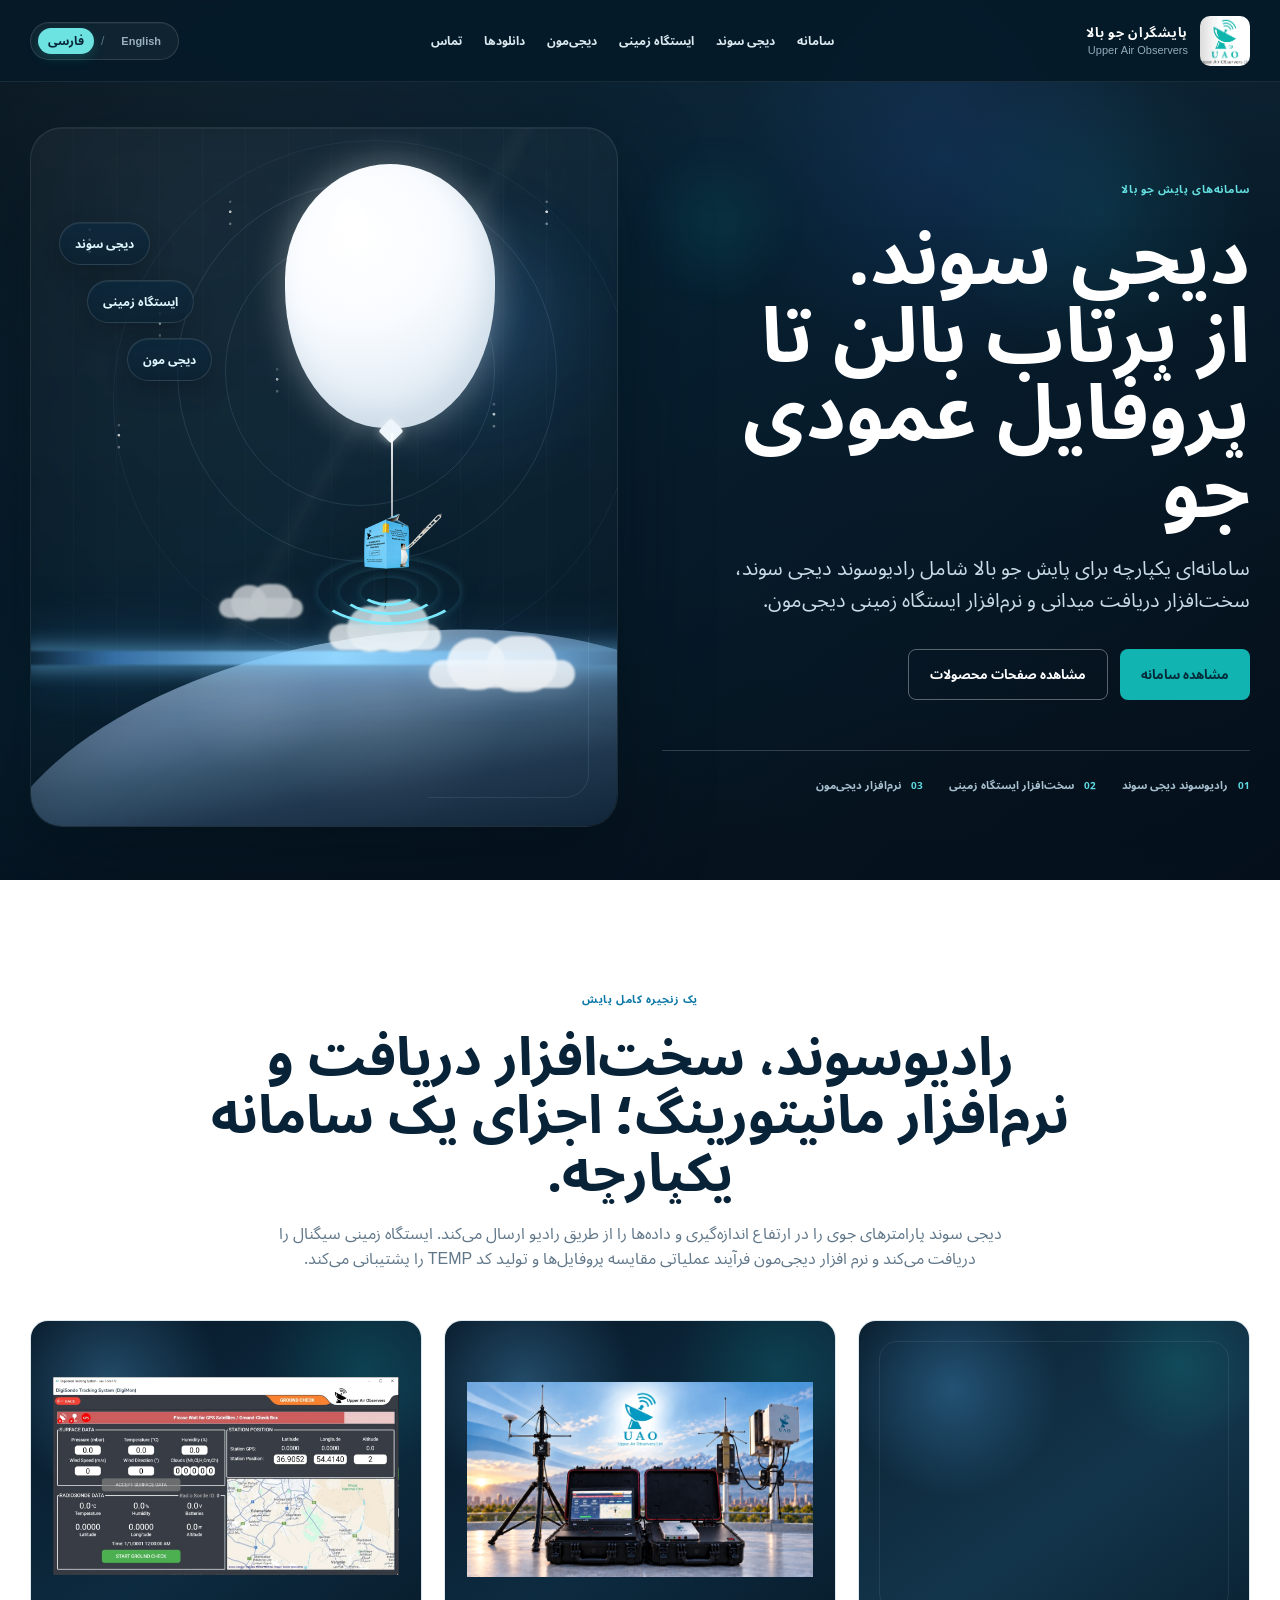
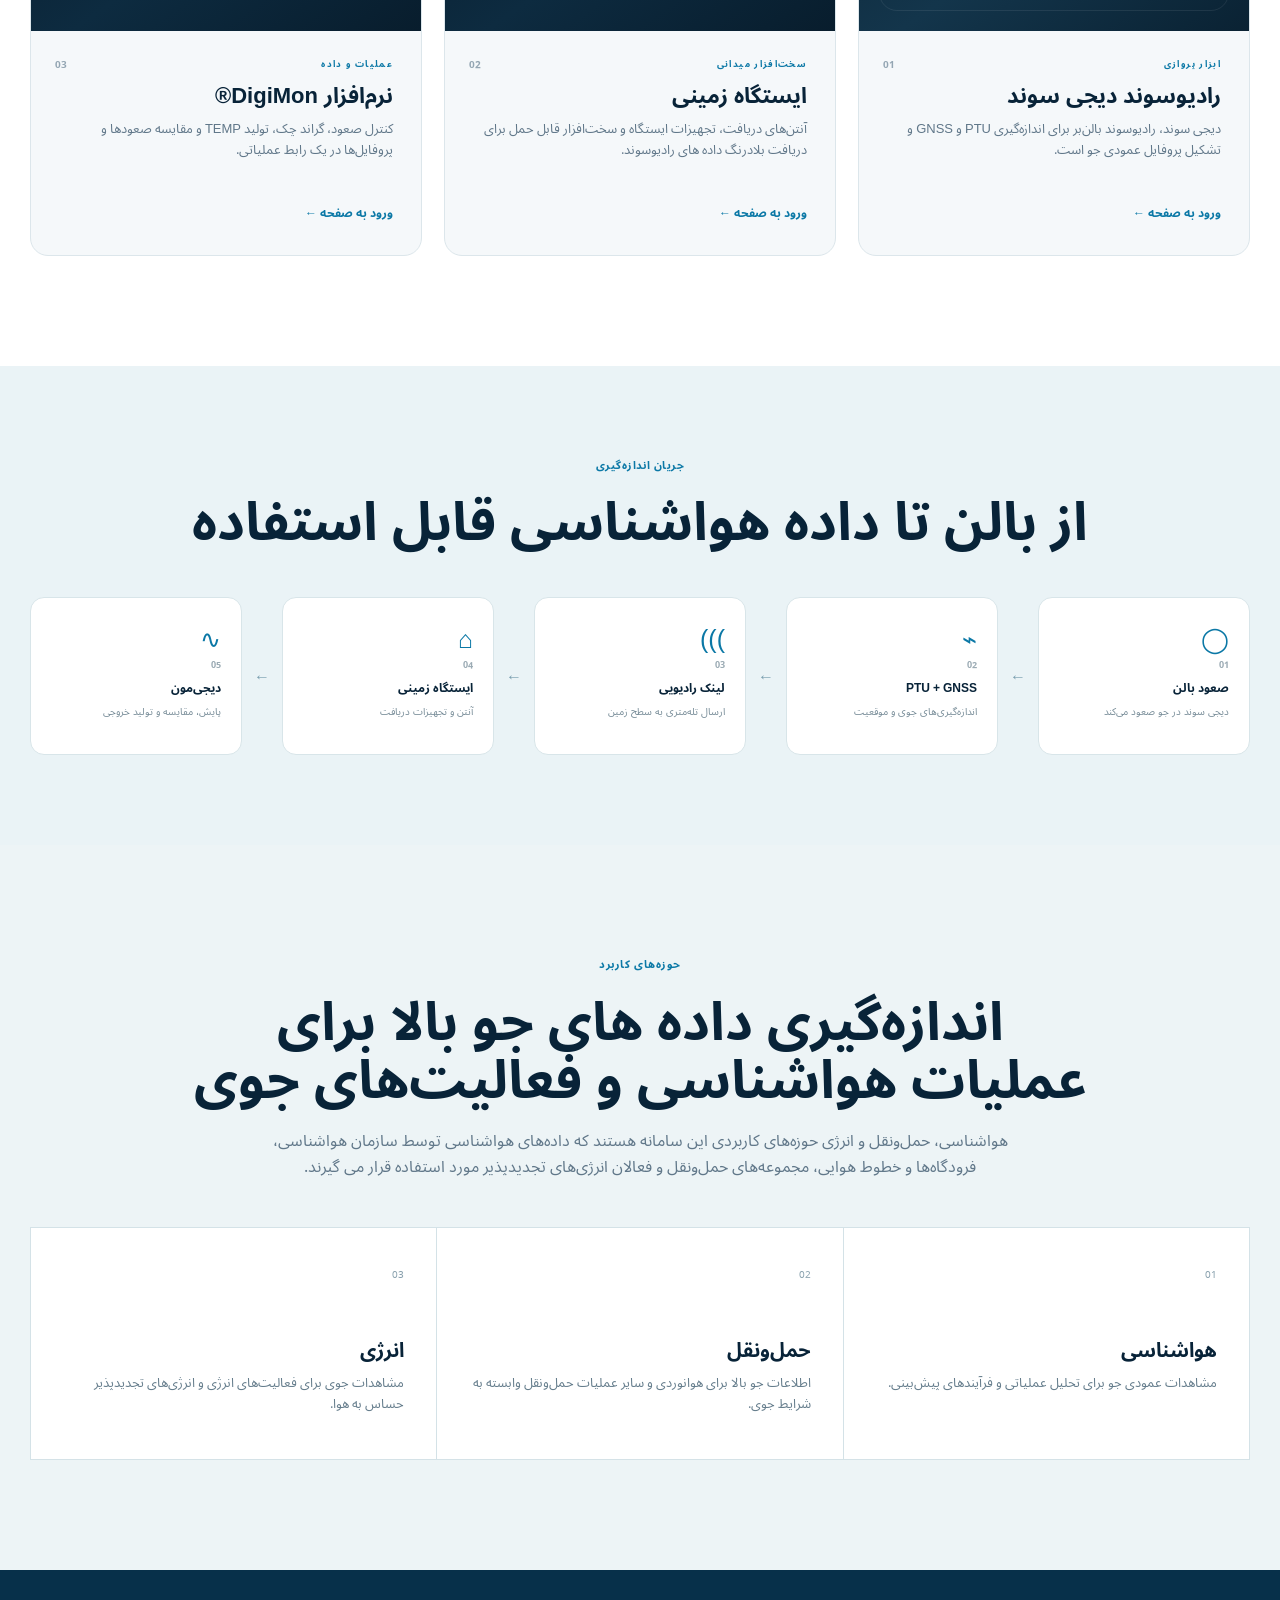
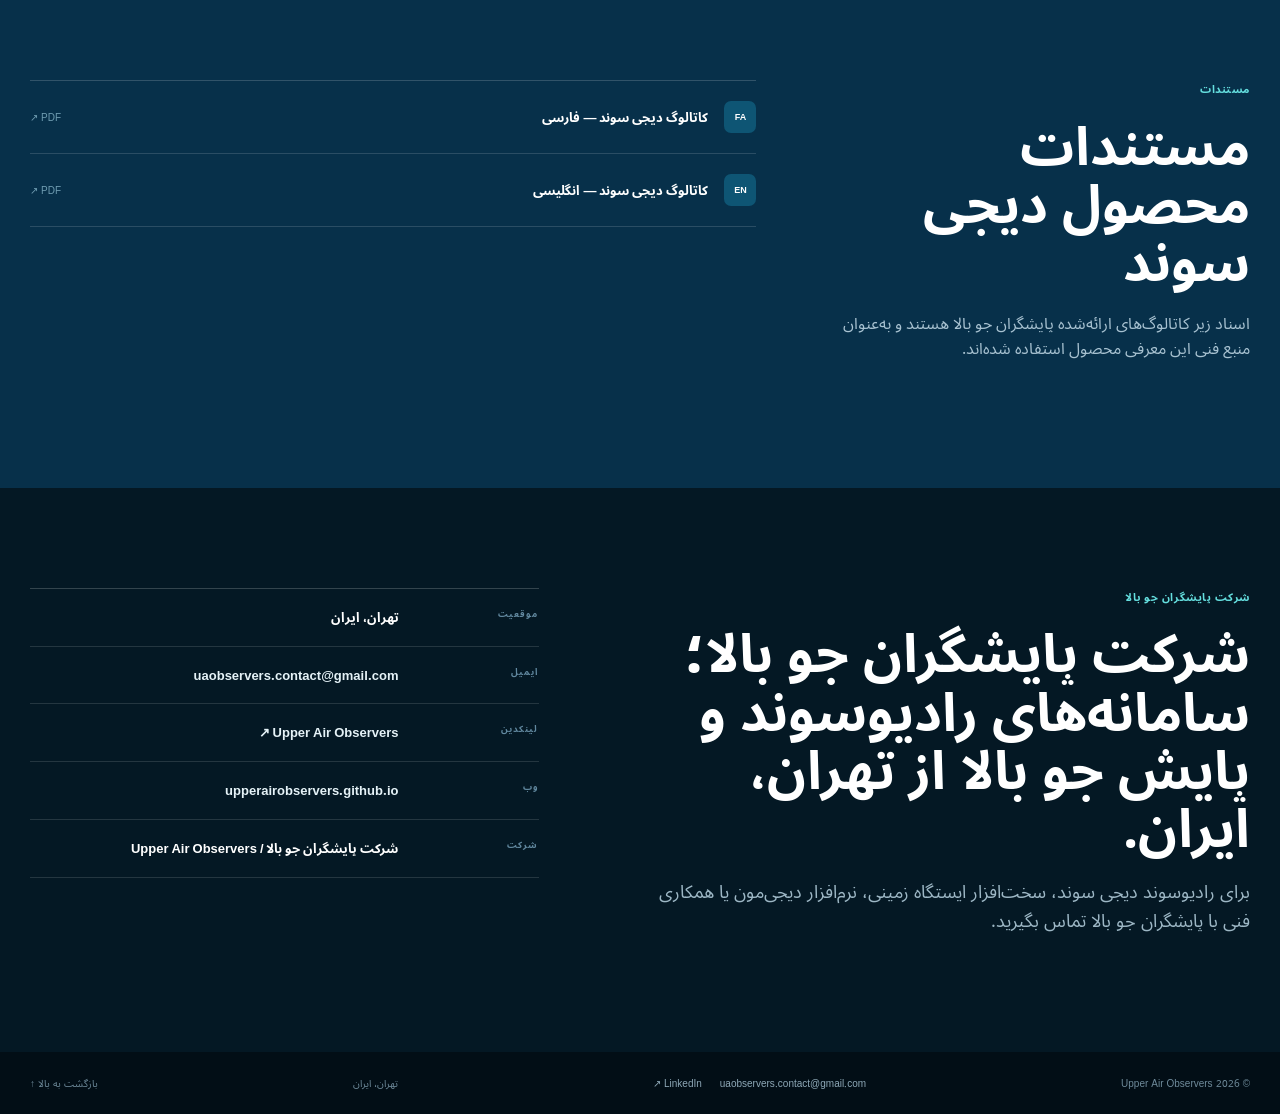
==== commit ad2825f0: "farsi hero translation" ====
--- a/fa/index.html
+++ b/fa/index.html
@@ -74,8 +74,8 @@
 </div>
 </div>
 <a class="scene-chip chip-one" href="digisonde.html">دیجی سوند</a>
-<a class="scene-chip chip-two" href="ground-station.html">Ground Station</a>
-<a class="scene-chip chip-three" href="digimon.html">DigiMon</a>
+<a class="scene-chip chip-two" href="ground-station.html">ایستگاه زمینی</a>
+<a class="scene-chip chip-three" href="digimon.html">دیجی مون</a>
 </div>
 </div>
 </section>
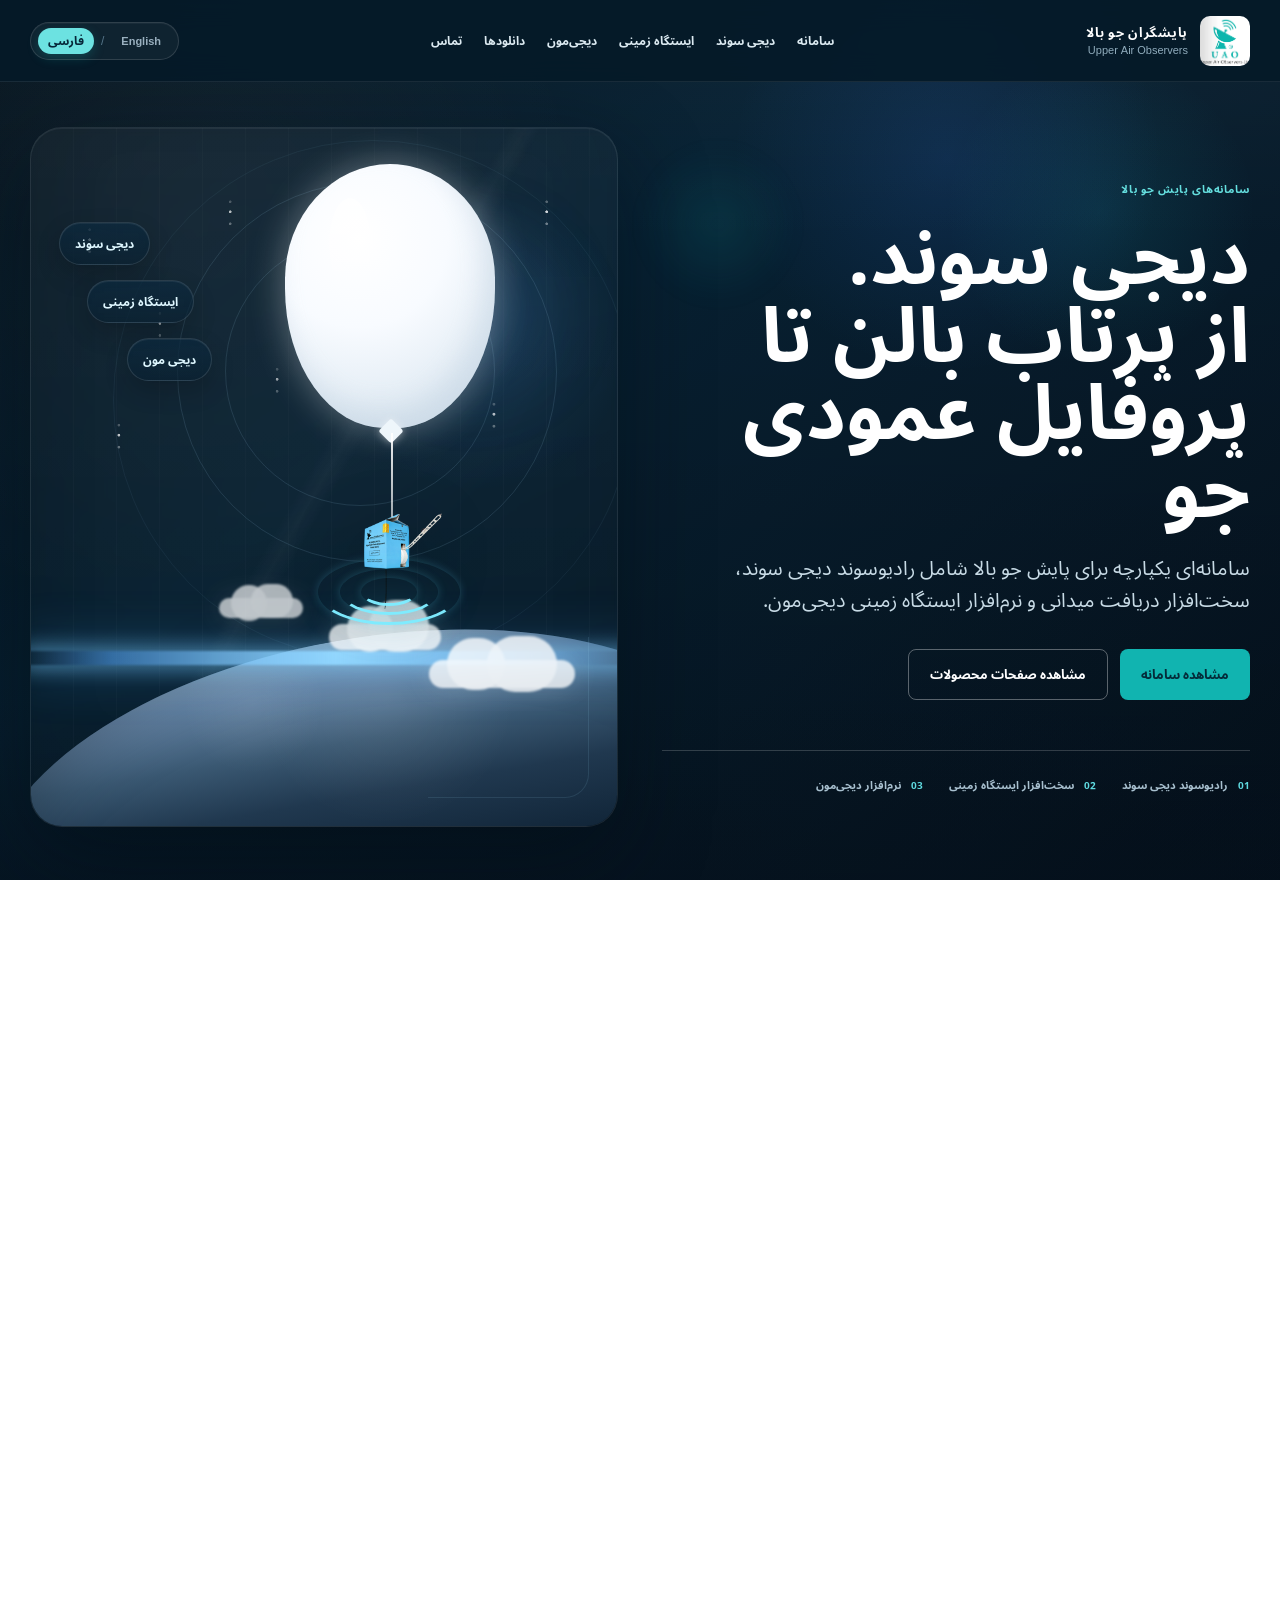
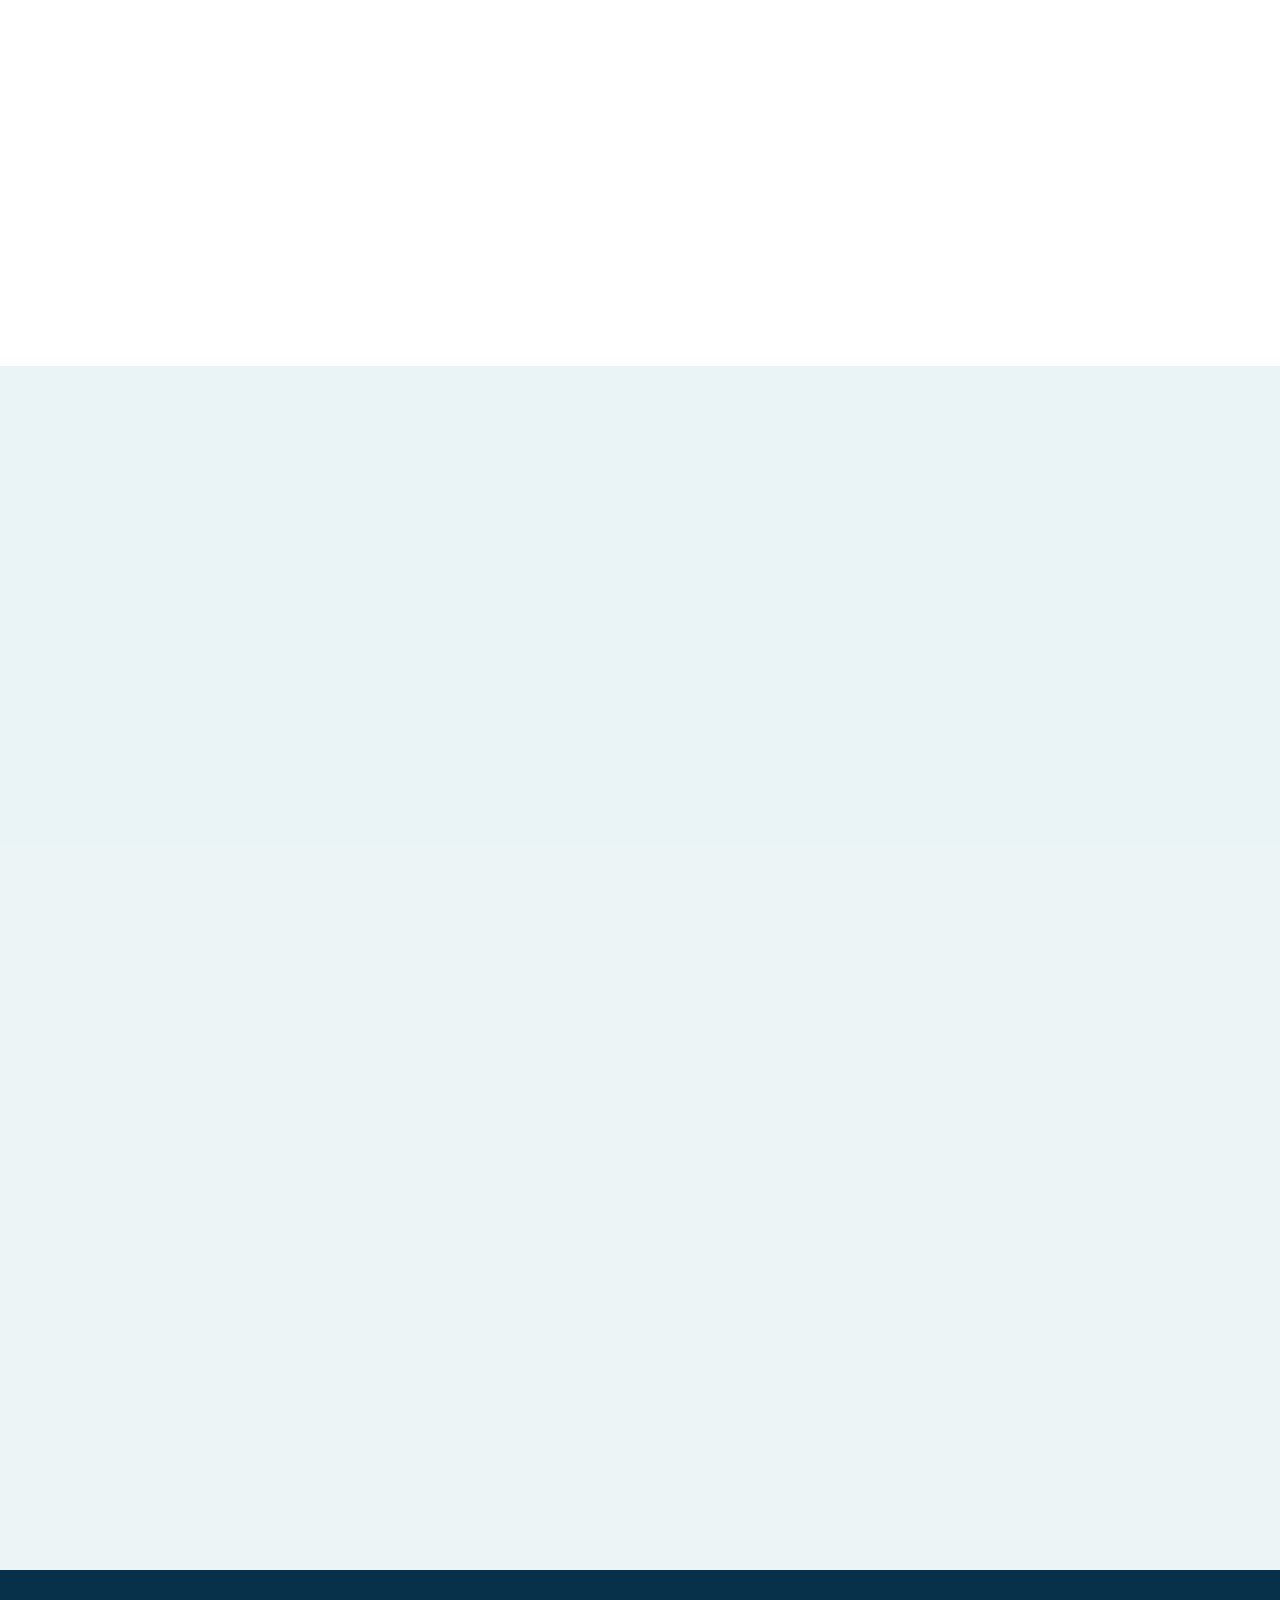
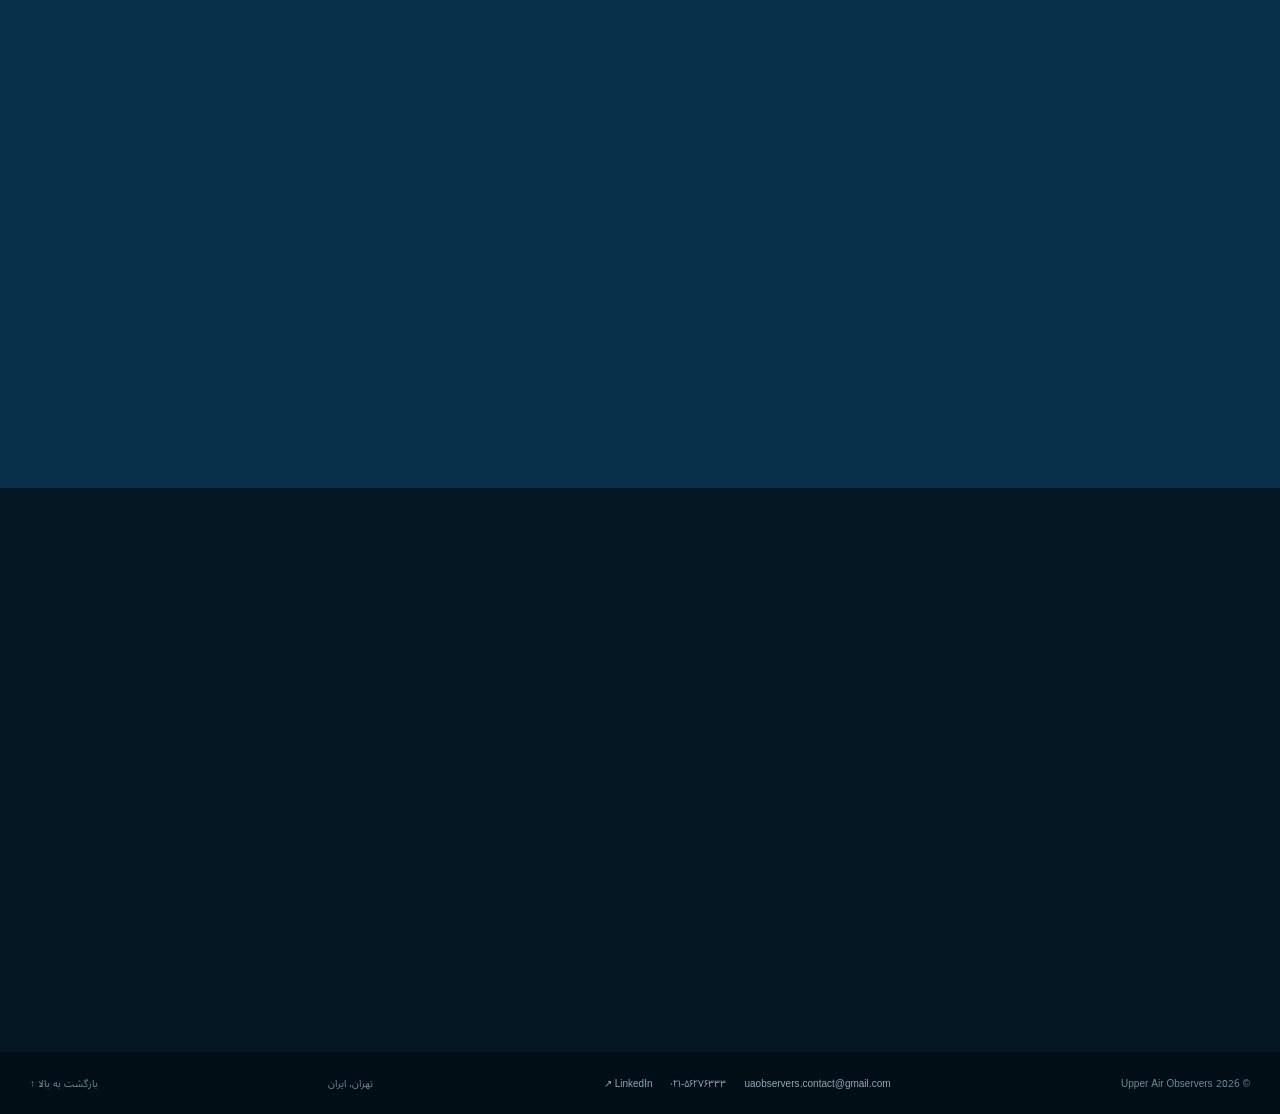
==== commit 573e6de0: "migrate to uaobservers and seo" ====
--- a/fa/index.html
+++ b/fa/index.html
@@ -7,7 +7,7 @@
 <meta content="#062b42" name="theme-color"/>
 <title>شرکت پایشگران جو بالا | دیجی سوند و سامانه‌ پایش جو بالا</title>
 <link href="../styles.css" rel="stylesheet"/>
-<meta content="شرکت پایشگران جو بالا (Upper Air Observers) توسعه‌دهنده رادیوسوند دیجی سوند، ایستگاه زمینی و نرم‌افزار دیجی‌مون برای پایش جو بالا است." name="description"/><meta content="index,follow,max-image-preview:large,max-snippet:-1,max-video-preview:-1" name="robots"/><meta content="Upper Air Observers" name="author"/><meta content="شرکت پایشگران جو بالا | Upper Air Observers" name="application-name"/><link href="https://upperairobservers.github.io/fa/" rel="canonical"/><link href="https://upperairobservers.github.io/" hreflang="en" rel="alternate"/><link href="https://upperairobservers.github.io/fa/" hreflang="fa" rel="alternate"/><link href="https://upperairobservers.github.io/" hreflang="x-default" rel="alternate"/><link href="../favicon.ico" rel="icon" sizes="any"/><link href="../assets/images/favicon-96.png" rel="icon" sizes="96x96" type="image/png"/><link href="../assets/images/favicon-32.png" rel="icon" sizes="32x32" type="image/png"/><link href="../assets/images/apple-touch-icon.png" rel="apple-touch-icon" sizes="180x180"/><meta content="website" property="og:type"/><meta content="شرکت پایشگران جو بالا | Upper Air Observers" property="og:site_name"/><meta content="شرکت پایشگران جو بالا | دیجی سوند و سامانه‌ پایش جو بالا" property="og:title"/><meta content="شرکت پایشگران جو بالا (Upper Air Observers) توسعه‌دهنده رادیوسوند دیجی سوند، ایستگاه زمینی و نرم‌افزار دیجی‌مون برای پایش جو بالا است." property="og:description"/><meta content="https://upperairobservers.github.io/fa/" property="og:url"/><meta content="https://upperairobservers.github.io/assets/images/digisonde-over-iran.png" property="og:image"/><meta content="رادیوسوند دیجی سوند پایشگران جو بالا در عملیات پایش جو بالا" property="og:image:alt"/><meta content="fa_IR" property="og:locale"/><meta content="en_US" property="og:locale:alternate"/><meta content="summary_large_image" name="twitter:card"/><meta content="شرکت پایشگران جو بالا | دیجی سوند و سامانه‌ پایش جو بالا" name="twitter:title"/><meta content="شرکت پایشگران جو بالا (Upper Air Observers) توسعه‌دهنده رادیوسوند دیجی سوند، ایستگاه زمینی و نرم‌افزار دیجی‌مون برای پایش جو بالا است." name="twitter:description"/><meta content="https://upperairobservers.github.io/assets/images/digisonde-over-iran.png" name="twitter:image"/><meta content="رادیوسوند دیجی سوند پایشگران جو بالا در عملیات پایش جو بالا" name="twitter:image:alt"/><script type="application/ld+json">{"@context":"https://schema.org","@graph":[{"@type":"Organization","@id":"https://upperairobservers.github.io/#organization","name":"Upper Air Observers","alternateName":["شرکت پایشگران جو بالا","پایشگران جو بالا","UAO"],"url":"https://upperairobservers.github.io/","logo":{"@type":"ImageObject","url":"https://upperairobservers.github.io/assets/images/apple-touch-icon.png","width":180,"height":180},"email":"uaobservers.contact@gmail.com","address":{"@type":"PostalAddress","addressLocality":"تهران","addressCountry":"IR"},"sameAs":["https://www.linkedin.com/company/upper-air-observers"],"description":"شرکت پایشگران جو بالا توسعه‌دهنده رادیوسوند دیجی سوند، ایستگاه زمینی و نرم‌افزار دیجی‌مون برای پایش عملیاتی جو بالا است.","contactPoint":{"@type":"ContactPoint","email":"uaobservers.contact@gmail.com","contactType":"sales and technical inquiries","availableLanguage":["en","fa"]},"knowsAbout":["radiosonde","upper-air sounding","upper-air meteorological observations","DigiSonde","DigiMon","رادیوسوند","پایش جو بالا"]},{"@type":"WebSite","@id":"https://upperairobservers.github.io/#website","url":"https://upperairobservers.github.io/","name":"Upper Air Observers","alternateName":["شرکت پایشگران جو بالا","پایشگران جو بالا","UAO"],"publisher":{"@id":"https://upperairobservers.github.io/#organization"},"inLanguage":["en","fa"]},{"@type":"WebPage","@id":"https://upperairobservers.github.io/fa/#webpage","url":"https://upperairobservers.github.io/fa/","name":"شرکت پایشگران جو بالا | دیجی سوند و سامانه‌ پایش جو بالا","description":"شرکت پایشگران جو بالا (Upper Air Observers) توسعه‌دهنده رادیوسوند دیجی سوند، ایستگاه زمینی و نرم‌افزار دیجی‌مون برای پایش جو بالا است.","inLanguage":"fa","isPartOf":{"@id":"https://upperairobservers.github.io/#website"},"about":{"@id":"https://upperairobservers.github.io/#organization"},"primaryImageOfPage":{"@type":"ImageObject","url":"https://upperairobservers.github.io/assets/images/digisonde-over-iran.png"},"publisher":{"@id":"https://upperairobservers.github.io/#organization"}}]}</script><noscript><style>.reveal{opacity:1!important;transform:none!important}</style></noscript></head>
+<meta content="شرکت پایشگران جو بالا (Upper Air Observers) توسعه‌دهنده رادیوسوند دیجی سوند، ایستگاه زمینی و نرم‌افزار دیجی‌مون برای پایش جو بالا است." name="description"/><meta content="index,follow,max-image-preview:large,max-snippet:-1,max-video-preview:-1" name="robots"/><meta content="Upper Air Observers" name="author"/><meta content="شرکت پایشگران جو بالا | Upper Air Observers" name="application-name"/><link href="https://uaobservers.ir/fa/" rel="canonical"/><link href="https://uaobservers.ir/" hreflang="en" rel="alternate"/><link href="https://uaobservers.ir/fa/" hreflang="fa" rel="alternate"/><link href="https://uaobservers.ir/" hreflang="x-default" rel="alternate"/><link href="../favicon.ico" rel="icon" sizes="any"/><link href="../assets/images/favicon-96.png" rel="icon" sizes="96x96" type="image/png"/><link href="../assets/images/favicon-32.png" rel="icon" sizes="32x32" type="image/png"/><link href="../assets/images/apple-touch-icon.png" rel="apple-touch-icon" sizes="180x180"/><meta content="website" property="og:type"/><meta content="شرکت پایشگران جو بالا | Upper Air Observers" property="og:site_name"/><meta content="شرکت پایشگران جو بالا | دیجی سوند و سامانه‌ پایش جو بالا" property="og:title"/><meta content="شرکت پایشگران جو بالا (Upper Air Observers) توسعه‌دهنده رادیوسوند دیجی سوند، ایستگاه زمینی و نرم‌افزار دیجی‌مون برای پایش جو بالا است." property="og:description"/><meta content="https://uaobservers.ir/fa/" property="og:url"/><meta content="https://uaobservers.ir/assets/images/digisonde-over-iran.png" property="og:image"/><meta content="رادیوسوند دیجی سوند پایشگران جو بالا در عملیات پایش جو بالا" property="og:image:alt"/><meta content="fa_IR" property="og:locale"/><meta content="en_US" property="og:locale:alternate"/><meta content="summary_large_image" name="twitter:card"/><meta content="شرکت پایشگران جو بالا | دیجی سوند و سامانه‌ پایش جو بالا" name="twitter:title"/><meta content="شرکت پایشگران جو بالا (Upper Air Observers) توسعه‌دهنده رادیوسوند دیجی سوند، ایستگاه زمینی و نرم‌افزار دیجی‌مون برای پایش جو بالا است." name="twitter:description"/><meta content="https://uaobservers.ir/assets/images/digisonde-over-iran.png" name="twitter:image"/><meta content="رادیوسوند دیجی سوند پایشگران جو بالا در عملیات پایش جو بالا" name="twitter:image:alt"/><script type="application/ld+json">{"@context":"https://schema.org","@graph":[{"@type":"Organization","@id":"https://uaobservers.ir/#organization","name":"Upper Air Observers","alternateName":["شرکت پایشگران جو بالا","پایشگران جو بالا","UAO"],"url":"https://uaobservers.ir/","logo":{"@type":"ImageObject","url":"https://uaobservers.ir/assets/images/apple-touch-icon.png","width":180,"height":180},"email":"uaobservers.contact@gmail.com","address":{"@type":"PostalAddress","addressLocality":"تهران","addressCountry":"IR"},"sameAs":["https://www.linkedin.com/company/upper-air-observers"],"description":"شرکت پایشگران جو بالا توسعه‌دهنده رادیوسوند دیجی سوند، ایستگاه زمینی و نرم‌افزار دیجی‌مون برای پایش عملیاتی جو بالا است.","contactPoint":{"@type":"ContactPoint","email":"uaobservers.contact@gmail.com","contactType":"sales and technical inquiries","availableLanguage":["en","fa"],"telephone":"+98-21-5627-6333"},"knowsAbout":["radiosonde","upper-air sounding","upper-air meteorological observations","DigiSonde","DigiMon","رادیوسوند","پایش جو بالا"],"telephone":"+98-21-5627-6333"},{"@type":"WebSite","@id":"https://uaobservers.ir/#website","url":"https://uaobservers.ir/","name":"Upper Air Observers","alternateName":["شرکت پایشگران جو بالا","پایشگران جو بالا","UAO"],"publisher":{"@id":"https://uaobservers.ir/#organization"},"inLanguage":["en","fa"]},{"@type":"WebPage","@id":"https://uaobservers.ir/fa/#webpage","url":"https://uaobservers.ir/fa/","name":"شرکت پایشگران جو بالا | دیجی سوند و سامانه‌ پایش جو بالا","description":"شرکت پایشگران جو بالا (Upper Air Observers) توسعه‌دهنده رادیوسوند دیجی سوند، ایستگاه زمینی و نرم‌افزار دیجی‌مون برای پایش جو بالا است.","inLanguage":"fa","isPartOf":{"@id":"https://uaobservers.ir/#website"},"about":{"@id":"https://uaobservers.ir/#organization"},"primaryImageOfPage":{"@type":"ImageObject","url":"https://uaobservers.ir/assets/images/digisonde-over-iran.png"},"publisher":{"@id":"https://uaobservers.ir/#organization"}}]}</script><noscript><style>.reveal{opacity:1!important;transform:none!important}</style></noscript></head>
 <body class="fa">
 <a class="skip-link" data-i18n="skip" href="#main">رفتن به محتوای اصلی</a>
 <header class="site-header" id="top">
@@ -175,9 +175,9 @@
 </div>
 <div class="contact-panel reveal">
 <div><small data-i18n="locationLabel">موقعیت</small><strong data-i18n="location">تهران، ایران</strong></div>
-<div><small data-i18n="emailLabel">ایمیل</small><strong><a class="contact-link" href="mailto:uaobservers.contact@gmail.com">uaobservers.contact@gmail.com</a></strong></div>
+<div><small data-i18n="emailLabel">ایمیل</small><strong><a class="contact-link" href="mailto:uaobservers.contact@gmail.com">uaobservers.contact@gmail.com</a></strong></div><div><small>تلفن</small><strong><a aria-label="تماس تلفنی با پایشگران جو بالا" class="contact-link" href="tel:+982156276333">۰۲۱-۵۶۲۷۶۳۳۳</a></strong></div>
 <div><small data-i18n="linkedinLabel">لینکدین</small><strong><a class="contact-link external-link" href="https://www.linkedin.com/company/upper-air-observers" rel="noopener noreferrer" target="_blank">Upper Air Observers ↗</a></strong></div>
-<div><small data-i18n="webLabel">وب</small><strong><a class="contact-link" href="https://upperairobservers.github.io/">upperairobservers.github.io</a></strong></div>
+<div><small data-i18n="webLabel">وب</small><strong><a class="contact-link" href="https://uaobservers.ir/">uaobservers.ir</a></strong></div>
 <div><small data-i18n="companyLabel">شرکت</small><strong data-i18n="companyName">شرکت پایشگران جو بالا / Upper Air Observers</strong></div>
 </div>
 </div>
@@ -187,7 +187,7 @@
 <div class="container footer-row">
 <span>© <span id="year"></span> Upper Air Observers</span>
 <div class="footer-contact-links">
-<a aria-label="Email Upper Air Observers" href="mailto:uaobservers.contact@gmail.com">uaobservers.contact@gmail.com</a>
+<a aria-label="Email Upper Air Observers" href="mailto:uaobservers.contact@gmail.com">uaobservers.contact@gmail.com</a><a aria-label="تماس تلفنی با پایشگران جو بالا" href="tel:+982156276333">۰۲۱-۵۶۲۷۶۳۳۳</a>
 <a aria-label="Upper Air Observers on LinkedIn" href="https://www.linkedin.com/company/upper-air-observers" rel="noopener noreferrer" target="_blank">LinkedIn ↗</a>
 </div>
 <span data-i18n="footerLocation">تهران، ایران</span>
